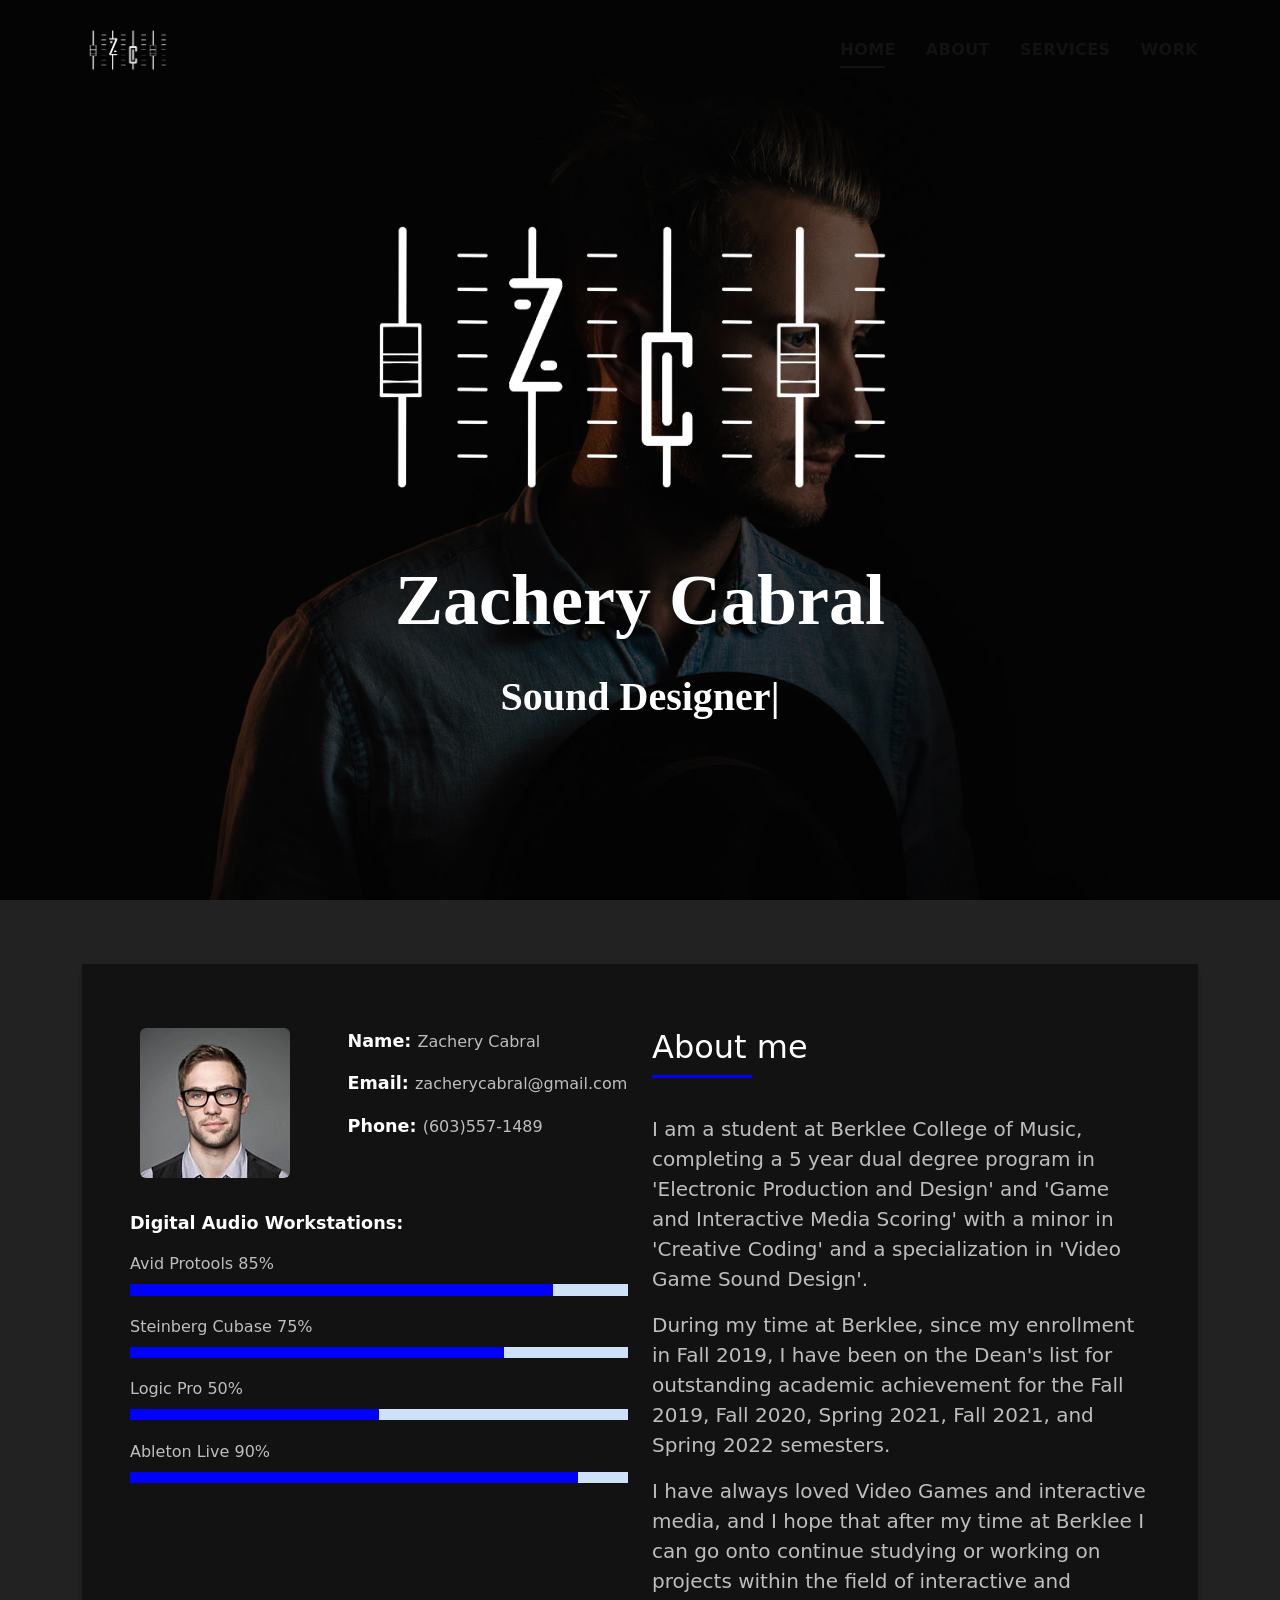
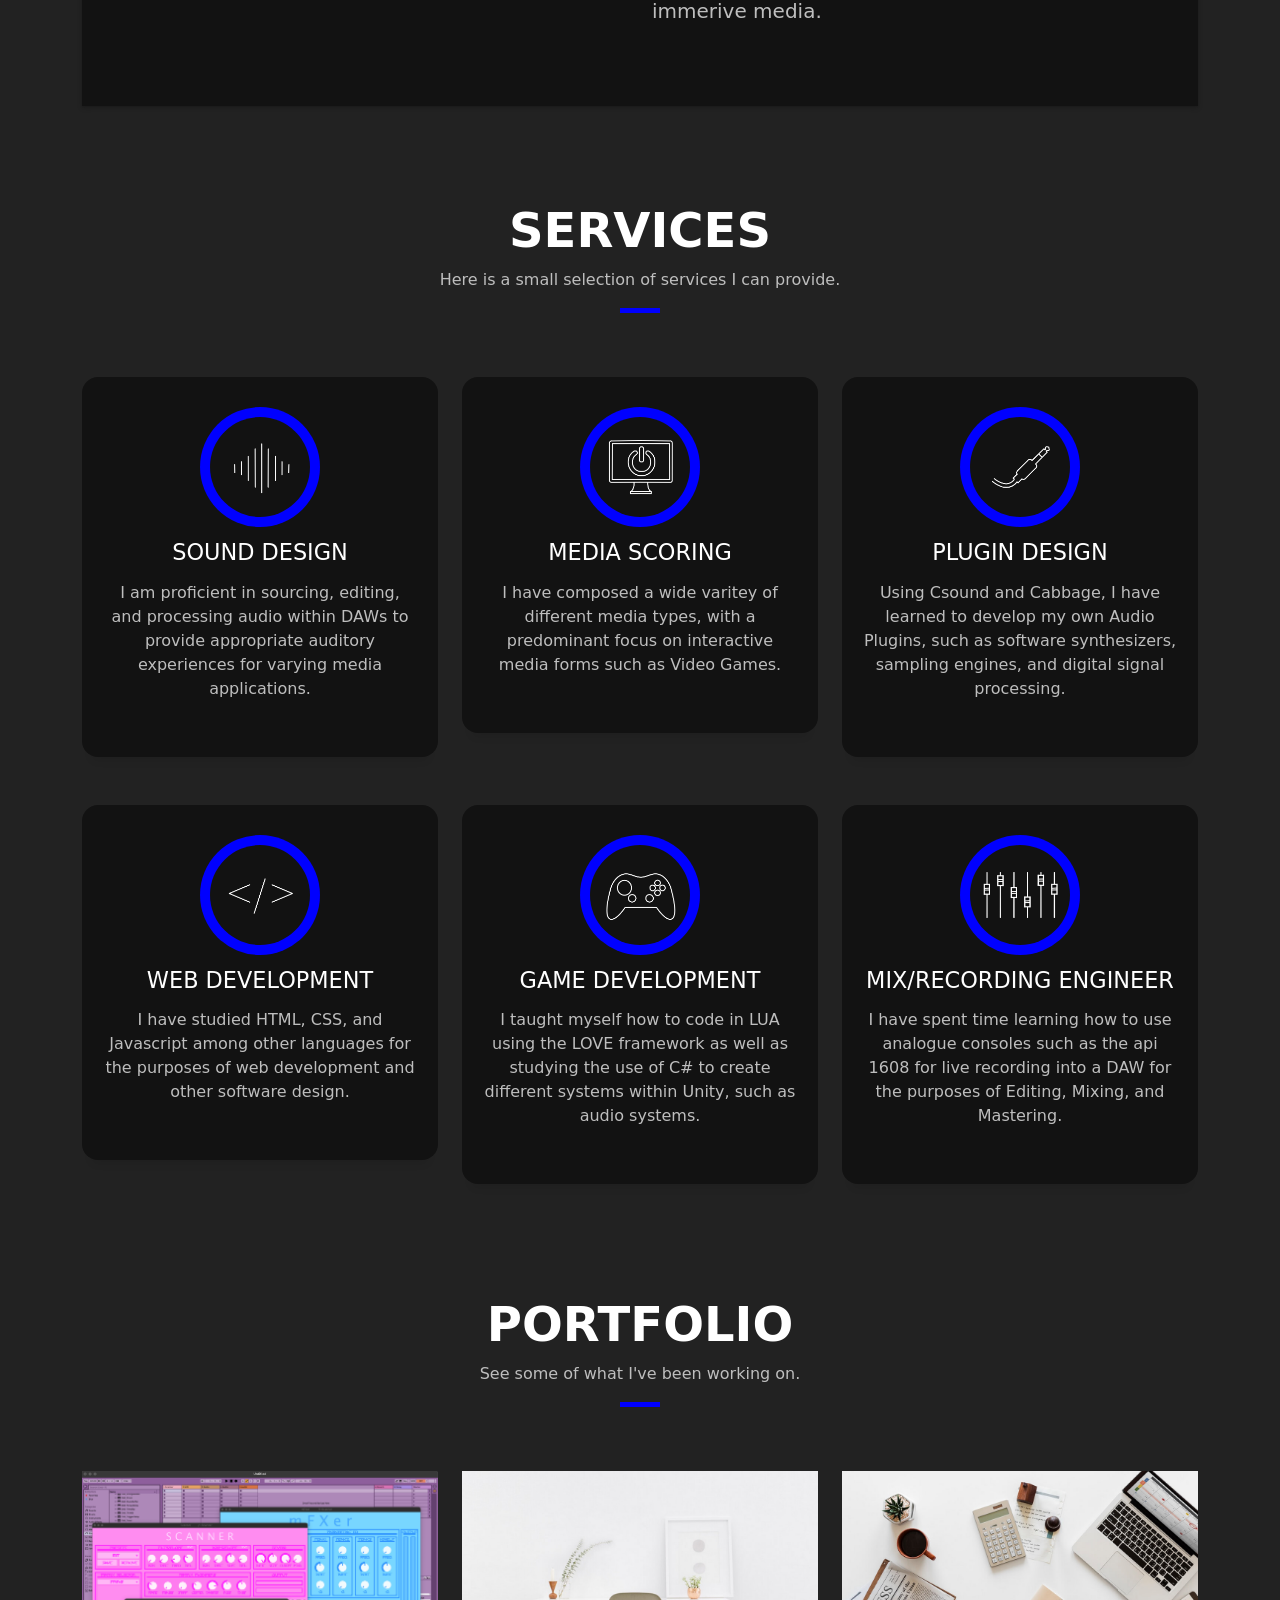
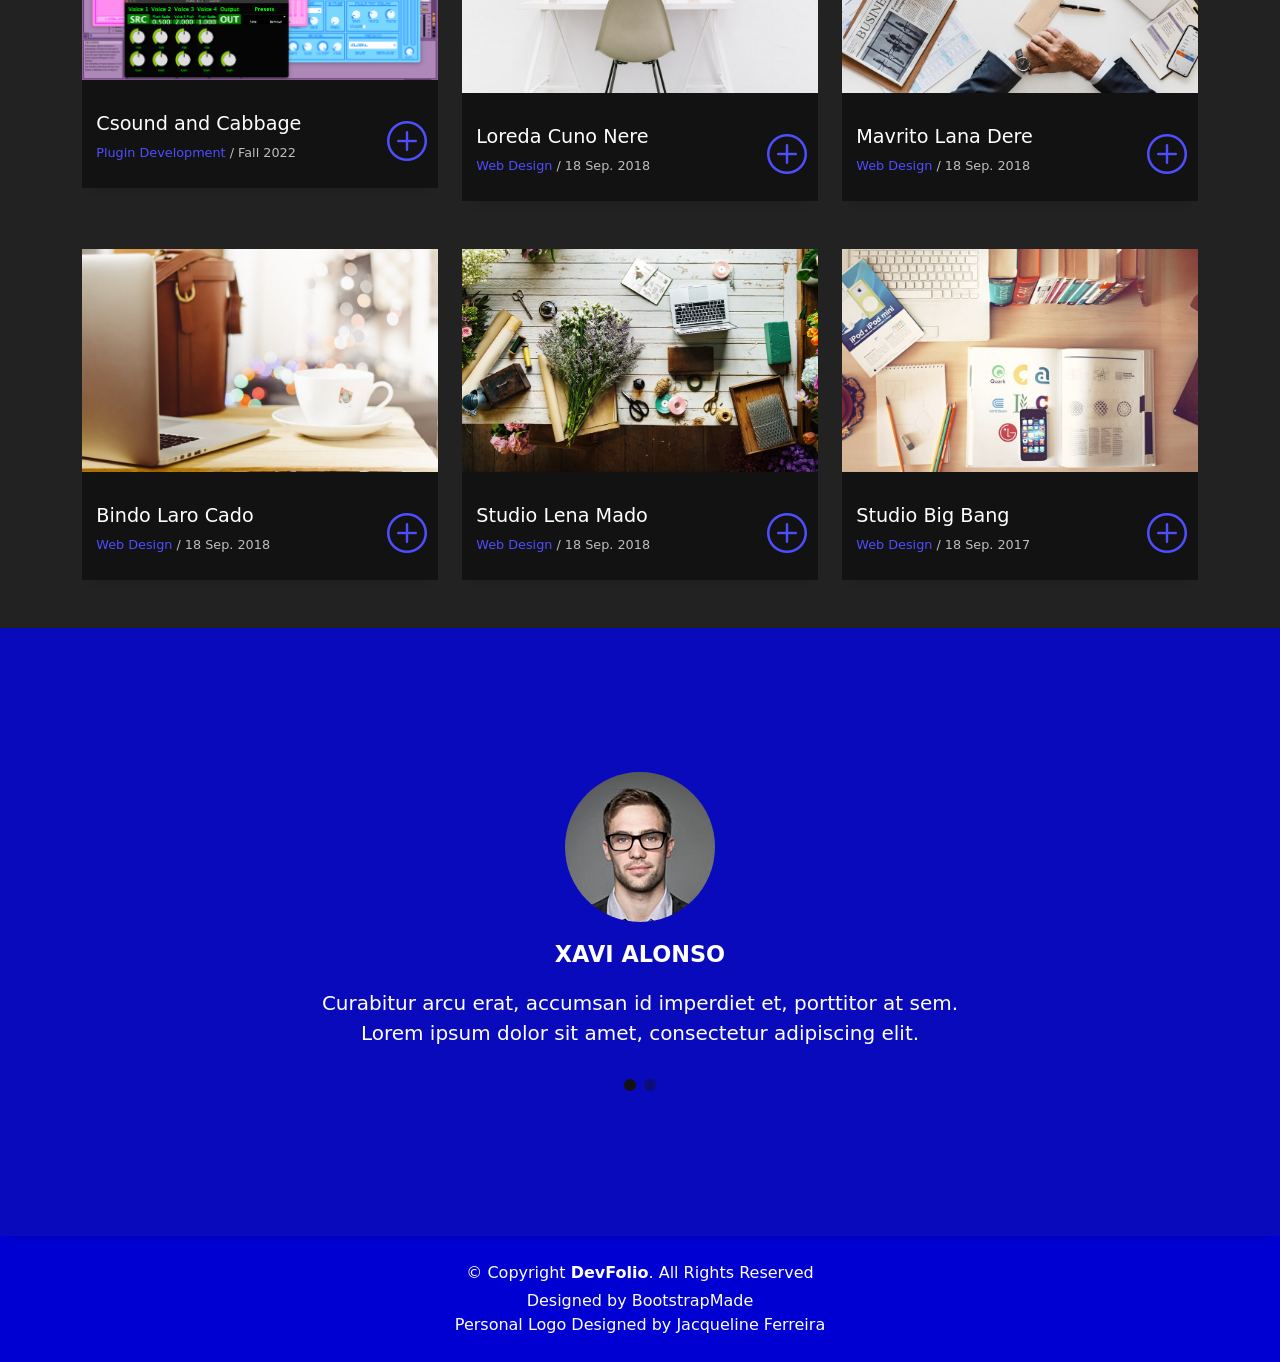
==== index.html @ 17fe2015 "Tab Icon and Csound Work" ====
<!DOCTYPE html>
<html lang="en">

<head>
  <meta charset="utf-8">
  <meta content="width=device-width, initial-scale=1.0" name="viewport">

  <title>Zachery Cabral</title>
  <meta content="" name="description">
  <meta content="" name="keywords">

  <!-- Favicons -->
  <link href="assets/Examples:Downloadables/Tiny_Logo.png" rel="icon">
  <link href="assets/Examples:Downloadables/Tiny_Logo.png" rel="apple-touch-icon">

  <!-- Vendor CSS Files -->
  <link href="assets/vendor/bootstrap/css/bootstrap.min.css" rel="stylesheet">
  <link href="assets/vendor/bootstrap-icons/bootstrap-icons.css" rel="stylesheet">
  <link href="assets/vendor/glightbox/css/glightbox.min.css" rel="stylesheet">
  <link href="assets/vendor/swiper/swiper-bundle.min.css" rel="stylesheet">

  <!-- Template Main CSS File -->
  <link href="assets/css/style.css" rel="stylesheet">

  <!-- =======================================================
  * Template Name: DevFolio - v4.10.0
  * Template URL: https://bootstrapmade.com/devfolio-bootstrap-portfolio-html-template/
  * Author: BootstrapMade.com
  * License: https://bootstrapmade.com/license/
  ======================================================== -->
</head>

<body>

  <!-- ======= Header ======= -->
  <header id="header" class="fixed-top">
    <div class="container d-flex align-items-center justify-content-between">

      <!-- <h1 class="logo"><a href="index.html">ZC</a></h1> -->
      <!-- Uncomment below if you prefer to use an image logo -->
      <a href="index.html" class="logo"><img src="assets/img/logo_white.png" alt="" class="img-fluid"></a>

      <nav id="navbar" class="navbar">
        <ul>
          <li><a class="nav-link scrollto active" href="#hero">Home</a></li>
          <li><a class="nav-link scrollto" href="#about">About</a></li>
          <li><a class="nav-link scrollto" href="#services">Services</a></li>
          <li><a class="nav-link scrollto " href="#work">Work</a></li>
          <!-- <li><a class="nav-link scrollto " href="#blog">Blog</a></li> -->
          <!-- <li class="dropdown"><a href="#"><span>Drop Down</span> <i class="bi bi-chevron-down"></i></a>
            <ul>
              <li><a href="#">Drop Down 1</a></li>
              <li class="dropdown"><a href="#"><span>Deep Drop Down</span> <i class="bi bi-chevron-right"></i></a>
                <ul>
                  <li><a href="#">Deep Drop Down 1</a></li>
                  <li><a href="#">Deep Drop Down 2</a></li>
                  <li><a href="#">Deep Drop Down 3</a></li>
                  <li><a href="#">Deep Drop Down 4</a></li>
                  <li><a href="#">Deep Drop Down 5</a></li>
                </ul>
              </li>
              <li><a href="#">Drop Down 2</a></li>
              <li><a href="#">Drop Down 3</a></li>
              <li><a href="#">Drop Down 4</a></li>
            </ul>
          </li> -->
          <!-- <li><a class="nav-link scrollto" href="#contact">Contact</a></li> -->
        </ul>
        <i class="bi bi-list mobile-nav-toggle"></i>
      </nav><!-- .navbar -->

    </div>
  </header><!-- End Header -->

  <!-- ======= Hero Section ======= -->
  <div id="hero" class="hero route bg-image" style="background-image: url(assets/img/hero-bg.jpg)">
    <div class="overlay-itro"></div>
    <div class="hero-content display-table">
      <div class="table-cell">
        <div class="container">
          <!--<p class="display-6 color-d">Hello, world!</p>-->
          <a href="index.html" class="logo"><img src="assets/img/logo_white.png" alt="" class="img-fluid"></a>
          <h1 class="hero-title mb-4">Zachery Cabral</h1>
          <p class="hero-subtitle"><span class="typed" data-typed-items="Sound Designer, Musician, Developer, Freelancer"></span></p>
          <!-- <p class="pt-3"><a class="btn btn-primary btn js-scroll px-4" href="#about" role="button">Learn More</a></p> -->
        </div>
      </div>
    </div>
  </div><!-- End Hero Section -->

  <main id="main">

    <!-- ======= About Section ======= -->
    <section id="about" class="about-mf sect-pt4 route">
      <div class="container">
        <div class="row">
          <div class="col-sm-12">
            <div class="box-shadow-full">
              <div class="row">
                <div class="col-md-6">
                  <div class="row">
                    <div class="col-sm-6 col-md-5">
                      <div class="about-img">
                        <img src="assets/img/testimonial-2.jpg" class="img-fluid rounded b-shadow-a" alt="">
                      </div>
                    </div>
                    <div class="col-sm-6 col-md-7">
                      <div class="about-info">
                        <p><span class="title-s">Name: </span> <span>Zachery Cabral</span></p>
                        <!-- <p><span class="title-s">Profile: </span> <span>full stack developer</span></p> -->
                        <p><span class="title-s">Email: </span> <span>zacherycabral@gmail.com</span></p>
                        <p><span class="title-s">Phone: </span> <span>(603)557-1489</span></p>
                      </div>
                    </div>
                  </div>
                  <div class="skill-mf">
                    <p class="title-s">Digital Audio Workstations:</p>
                    <!-- <dl>
                      <dt>Digital Audio Workstations:</dt>
                        <dd>- Avid Protools</dd>
                        <dd>- Ableton Live</dd>
                        <dd>- Steinberg Cubase</dd>
                        <dd>- Apple Logic Pro X</dd>
                      <dt>Mixing</dt>
                        <dd>- Electronic</dd>
                    
                    </dl> -->
                    <span>Avid Protools</span> <span class="pull-right">85%</span>
                    <div class="progress">
                      <div class="progress-bar" role="progressbar" style="width: 85%;" aria-valuenow="85" aria-valuemin="0" aria-valuemax="100"></div>
                    </div>
                    <span>Steinberg Cubase</span> <span class="pull-right">75%</span>
                    <div class="progress">
                      <div class="progress-bar" role="progressbar" style="width: 75%" aria-valuenow="75" aria-valuemin="0" aria-valuemax="100"></div>
                    </div>
                    <span>Logic Pro</span> <span class="pull-right">50%</span>
                    <div class="progress">
                      <div class="progress-bar" role="progressbar" style="width: 50%" aria-valuenow="50" aria-valuemin="0" aria-valuemax="100"></div>
                    </div>
                    <span>Ableton Live</span> <span class="pull-right">90%</span>
                    <div class="progress">
                      <div class="progress-bar" role="progressbar" style="width: 90%" aria-valuenow="90" aria-valuemin="0" aria-valuemax="100"></div>
                    </div>
                  </div>
                </div>
                <div class="col-md-6">
                  <div class="about-me pt-4 pt-md-0">
                    <div class="title-box-2">
                      <h5 class="title-left">
                        About me
                      </h5>
                    </div>
                    <p class="lead">
                      I am a student at Berklee College of Music, completing a 5 year dual degree program in 'Electronic Production and Design' and 'Game and Interactive Media Scoring' with a minor in 'Creative Coding' and a specialization in 'Video Game Sound Design'. 
                    </p>
                    <p class="lead">
                      During my time at Berklee, since my enrollment in Fall 2019, I have been on the Dean's list for outstanding academic achievement for the Fall 2019, Fall 2020, Spring 2021, Fall 2021, and Spring 2022 semesters.
                    </p>
                    <p class="lead">
                      I have always loved Video Games and interactive media, and I hope that after my time at Berklee I can go onto continue studying or working on projects within the field of interactive and immerive media.
                    </p>
                  </div>
                </div>
              </div>
            </div>
          </div>
        </div>
      </div>
    </section><!-- End About Section -->

    <!-- ======= Services Section ======= -->
    <section id="services" class="services-mf pt-5 route">
      <div class="container">
        <div class="row">
          <div class="col-sm-12">
            <div class="title-box text-center">
              <h3 class="title-a">
                Services
              </h3>
              <p class="subtitle-a">
                Here is a small selection of services I can provide.
              </p>
              <div class="line-mf"></div>
            </div>
          </div>
        </div>
        <div class="row">
          <div class="col-md-4">
            <div class="service-box">
              <div class="service-ico">
                <!-- <span class="ico-circle"><i class="bi bi-briefcase"></i></span> -->
                <span class="ico-circle"><img src="assets/img/icons/Sound_Design_White.png" alt="" class="img-fluid"></span>
              </div>
              <div class="service-content">
                <h2 class="s-title">Sound Design</h2>
                <p class="s-description text-center">
                  I am proficient in sourcing, editing, and processing audio within DAWs to provide appropriate auditory experiences for varying media applications.
                </p>
              </div>
            </div>
          </div>
          <div class="col-md-4">
            <div class="service-box">
              <div class="service-ico">
                <span class="ico-circle"><img src="assets/img/icons/Media_Scoring_White.png" alt="" class="img-fluid"></span>
              </div>
              <div class="service-content">
                <h2 class="s-title">Media Scoring</h2>
                <p class="s-description text-center">
                  I have composed a wide varitey of different media types, with a predominant focus on interactive media forms such as Video Games.
                </p>
              </div>
            </div>
          </div>
          <div class="col-md-4">
            <div class="service-box">
              <div class="service-ico">
                <span class="ico-circle"><img src="assets/img/icons/Plugin_Design_White.png" alt="" class="img-fluid"></span>
              </div>
              <div class="service-content">
                <h2 class="s-title">Plugin Design</h2>
                <p class="s-description text-center">
                  Using Csound and Cabbage, I have learned to develop my own Audio Plugins, such as software synthesizers, sampling engines, and digital signal processing.
                </p>
              </div>
            </div>
          </div>
          <div class="col-md-4">
            <div class="service-box">
              <div class="service-ico">
                <span class="ico-circle"><img src="assets/img/icons/Web_Development_White.png" alt="" class="img-fluid"></span>
              </div>
              <div class="service-content">
                <h2 class="s-title">Web Development</h2>
                <p class="s-description text-center">
                  I have studied HTML, CSS, and Javascript among other languages for the purposes of web development and other software design.
                </p>
              </div>
            </div>
          </div>
          <div class="col-md-4">
            <div class="service-box">
              <div class="service-ico">
                <span class="ico-circle"><img src="assets/img/icons/Game_Development_White.png" alt="" class="img-fluid"></span>
              </div>
              <div class="service-content">
                <h2 class="s-title">Game Development</h2>
                <p class="s-description text-center">
                  I taught myself how to code in LUA using the LOVE framework as well as studying the use of C# to create different systems within Unity, such as audio systems.
                </p>
              </div>
            </div>
          </div>
          <div class="col-md-4">
            <div class="service-box">
              <div class="service-ico">
                <span class="ico-circle"><img src="assets/img/icons/Mix-Recording_Engineer_White.png" alt="" class="img-fluid"></span>
              </div>
              <div class="service-content">
                <h2 class="s-title">Mix/Recording Engineer</h2>
                <p class="s-description text-center">
                  I have spent time learning how to use analogue consoles such as the api 1608 for live recording into a DAW for the purposes of Editing, Mixing, and Mastering.
                </p>
              </div>
            </div>
          </div>
        </div>
      </div>
    </section><!-- End Services Section -->

    <!-- ======= Counter Section ======= -->
    <!-- <div class="section-counter paralax-mf bg-image" style="background-image: url(assets/img/counters-bg.jpg)">
      <div class="overlay-mf"></div>
      <div class="container position-relative">
        <div class="row">
          <div class="col-sm-3 col-lg-3">
            <div class="counter-box counter-box pt-4 pt-md-0">
              <div class="counter-ico">
                <span class="ico-circle"><i class="bi bi-check"></i></span>
              </div>
              <div class="counter-num">
                <p data-purecounter-start="0" data-purecounter-end="450" data-purecounter-duration="1" class="counter purecounter"></p>
                <span class="counter-text">WORKS COMPLETED</span>
              </div>
            </div>
          </div>
          <div class="col-sm-3 col-lg-3">
            <div class="counter-box pt-4 pt-md-0">
              <div class="counter-ico">
                <span class="ico-circle"><i class="bi bi-journal-richtext"></i></span>
              </div>
              <div class="counter-num">
                <p data-purecounter-start="0" data-purecounter-end="25" data-purecounter-duration="1" class="counter purecounter"></p>
                <span class="counter-text">YEARS OF EXPERIENCE</span>
              </div>
            </div>
          </div>
          <div class="col-sm-3 col-lg-3">
            <div class="counter-box pt-4 pt-md-0">
              <div class="counter-ico">
                <span class="ico-circle"><i class="bi bi-people"></i></span>
              </div>
              <div class="counter-num">
                <p data-purecounter-start="0" data-purecounter-end="550" data-purecounter-duration="1" class="counter purecounter"></p>
                <span class="counter-text">TOTAL CLIENTS</span>
              </div>
            </div>
          </div>
          <div class="col-sm-3 col-lg-3">
            <div class="counter-box pt-4 pt-md-0">
              <div class="counter-ico">
                <span class="ico-circle"><i class="bi bi-award"></i></span>
              </div>
              <div class="counter-num">
                <p data-purecounter-start="0" data-purecounter-end="48" data-purecounter-duration="1" class="counter purecounter"></p>
                <span class="counter-text">AWARD WON</span>
              </div>
            </div>
          </div>
        </div>
      </div>
    </div> -->
    <!-- End Counter Section -->

    <!-- ======= Portfolio Section ======= -->
    <section id="work" class="portfolio-mf sect-pt4 route">
      <div class="container">
        <div class="row">
          <div class="col-sm-12">
            <div class="title-box text-center">
              <h3 class="title-a">
                Portfolio
              </h3>
              <p class="subtitle-a">
                See some of what I've been working on.
              </p>
              <div class="line-mf"></div>
            </div>
          </div>
        </div>
        <div class="row">
          <div class="col-md-4">
            <div class="work-box">
              <a href="assets/Examples:Downloadables/Csound-Cabbage.png" data-gallery="portfolioGallery" class="portfolio-lightbox">
                <div class="work-img">
                  <img src="assets/Examples:Downloadables/Csound-Cabbage.png" alt="" class="img-fluid">
                </div>
              </a>
              <div class="work-content">
                <div class="row">
                  <div class="col-sm-8">
                    <h2 class="w-title">Csound and Cabbage</h2>
                    <div class="w-more">
                      <span class="w-ctegory">Plugin Development</span> / <span class="w-date">Fall 2022</span>
                    </div>
                  </div>
                  <div class="col-sm-4">
                    <div class="w-like">
                      <a href="Csound-Cabbage.html"> <span class="bi bi-plus-circle"></span></a>
                    </div>
                  </div>
                </div>
              </div>
            </div>
          </div>
          <div class="col-md-4">
            <div class="work-box">
              <a href="assets/img/work-2.jpg" data-gallery="portfolioGallery" class="portfolio-lightbox">
                <div class="work-img">
                  <img src="assets/img/work-2.jpg" alt="" class="img-fluid">
                </div>
              </a>
              <div class="work-content">
                <div class="row">
                  <div class="col-sm-8">
                    <h2 class="w-title">Loreda Cuno Nere</h2>
                    <div class="w-more">
                      <span class="w-ctegory">Web Design</span> / <span class="w-date">18 Sep. 2018</span>
                    </div>
                  </div>
                  <div class="col-sm-4">
                    <div class="w-like">
                      <a href="portfolio-details.html"> <span class="bi bi-plus-circle"></span></a>
                    </div>
                  </div>
                </div>
              </div>
            </div>
          </div>
          <div class="col-md-4">
            <div class="work-box">
              <a href="assets/img/work-3.jpg" data-gallery="portfolioGallery" class="portfolio-lightbox">
                <div class="work-img">
                  <img src="assets/img/work-3.jpg" alt="" class="img-fluid">
                </div>
              </a>
              <div class="work-content">
                <div class="row">
                  <div class="col-sm-8">
                    <h2 class="w-title">Mavrito Lana Dere</h2>
                    <div class="w-more">
                      <span class="w-ctegory">Web Design</span> / <span class="w-date">18 Sep. 2018</span>
                    </div>
                  </div>
                  <div class="col-sm-4">
                    <div class="w-like">
                      <a href="portfolio-details.html"> <span class="bi bi-plus-circle"></span></a>
                    </div>
                  </div>
                </div>
              </div>
            </div>
          </div>
          <div class="col-md-4">
            <div class="work-box">
              <a href="assets/img/work-4.jpg" data-gallery="portfolioGallery" class="portfolio-lightbox">
                <div class="work-img">
                  <img src="assets/img/work-4.jpg" alt="" class="img-fluid">
                </div>
              </a>
              <div class="work-content">
                <div class="row">
                  <div class="col-sm-8">
                    <h2 class="w-title">Bindo Laro Cado</h2>
                    <div class="w-more">
                      <span class="w-ctegory">Web Design</span> / <span class="w-date">18 Sep. 2018</span>
                    </div>
                  </div>
                  <div class="col-sm-4">
                    <div class="w-like">
                      <a href="portfolio-details.html"> <span class="bi bi-plus-circle"></span></a>
                    </div>
                  </div>
                </div>
              </div>
            </div>
          </div>
          <div class="col-md-4">
            <div class="work-box">
              <a href="assets/img/work-5.jpg" data-gallery="portfolioGallery" class="portfolio-lightbox">
                <div class="work-img">
                  <img src="assets/img/work-5.jpg" alt="" class="img-fluid">
                </div>
              </a>
              <div class="work-content">
                <div class="row">
                  <div class="col-sm-8">
                    <h2 class="w-title">Studio Lena Mado</h2>
                    <div class="w-more">
                      <span class="w-ctegory">Web Design</span> / <span class="w-date">18 Sep. 2018</span>
                    </div>
                  </div>
                  <div class="col-sm-4">
                    <div class="w-like">
                      <a href="portfolio-details.html"> <span class="bi bi-plus-circle"></span></a>
                    </div>
                  </div>
                </div>
              </div>
            </div>
          </div>
          <div class="col-md-4">
            <div class="work-box">
              <a href="assets/img/work-6.jpg" data-gallery="portfolioGallery" class="portfolio-lightbox">
                <div class="work-img">
                  <img src="assets/img/work-6.jpg" alt="" class="img-fluid">
                </div>
              </a>
              <div class="work-content">
                <div class="row">
                  <div class="col-sm-8">
                    <h2 class="w-title">Studio Big Bang</h2>
                    <div class="w-more">
                      <span class="w-ctegory">Web Design</span> / <span class="w-date">18 Sep. 2017</span>
                    </div>
                  </div>
                  <div class="col-sm-4">
                    <div class="w-like">
                      <a href="portfolio-details.html"> <span class="bi bi-plus-circle"></span></a>
                    </div>
                  </div>
                </div>
              </div>
            </div>
          </div>

        </div>
      </div>
    </section><!-- End Portfolio Section -->

    <!-- ======= Testimonials Section ======= -->
    <div class="testimonials paralax-mf bg-image" style="background-image: url(assets/img/overlay-bg.jpg)">
      <div class="overlay-mf"></div>
      <div class="container">
        <div class="row">
          <div class="col-md-12">

            <div class="testimonials-slider swiper" data-aos="fade-up" data-aos-delay="100">
              <div class="swiper-wrapper">

                <div class="swiper-slide">
                  <div class="testimonial-box">
                    <div class="author-test">
                      <img src="assets/img/testimonial-2.jpg" alt="" class="rounded-circle b-shadow-a">
                      <span class="author">Xavi Alonso</span>
                    </div>
                    <div class="content-test">
                      <p class="description lead">
                        Curabitur arcu erat, accumsan id imperdiet et, porttitor at sem. Lorem ipsum dolor sit amet,
                        consectetur adipiscing elit.
                      </p>
                    </div>
                  </div>
                </div><!-- End testimonial item -->

                <div class="swiper-slide">
                  <div class="testimonial-box">
                    <div class="author-test">
                      <img src="assets/img/testimonial-4.jpg" alt="" class="rounded-circle b-shadow-a">
                      <span class="author">Marta Socrate</span>
                    </div>
                    <div class="content-test">
                      <p class="description lead">
                        Curabitur arcu erat, accumsan id imperdiet et, porttitor at sem. Lorem ipsum dolor sit amet,
                        consectetur adipiscing elit.
                      </p>
                    </div>
                  </div>
                </div><!-- End testimonial item -->
              </div>
              <div class="swiper-pagination"></div>
            </div>

            <!-- <div id="testimonial-mf" class="owl-carousel owl-theme">
          
        </div> -->
          </div>
        </div>
      </div>
    </div><!-- End Testimonials Section -->

    <!-- ======= Blog Section ======= -->
    <!-- <section id="blog" class="blog-mf sect-pt4 route">
      <div class="container">
        <div class="row">
          <div class="col-sm-12">
            <div class="title-box text-center">
              <h3 class="title-a">
                Blog
              </h3>
              <p class="subtitle-a">
                Lorem ipsum, dolor sit amet consectetur adipisicing elit.
              </p>
              <div class="line-mf"></div>
            </div>
          </div>
        </div>
        <div class="row">
          <div class="col-md-4">
            <div class="card card-blog">
              <div class="card-img">
                <a href="blog-single.html"><img src="assets/img/post-1.jpg" alt="" class="img-fluid"></a>
              </div>
              <div class="card-body">
                <div class="card-category-box">
                  <div class="card-category">
                    <h6 class="category">Travel</h6>
                  </div>
                </div>
                <h3 class="card-title"><a href="blog-single.html">See more ideas about Travel</a></h3>
                <p class="card-description">
                  Proin eget tortor risus. Pellentesque in ipsum id orci porta dapibus. Praesent sapien massa, convallis
                  a pellentesque nec,
                  egestas non nisi.
                </p>
              </div>
              <div class="card-footer">
                <div class="post-author">
                  <a href="#">
                    <img src="assets/img/testimonial-2.jpg" alt="" class="avatar rounded-circle">
                    <span class="author">Morgan Freeman</span>
                  </a>
                </div>
                <div class="post-date">
                  <span class="bi bi-clock"></span> 10 min
                </div>
              </div>
            </div>
          </div>
          <div class="col-md-4">
            <div class="card card-blog">
              <div class="card-img">
                <a href="blog-single.html"><img src="assets/img/post-2.jpg" alt="" class="img-fluid"></a>
              </div>
              <div class="card-body">
                <div class="card-category-box">
                  <div class="card-category">
                    <h6 class="category">Web Design</h6>
                  </div>
                </div>
                <h3 class="card-title"><a href="blog-single.html">See more ideas about Travel</a></h3>
                <p class="card-description">
                  Proin eget tortor risus. Pellentesque in ipsum id orci porta dapibus. Praesent sapien massa, convallis
                  a pellentesque nec,
                  egestas non nisi.
                </p>
              </div>
              <div class="card-footer">
                <div class="post-author">
                  <a href="#">
                    <img src="assets/img/testimonial-2.jpg" alt="" class="avatar rounded-circle">
                    <span class="author">Morgan Freeman</span>
                  </a>
                </div>
                <div class="post-date">
                  <span class="bi bi-clock"></span> 10 min
                </div>
              </div>
            </div>
          </div>
          <div class="col-md-4">
            <div class="card card-blog">
              <div class="card-img">
                <a href="blog-single.html"><img src="assets/img/post-3.jpg" alt="" class="img-fluid"></a>
              </div>
              <div class="card-body">
                <div class="card-category-box">
                  <div class="card-category">
                    <h6 class="category">Web Design</h6>
                  </div>
                </div>
                <h3 class="card-title"><a href="blog-single.html">See more ideas about Travel</a></h3>
                <p class="card-description">
                  Proin eget tortor risus. Pellentesque in ipsum id orci porta dapibus. Praesent sapien massa, convallis
                  a pellentesque nec,
                  egestas non nisi.
                </p>
              </div>
              <div class="card-footer">
                <div class="post-author">
                  <a href="#">
                    <img src="assets/img/testimonial-2.jpg" alt="" class="avatar rounded-circle">
                    <span class="author">Morgan Freeman</span>
                  </a>
                </div>
                <div class="post-date">
                  <span class="bi bi-clock"></span> 10 min
                </div>
              </div>
            </div>
          </div>
        </div>
      </div>
    </section>End Blog Section -->

    <!-- ======= Contact Section ======= -->
    <!-- <section id="contact" class="paralax-mf footer-paralax bg-image sect-mt4 route" style="background-image: url(assets/img/overlay-bg.jpg)">
      <div class="overlay-mf"></div>
      <div class="container">
        <div class="row">
          <div class="col-sm-12">
            <div class="contact-mf">
              <div id="contact" class="box-shadow-full">
                <div class="row">
                  <div class="col-md-6">
                    <div class="title-box-2">
                      <h5 class="title-left">
                        Send Message Us
                      </h5>
                    </div>
                    <div>
                      <form action="forms/contact.php" method="post" role="form" class="php-email-form">
                        <div class="row">
                          <div class="col-md-12 mb-3">
                            <div class="form-group">
                              <input type="text" name="name" class="form-control" id="name" placeholder="Your Name" required>
                            </div>
                          </div>
                          <div class="col-md-12 mb-3">
                            <div class="form-group">
                              <input type="email" class="form-control" name="email" id="email" placeholder="Your Email" required>
                            </div>
                          </div>
                          <div class="col-md-12 mb-3">
                            <div class="form-group">
                              <input type="text" class="form-control" name="subject" id="subject" placeholder="Subject" required>
                            </div>
                          </div>
                          <div class="col-md-12">
                            <div class="form-group">
                              <textarea class="form-control" name="message" rows="5" placeholder="Message" required></textarea>
                            </div>
                          </div>
                          <div class="col-md-12 text-center my-3">
                            <div class="loading">Loading</div>
                            <div class="error-message"></div>
                            <div class="sent-message">Your message has been sent. Thank you!</div>
                          </div>
                          <div class="col-md-12 text-center">
                            <button type="submit" class="button button-a button-big button-rouded">Send Message</button>
                          </div>
                        </div>
                      </form>
                    </div>
                  </div>
                  <div class="col-md-6">
                    <div class="title-box-2 pt-4 pt-md-0">
                      <h5 class="title-left">
                        Get in Touch
                      </h5>
                    </div>
                    <div class="more-info">
                      <p class="lead">
                        Lorem ipsum dolor sit amet consectetur adipisicing elit. Facilis dolorum dolorem soluta quidem
                        expedita aperiam aliquid at.
                        Totam magni ipsum suscipit amet? Autem nemo esse laboriosam ratione nobis
                        mollitia inventore?
                      </p>
                      <ul class="list-ico">
                        <li><span class="bi bi-geo-alt"></span> 329 WASHINGTON ST BOSTON, MA 02108</li>
                        <li><span class="bi bi-phone"></span> (617) 557-0089</li>
                        <li><span class="bi bi-envelope"></span> contact@example.com</li>
                      </ul>
                    </div>
                    <div class="socials">
                      <ul>
                        <li><a href=""><span class="ico-circle"><i class="bi bi-facebook"></i></span></a></li>
                        <li><a href=""><span class="ico-circle"><i class="bi bi-instagram"></i></span></a></li>
                        <li><a href=""><span class="ico-circle"><i class="bi bi-twitter"></i></span></a></li>
                        <li><a href=""><span class="ico-circle"><i class="bi bi-linkedin"></i></span></a></li>
                      </ul>
                    </div>
                  </div>
                </div>
              </div>
            </div>
          </div>
        </div>
      </div>
    </section>End Contact Section -->

  </main><!-- End #main -->

  <!-- ======= Footer ======= -->
  <footer>
    <div class="container">
      <div class="row">
        <div class="col-sm-12">
          <div class="copyright-box">
            <p class="copyright">&copy; Copyright <strong>DevFolio</strong>. All Rights Reserved</p>
            <div class="credits">
              <!--
              All the links in the footer should remain intact.
              You can delete the links only if you purchased the pro version.
              Licensing information: https://bootstrapmade.com/license/
              Purchase the pro version with working PHP/AJAX contact form: https://bootstrapmade.com/buy/?theme=DevFolio
            -->
              Designed by <a href="https://bootstrapmade.com/">BootstrapMade</a>
            </div>
            <div class="credits">
              Personal Logo Designed by Jacqueline Ferreira 
            </div>
          </div>
        </div>
      </div>
    </div>
  </footer><!-- End  Footer -->

  <div id="preloader"></div>
  <a href="#" class="back-to-top d-flex align-items-center justify-content-center"><i class="bi bi-arrow-up-short"></i></a>

  <!-- Vendor JS Files -->
  <script src="assets/vendor/purecounter/purecounter_vanilla.js"></script>
  <script src="assets/vendor/bootstrap/js/bootstrap.bundle.min.js"></script>
  <script src="assets/vendor/glightbox/js/glightbox.min.js"></script>
  <script src="assets/vendor/swiper/swiper-bundle.min.js"></script>
  <script src="assets/vendor/typed.js/typed.min.js"></script>
  <script src="assets/vendor/php-email-form/validate.js"></script>

  <!-- Template Main JS File -->
  <script src="assets/js/main.js"></script>

</body>

</html>
---- assets/css/style.css ----
/**
* Template Name: DevFolio - v4.10.0
* Template URL: https://bootstrapmade.com/devfolio-bootstrap-portfolio-html-template/
* Author: BootstrapMade.com
* License: https://bootstrapmade.com/license/
*/

/*--------------------------------------------------------------
# General
--------------------------------------------------------------*/
body {
  background-color: rgb(34, 34, 34);
  color: rgb(190, 190, 190);
}

h1,
h2,
h3,
h4,
h5,
h6 {
  color: #ffffff;
}

a {
  color: #ffffff;
  text-decoration: none;
  transition: all 0.5s ease-in-out;
}

a:hover {
  color: #0000ff;
  text-decoration: none;
  transition: all 0.5s ease-in-out;
}

.p-r {
  position: relative;
}

.color-a {
  text-decoration: none;
  color: #0000ff;
}

.color-d {
  color: #f5f5f5;
}

.color-text-a {
  text-decoration: none;
  color: #ffffff;
}

.box-shadow,
.card-blog,
.work-box,
.service-box,
.paralax-mf {
  box-shadow: 0 13px 8px -10px rgba(0, 0, 0, 0.1);
}

.box-shadow-a,
.button:hover {
  text-decoration: none;
  box-shadow: 0 0 0 4px #cde1f8;
}

.display-5 {
  font-size: 2.5rem;
  font-weight: 300;
  line-height: 1.1;
}

.display-6 {
  font-size: 2rem;
  font-weight: 300;
  line-height: 1.1;
}

.avatar {
  width: 32px;
  height: 32px;
  margin-right: 4px;
  overflow: hidden;
}

.bg-image {
  background-repeat: no-repeat;
  background-attachment: fixed;
  background-size: cover;
  background-position: center center;
}

@media (max-width: 1024px) {
  .bg-image {
    background-attachment: scroll;
  }
}

.overlay-mf {
  background-color: #0000ff;
}

.overlay-mf {
  position: absolute;
  top: 0;
  left: 0px;
  padding: 0;
  height: 100%;
  width: 100%;
  opacity: 0.7;
}

.paralax-mf {
  position: relative;
  padding: 8rem 0;
}

.display-table {
  width: 100%;
  height: 100%;
  display: table;
}

.table-cell {
  display: table-cell;
  vertical-align: middle;
}

/*--/ Sections /--*/
.sect-4 {
  padding: 4rem 0;
}

.sect-pt4 {
  padding-top: 4rem;
}

.sect-mt4 {
  margin-top: 4rem;
}

/*--/ Title s /--*/
.title-s {
  font-weight: 600;
  color: #ffffff;
  font-size: 1.1rem;
}

/*--/ Title A /--*/
.title-box {
  margin-bottom: 4rem;
}

.title-a {
  text-decoration: none;
  font-size: 3rem;
  font-weight: bold;
  text-transform: uppercase;
}

.subtitle-a {
  text-decoration: none;
  color: rgb(190, 190, 190);
}

.line-mf {
  width: 40px;
  height: 5px;
  background-color: #0000ff;
  margin: 0 auto;
}

/*--/ Title Left /--*/
.title-box-2 {
  margin-bottom: 3rem;
}

.title-left {
  font-size: 2rem;
  position: relative;
}

.title-left:before {
  content: "";
  position: absolute;
  height: 3px;
  background-color: #0000ff;
  width: 100px;
  bottom: -12px;
}

/*------/ Box /------*/
.box-pl2 {
  padding-left: 2rem;
}

.box-shadow-full {
  padding: 3rem 1.25rem;
  position: relative;
  background-color: rgb(18, 18, 18);
  margin-bottom: 3rem;
  z-index: 2;
  box-shadow: 0 1px 1px 0 rgba(0, 0, 0, 0.06), 0 2px 5px 0 rgba(0, 0, 0, 0.2);
}

@media (min-width: 768px) {
  .box-shadow-full {
    padding: 3rem;
  }
}

/*------/ Socials /------*/
.socials {
  padding: 1.5rem 0;
}

.socials ul li {
  display: inline-block;
}

.socials .ico-circle {
  height: 40px;
  width: 40px;
  font-size: 1.2rem;
  border-radius: 50%;
  line-height: 1.6;
  margin: 0 15px 0 0;
  box-shadow: 0 0 0 3px #0000ff;
  transition: all 500ms ease;
}

.socials .ico-circle:hover {
  background-color: #0000ff;
  color: rgb(18, 18, 18);
  box-shadow: 0 0 0 3px #cde1f8;
  transition: all 500ms ease;
}

/*------/ Ul resect /------*/
.ul-resect,
.widget-tags ul,
.widget-sidebar .list-sidebar,
.box-comments .list-comments,
.blog-wrapper .post-meta ul,
.list-ico,
.socials ul {
  list-style: none;
  padding-left: 0;
  margin-bottom: 0;
}

.list-ico {
  line-height: 2;
}

.list-ico span {
  color: #0000ff;
  margin-right: 10px;
}

/*------/ Ico Circle /------*/
.ico-circle {
  height: 100px;
  width: 100px;
  font-size: 2rem;
  border-radius: 50%;
  line-height: 1.55;
  margin: 0 auto;
  text-align: center;
  box-shadow: 0 0 0 10px #0000ff;
  display: block;
}

/*------/ Owl Carousel /------*/
.owl-theme .owl-dots {
  text-align: center;
  margin-top: 18px;
}

.owl-theme .owl-dots .owl-dot {
  display: inline-block;
}

.owl-theme .owl-dots .owl-dot span {
  width: 18px;
  height: 7px;
  margin: 5px 5px;
  background: #1B1B1B;
  border: 0px solid #1B1B1B;
  display: block;
  transition: all 0.6s ease-in-out;
  cursor: pointer;
}

.owl-theme .owl-dots .owl-dot:hover span {
  background-color: #1B1B1B;
}

.owl-theme .owl-dots .owl-dot.active span {
  background-color: #cde1f8;
  width: 25px;
}

/*--/ Scrolltop s /--*/
.scrolltop-mf {
  position: relative;
  display: none;
}

.scrolltop-mf span {
  z-index: 999;
  position: fixed;
  width: 42px;
  height: 42px;
  background-color: #0000ff;
  opacity: 0.7;
  font-size: 1.6rem;
  line-height: 1.5;
  text-align: center;
  color: rgb(18, 18, 18);
  top: auto;
  left: auto;
  right: 30px;
  bottom: 50px;
  cursor: pointer;
  border-radius: 50%;
}

/*--------------------------------------------------------------
# Back to top button
--------------------------------------------------------------*/
.back-to-top {
  position: fixed;
  visibility: hidden;
  opacity: 0;
  right: 15px;
  bottom: 15px;
  z-index: 996;
  background: #0000ff;
  width: 40px;
  height: 40px;
  border-radius: 50px;
  transition: all 0.4s;
}

.back-to-top i {
  font-size: 28px;
  color: rgb(18, 18, 18);
  line-height: 0;
}

.back-to-top:hover {
  background: #0000ff;
  color: rgb(18, 18, 18);
}

.back-to-top.active {
  visibility: visible;
  opacity: 1;
}

/*------/ Prelaoder /------*/
#preloader {
  position: fixed;
  top: 0;
  left: 0;
  right: 0;
  bottom: 0;
  z-index: 9999;
  overflow: hidden;
  background: rgb(18, 18, 18);
}

#preloader:before {
  content: "";
  position: fixed;
  top: calc(50% - 30px);
  left: calc(50% - 30px);
  border: 6px solid #f2f2f2;
  border-top: 6px solid #0000ff;
  border-radius: 50%;
  width: 60px;
  height: 60px;
  -webkit-animation: animate-preloader 1s linear infinite;
  animation: animate-preloader 1s linear infinite;
}

@-webkit-keyframes animate-preloader {
  0% {
    transform: rotate(0deg);
  }

  100% {
    transform: rotate(360deg);
  }
}

@keyframes animate-preloader {
  0% {
    transform: rotate(0deg);
  }

  100% {
    transform: rotate(360deg);
  }
}

/*------/ Button /------*/
.button {
  display: inline-block;
  padding: 0.3rem 0.6rem;
  text-align: center;
  vertical-align: middle;
  -webkit-user-select: none;
  -moz-user-select: none;
  user-select: none;
  font-size: 1rem;
  border-radius: 0.3rem;
  border: 1px solid transparent;
  transition: all 500ms ease;
  cursor: pointer;
}

.button:focus {
  outline: 0;
}

.button:hover {
  background-color: #0000d3;
  color: rgb(18, 18, 18);
  transition: all 500ms ease;
}

.button-a {
  text-decoration: none;
  background-color: #0000ff;
  color: rgb(18, 18, 18);
  border-color: #cde1f8;
}

.button-big {
  padding: 0.9rem 2.3rem;
  font-size: 1.2rem;
}

.button-rouded {
  border-radius: 5rem;
}

.btn-lg {
  padding: 0.5rem 1rem;
  font-size: 1.25rem;
  line-height: 1.5;
  border-radius: 0.3rem;
}

/*--------------------------------------------------------------
# Header
--------------------------------------------------------------*/
#header {
  transition: all 0.5s;
  z-index: 997;
  padding: 20px 0;
}

#header .logo {
  font-size: 28px;
  margin: 0;
  padding: 0;
  font-weight: 600;
  letter-spacing: 1px;
}

#header .logo a {
  color: rgb(18, 18, 18);
}

#header .logo img {
  max-height: 60px;
}

.logo img {
  max-height: 400px;
}

#header.header-scrolled {
  background: rgba(0, 0, 0, 0.9);
  padding: 12px 0;
}

/*--------------------------------------------------------------
# Navigation Menu
--------------------------------------------------------------*/
/**
* Desktop Navigation 
*/
.navbar {
  padding: 0;
}

.navbar ul {
  margin: 0;
  padding: 0;
  display: flex;
  list-style: none;
  align-items: center;
}

.navbar li {
  position: relative;
}

.navbar>ul>li {
  white-space: nowrap;
  padding: 10px 0 10px 30px;
}

.navbar a,
.navbar a:focus {
  display: flex;
  align-items: center;
  justify-content: space-between;
  color: rgb(18, 18, 18);
  font-size: 16px;
  font-weight: 600;
  padding: 0;
  white-space: nowrap;
  transition: 0.3s;
  letter-spacing: 0.4px;
  position: relative;
  text-transform: uppercase;
}

.navbar a i,
.navbar a:focus i {
  font-size: 12px;
  line-height: 0;
  margin-left: 5px;
}

.navbar>ul>li>a:before {
  content: "";
  position: absolute;
  width: 100%;
  height: 2px;
  bottom: -6px;
  left: 0;
  width: 0;
  background-color: rgb(18, 18, 18);
  visibility: hidden;
  transition: all 0.3s ease-in-out 0s;
}

.navbar a:hover:before,
.navbar li:hover>a:before,
.navbar .active:before {
  visibility: visible;
  width: 80%;
}

.navbar a:hover,
.navbar .active,
.navbar .active:focus,
.navbar li:hover>a {
  color: rgb(18, 18, 18);
}

.navbar .dropdown ul {
  display: block;
  position: absolute;
  left: 30px;
  top: calc(100% + 30px);
  margin: 0;
  padding: 10px 0;
  z-index: 99;
  opacity: 0;
  visibility: hidden;
  background: rgb(18, 18, 18);
  box-shadow: 0px 0px 30px rgba(127, 137, 161, 0.25);
  transition: 0.3s;
}

.navbar .dropdown ul li {
  min-width: 200px;
}

.navbar .dropdown ul a {
  padding: 10px 20px;
  font-size: 14px;
  text-transform: none;
  color: rgb(190, 190, 190);
}

.navbar .dropdown ul a i {
  font-size: 12px;
}

.navbar .dropdown ul a:hover,
.navbar .dropdown ul .active:hover,
.navbar .dropdown ul li:hover>a {
  color: #0000ff;
}

.navbar .dropdown:hover>ul {
  opacity: 1;
  top: 100%;
  visibility: visible;
}

.navbar .dropdown .dropdown ul {
  top: 0;
  left: calc(100% - 30px);
  visibility: hidden;
}

.navbar .dropdown .dropdown:hover>ul {
  opacity: 1;
  top: 0;
  left: 100%;
  visibility: visible;
}

@media (max-width: 1366px) {
  .navbar .dropdown .dropdown ul {
    left: -90%;
  }

  .navbar .dropdown .dropdown:hover>ul {
    left: -100%;
  }
}

/**
* Mobile Navigation 
*/
.mobile-nav-toggle {
  color: rgb(18, 18, 18);
  font-size: 28px;
  cursor: pointer;
  display: none;
  line-height: 0;
  transition: 0.5s;
}

@media (max-width: 991px) {
  .mobile-nav-toggle {
    display: block;
  }

  .navbar ul {
    display: none;
  }
}

.navbar-mobile {
  position: fixed;
  overflow: hidden;
  top: 0;
  right: 0;
  left: 0;
  bottom: 0;
  background: rgba(78, 78, 78, 0.9);
  transition: 0.3s;
  z-index: 999;
}

.navbar-mobile .mobile-nav-toggle {
  position: absolute;
  top: 15px;
  right: 15px;
}

.navbar-mobile ul {
  display: block;
  position: absolute;
  top: 55px;
  right: 15px;
  bottom: 15px;
  left: 15px;
  padding: 10px 0;
  background-color: rgb(18, 18, 18);
  overflow-y: auto;
  transition: 0.3s;
}

.navbar-mobile>ul>li {
  padding: 0;
}

.navbar-mobile a:hover:before,
.navbar-mobile li:hover>a:before,
.navbar-mobile .active:before {
  visibility: hidden;
}

.navbar-mobile a,
.navbar-mobile a:focus {
  padding: 10px 20px;
  font-size: 15px;
  color: rgb(190, 190, 190);
}

.navbar-mobile a:hover,
.navbar-mobile .active,
.navbar-mobile li:hover>a {
  color: #0000ff;
}

.navbar-mobile .getstarted,
.navbar-mobile .getstarted:focus {
  margin: 15px;
}

.navbar-mobile .dropdown ul {
  position: static;
  display: none;
  margin: 10px 20px;
  padding: 10px 0;
  z-index: 99;
  opacity: 1;
  visibility: visible;
  background: rgb(18, 18, 18);
  box-shadow: 0px 0px 30px rgba(127, 137, 161, 0.25);
}

.navbar-mobile .dropdown ul li {
  min-width: 200px;
}

.navbar-mobile .dropdown ul a {
  padding: 10px 20px;
}

.navbar-mobile .dropdown ul a i {
  font-size: 12px;
}

.navbar-mobile .dropdown ul a:hover,
.navbar-mobile .dropdown ul .active:hover,
.navbar-mobile .dropdown ul li:hover>a {
  color: #0000ff;
}

.navbar-mobile .dropdown>.dropdown-active {
  display: block;
}

/*--------------------------------------------------------------
# Hero Section
--------------------------------------------------------------*/
@font-face {
  font-family: "Striped";
  src: url(/Users/zcabral/Desktop/Misc_Repos/Website/z-cabral.github.io/assets/img/neuropol/NEUROPOL.ttf);
}

.hero {
  font-family: "Striped";
  height: 100vh;
  position: relative;
  color: rgb(255, 255, 255);
}

.hero .hero-content {
  text-align: center;
  position: absolute;
}

.hero .overlay-itro {
  background-color: rgba(0, 0, 0, 0.6);
  position: absolute;
  top: 0;
  left: 0px;
  padding: 0;
  height: 100%;
  width: 100%;
  opacity: 0.9;
}

.hero .hero-title {
  color: rgb(255, 255, 255);
  font-weight: 600;
  font-size: 3rem;
}

@media (min-width: 768px) {
  .hero .hero-title {
    font-size: 4.5rem;
  }
}

.hero .hero-subtitle {
  font-size: 1.5rem;
  font-weight: 600;
}

@media (min-width: 768px) {
  .hero .hero-subtitle {
    font-size: 2.5rem;
  }
}

.hero .text-slider-items {
  display: none;
}

.hero-single {
  height: 350px;
}

.hero-single .hero-content {
  margin-top: 30px;
}

.hero-single .hero-title {
  text-transform: uppercase;
  font-size: 3rem;
}

@media (min-width: 768px) {
  .hero-single .hero-title {
    font-size: 3.5rem;
  }
}

.hero-single .breadcrumb {
  background-color: transparent;
  color: #0000ff;
}

.hero-single .breadcrumb .breadcrumb-item:before {
  color: #cde1f8;
}

.hero-single .breadcrumb .breadcrumb-item.active {
  color: #cde1f8;
}

.hero-single .breadcrumb a {
  color: rgb(255, 255, 255);
}

/*--------------------------------------------------------------
# About
--------------------------------------------------------------*/
.about-mf .box-shadow-full {
  padding-top: 4rem;
  padding-bottom: 4rem;
}

.about-mf .about-img {
  margin-bottom: 2rem;
}

.about-mf .about-img img {
  margin-left: 10px;
}

@media (min-width: 767px) {
  .about-mf .box-pl2 {
    margin-top: 3rem;
    padding-left: 0rem;
  }
}

.skill-mf span {
  color: rgb(190, 190, 190);
}

.skill-mf .progress {
  background-color: #cde1f8;
  margin: 0.5rem 0 1.2rem 0;
  border-radius: 0;
  height: 0.7rem;
}

.skill-mf .progress .progress-bar {
  height: 0.7rem;
  background-color: #0000ff;
}

/*--------------------------------------------------------------
# Services
--------------------------------------------------------------*/
.service-box {
  background-color: rgb(18, 18, 18);
  padding: 2.5rem 1.3rem;
  border-radius: 1rem;
  margin-bottom: 3rem;
  text-align: center;
}

.service-box:hover .ico-circle {
  transition: all 500ms ease;
  color: rgb(18, 18, 18);
  background-color: #0000ff;
  box-shadow: 0 0 0 10px #cde1f8;
}

.service-box .service-ico {
  margin-bottom: 1rem;
  color: #1e1e1e;
}

.service-box .ico-circle {
  transition: all 500ms ease;
  display: inline-flex;
  align-items: center;
  justify-content: center;
}

.service-box .ico-circle i {
  line-height: 0;
  font-size: 40px;
}

.service-box .s-title {
  font-size: 1.4rem;
  text-transform: uppercase;
  text-align: center;
  padding: 0.4rem 0;
}

.service-box .s-description {
  color: rgb(190, 190, 190);
}

/*--------------------------------------------------------------
# Counter
--------------------------------------------------------------*/
.counter-box {
  color: rgb(18, 18, 18);
  text-align: center;
}

@media (min-width: 577px) {
  .counter-box {
    margin-bottom: 1.8rem;
  }
}

.counter-ico {
  margin-bottom: 1rem;
}

.counter-ico .ico-circle {
  height: 60px;
  width: 60px;
  line-height: 1.5;
  box-shadow: 0 0 0 10px rgb(18, 18, 18);
}

.counter-num .counter {
  font-size: 2rem;
  margin-bottom: 0;
}

/*--------------------------------------------------------------
# Portfolio
--------------------------------------------------------------*/
.work-box {
  margin-bottom: 3rem;
  -webkit-backface-visibility: hidden;
  backface-visibility: hidden;
  background-color: rgb(18, 18, 18);
}

.work-box:hover img {
  transform: scale(1.3);
}

.work-img {
  display: block;
  overflow: hidden;
}

.work-img img {
  transition: all 1s;
}

.work-content {
  padding: 2rem 3% 1rem 4%;
}

.work-content .w-more {
  color: rgb(190, 190, 190);
  font-size: 0.8rem;
}

.work-content .w-more .w-ctegory {
  color: #4e4eff;
}

.work-content .w-like {
  font-size: 2.5rem;
  color: #4e4eff;
  float: right;
}

.work-content .w-like a {
  color: #4e4eff;
}

.work-content .w-like .num-like {
  font-size: 0.7rem;
}

.w-title {
  font-size: 1.2rem;
}

/*--------------------------------------------------------------
# Portfolio Details
--------------------------------------------------------------*/
.portfolio-details {
  padding-top: 40px;
}

.portfolio-details .portfolio-details-slider img {
  width: 100%;
}

.portfolio-details .portfolio-details-slider .swiper-pagination {
  margin-top: 20px;
  position: relative;
}

.portfolio-details .portfolio-details-slider .swiper-pagination .swiper-pagination-bullet {
  width: 12px;
  height: 12px;
  background-color: rgb(18, 18, 18);
  opacity: 1;
  border: 1px solid #0000ff;
}

.portfolio-details .portfolio-details-slider .swiper-pagination .swiper-pagination-bullet-active {
  background-color: #0000ff;
}

.portfolio-details .portfolio-info {
  padding: 30px;
  box-shadow: 0px 0 30px rgba(78, 78, 78, 0.08);
}

.portfolio-details .portfolio-info h3 {
  font-size: 22px;
  font-weight: 700;
  margin-bottom: 20px;
  padding-bottom: 20px;
  border-bottom: 1px solid #eee;
}

.portfolio-details .portfolio-info ul {
  list-style: none;
  padding: 0;
  font-size: 15px;
}

.portfolio-details .portfolio-info ul li+li {
  margin-top: 10px;
}

.portfolio-details .portfolio-description {
  padding-top: 30px;
}

.portfolio-details .portfolio-description h2 {
  font-size: 26px;
  font-weight: 700;
  margin-bottom: 20px;
}

.portfolio-details .portfolio-description p {
  padding: 0;
}

/*--------------------------------------------------------------
# Testimonials
--------------------------------------------------------------*/
.testimonial-box {
  color: rgb(255, 255, 255);
  text-align: center;
}

.testimonial-box .author-test {
  margin-top: 1rem;
}

.testimonial-box .author-test img {
  margin: 0 auto;
}

.testimonial-box .author {
  color: rgb(255, 255, 255);
  text-transform: uppercase;
  font-weight: 600;
  margin: 1rem 0;
  display: block;
  font-size: 1.4rem;
}

.testimonial-box .comit {
  font-size: 2rem;
  color: #0000ff;
  background-color: rgb(18, 18, 18);
  width: 52px;
  height: 52px;
  display: block;
  margin: 0 auto;
  border-radius: 50%;
  line-height: 1.6;
}

@media (min-width: 768px) {
  .testimonial-box .description {
    padding: 0 5rem;
  }
}

@media (min-width: 992px) {
  .testimonial-box .description {
    padding: 0 8rem;
  }
}

@media (min-width: 1200px) {
  .testimonial-box .description {
    padding: 0 13rem;
  }
}

.swiper-pagination {
  margin-top: 20px;
  position: relative;
}

.swiper-pagination .swiper-pagination-bullet {
  width: 12px;
  height: 12px;
  background-color: rgba(18, 18, 18, 0.4);
  opacity: 1;
}

.swiper-pagination .swiper-pagination-bullet-active {
  background-color: rgb(18, 18, 18);
}

/*--------------------------------------------------------------
# Contact
--------------------------------------------------------------*/
.footer-paralax {
  padding: 4rem 0 0 0;
}

.contact-mf {
  margin-top: 4rem;
}

@media (min-width: 767px) {
  .contact-mf .box-pl2 {
    margin-top: 3rem;
    padding-left: 0rem;
  }
}

.php-email-form .error-message {
  display: none;
  color: rgb(18, 18, 18);
  background: #ed3c0d;
  text-align: center;
  padding: 15px;
  font-weight: 600;
}

.php-email-form .sent-message {
  display: none;
  color: rgb(18, 18, 18);
  background: #18d26e;
  text-align: center;
  padding: 15px;
  font-weight: 600;
}

.php-email-form .loading {
  display: none;
  background: rgb(18, 18, 18);
  text-align: center;
  padding: 15px;
}

.php-email-form .loading:before {
  content: "";
  display: inline-block;
  border-radius: 50%;
  width: 24px;
  height: 24px;
  margin: 0 10px -6px 0;
  border: 3px solid #18d26e;
  border-top-color: #eee;
  -webkit-animation: animate-loading 1s linear infinite;
  animation: animate-loading 1s linear infinite;
}

.php-email-form input,
.php-email-form textarea {
  border-radius: 0;
  box-shadow: none;
  font-size: 14px;
}

.php-email-form input:focus,
.php-email-form textarea:focus {
  border-color: #0000ff;
}

.php-email-form input {
  padding: 10px 15px;
}

.php-email-form textarea {
  padding: 12px 15px;
  margin-bottom: 0;
}

.php-email-form button[type=submit] {
  background: #0000ff;
  border: 0;
  padding: 10px 24px;
  color: rgb(18, 18, 18);
  transition: 0.4s;
}

.php-email-form button[type=submit]:hover {
  background: #3393ff;
}

@-webkit-keyframes animate-loading {
  0% {
    transform: rotate(0deg);
  }

  100% {
    transform: rotate(360deg);
  }
}

@keyframes animate-loading {
  0% {
    transform: rotate(0deg);
  }

  100% {
    transform: rotate(360deg);
  }
}

/*--------------------------------------------------------------
# Blog
--------------------------------------------------------------*/
@media (min-width: 767px) {
  .card-blog {
    margin-bottom: 3rem;
  }
}

.card-blog .card-body {
  position: relative;
}

.card-blog .card-category-box {
  position: absolute;
  text-align: center;
  top: -16px;
  left: 15px;
  right: 15px;
  line-height: 25px;
  overflow: hidden;
}

.card-blog .card-category {
  display: inline-block;
  color: rgb(18, 18, 18);
  padding: 0 15px 5px;
  overflow: hidden;
  background-color: #0000ff;
  border-radius: 4px;
}

.card-blog .card-category .category {
  color: rgb(18, 18, 18);
  display: inline-block;
  text-transform: uppercase;
  font-size: 0.7rem;
  letter-spacing: 0.1px;
  margin-bottom: 0;
}

.card-blog .card-title {
  font-size: 1.3rem;
  margin-top: 0.6rem;
}

.card-blog .card-description {
  color: rgb(190, 190, 190);
}

.card-blog .post-author {
  display: inline-block;
}

.card-blog .post-date {
  color: rgb(190, 190, 190);
  display: inline-block;
  float: right;
}

/*--------------------------------------------------------------
# Blog Single
--------------------------------------------------------------*/
.post-box,
.form-comments,
.box-comments,
.widget-sidebar {
  padding: 2rem;
  background-color: rgb(18, 18, 18);
  margin-bottom: 3rem;
}

@media (min-width: 768px) {

  .post-box,
  .form-comments,
  .box-comments,
  .widget-sidebar {
    padding: 3rem;
  }
}

.blog-wrapper .article-title {
  font-size: 1.5rem;
}

@media (min-width: 768px) {
  .blog-wrapper .article-title {
    font-size: 1.9rem;
  }
}

.blog-wrapper .post-meta {
  margin: 1rem 0;
}

.blog-wrapper .post-meta ul {
  border-left: 4px solid #0000ff;
  margin-top: 1rem;
}

.blog-wrapper .post-meta ul li {
  display: inline-block;
  margin-left: 15px;
}

.blog-wrapper .post-meta ul a {
  color: #0000ff;
}

.blog-wrapper .post-meta ul span {
  color: #1e1e1e;
}

.blog-wrapper .blockquote {
  border-left: 4px solid #0000ff;
  padding: 18px;
  font-style: italic;
}

/*------/ Comments /------*/
.box-comments .list-comments li {
  padding-bottom: 40px;
}

.box-comments .list-comments .comment-avatar {
  display: table-cell;
  vertical-align: top;
}

.box-comments .list-comments .comment-avatar img {
  width: 80px;
  height: 80px;
}

.box-comments .list-comments .comment-author {
  font-size: 1.3rem;
}

@media (min-width: 768px) {
  .box-comments .list-comments .comment-author {
    font-size: 1.5rem;
  }
}

.box-comments .list-comments .comment-details {
  display: table-cell;
  vertical-align: top;
  padding-left: 25px;
}

.box-comments .list-comments a {
  color: #0000ff;
}

.box-comments .list-comments span {
  color: #1e1e1e;
  font-style: italic;
}

.box-comments .comment-children {
  margin-left: 40px;
}

/*------/ Sidebar /------*/
.widget-sidebar .sidebar-title {
  font-size: 1.6rem;
  font-weight: 600;
  border-left: 5px solid #0000ff;
  padding-left: 15px;
  text-transform: uppercase;
  margin-bottom: 1.5rem;
}

.widget-sidebar .list-sidebar li {
  position: relative;
  padding: 6px 0 6px 24px;
}

.widget-sidebar .list-sidebar li:before {
  position: absolute;
  content: "";
  width: 10px;
  height: 1px;
  left: 0;
  background-color: #0000ff;
  top: 20px;
}

.sidebar-search input {
  background-color: rgb(18, 18, 18);
  border-radius: 0;
  transition: all 0.5s ease-in-out;
}

.sidebar-search .btn-search {
  background-color: #0000ff;
  border-color: #0000ff;
  border-radius: 0;
  padding-left: 20px;
  padding-right: 20px;
}

.widget-tags ul li {
  display: inline-block;
  background-color: #0000ff;
  padding: 0.2rem 0.6rem;
  margin-bottom: 0.5rem;
  border-radius: 15px;
}

.widget-tags ul li a {
  color: rgb(18, 18, 18);
}

/*--------------------------------------------------------------
# Footer
--------------------------------------------------------------*/
footer {
  text-align: center;
  color: rgb(255, 255, 255);
  padding: 25px 0;
  background: #0000d3;
}

footer .copyright {
  margin-bottom: 0.3rem;
}

footer .credits {
  margin-bottom: 0;
}

footer .credits a {
  color: rgb(255, 255, 255);
}
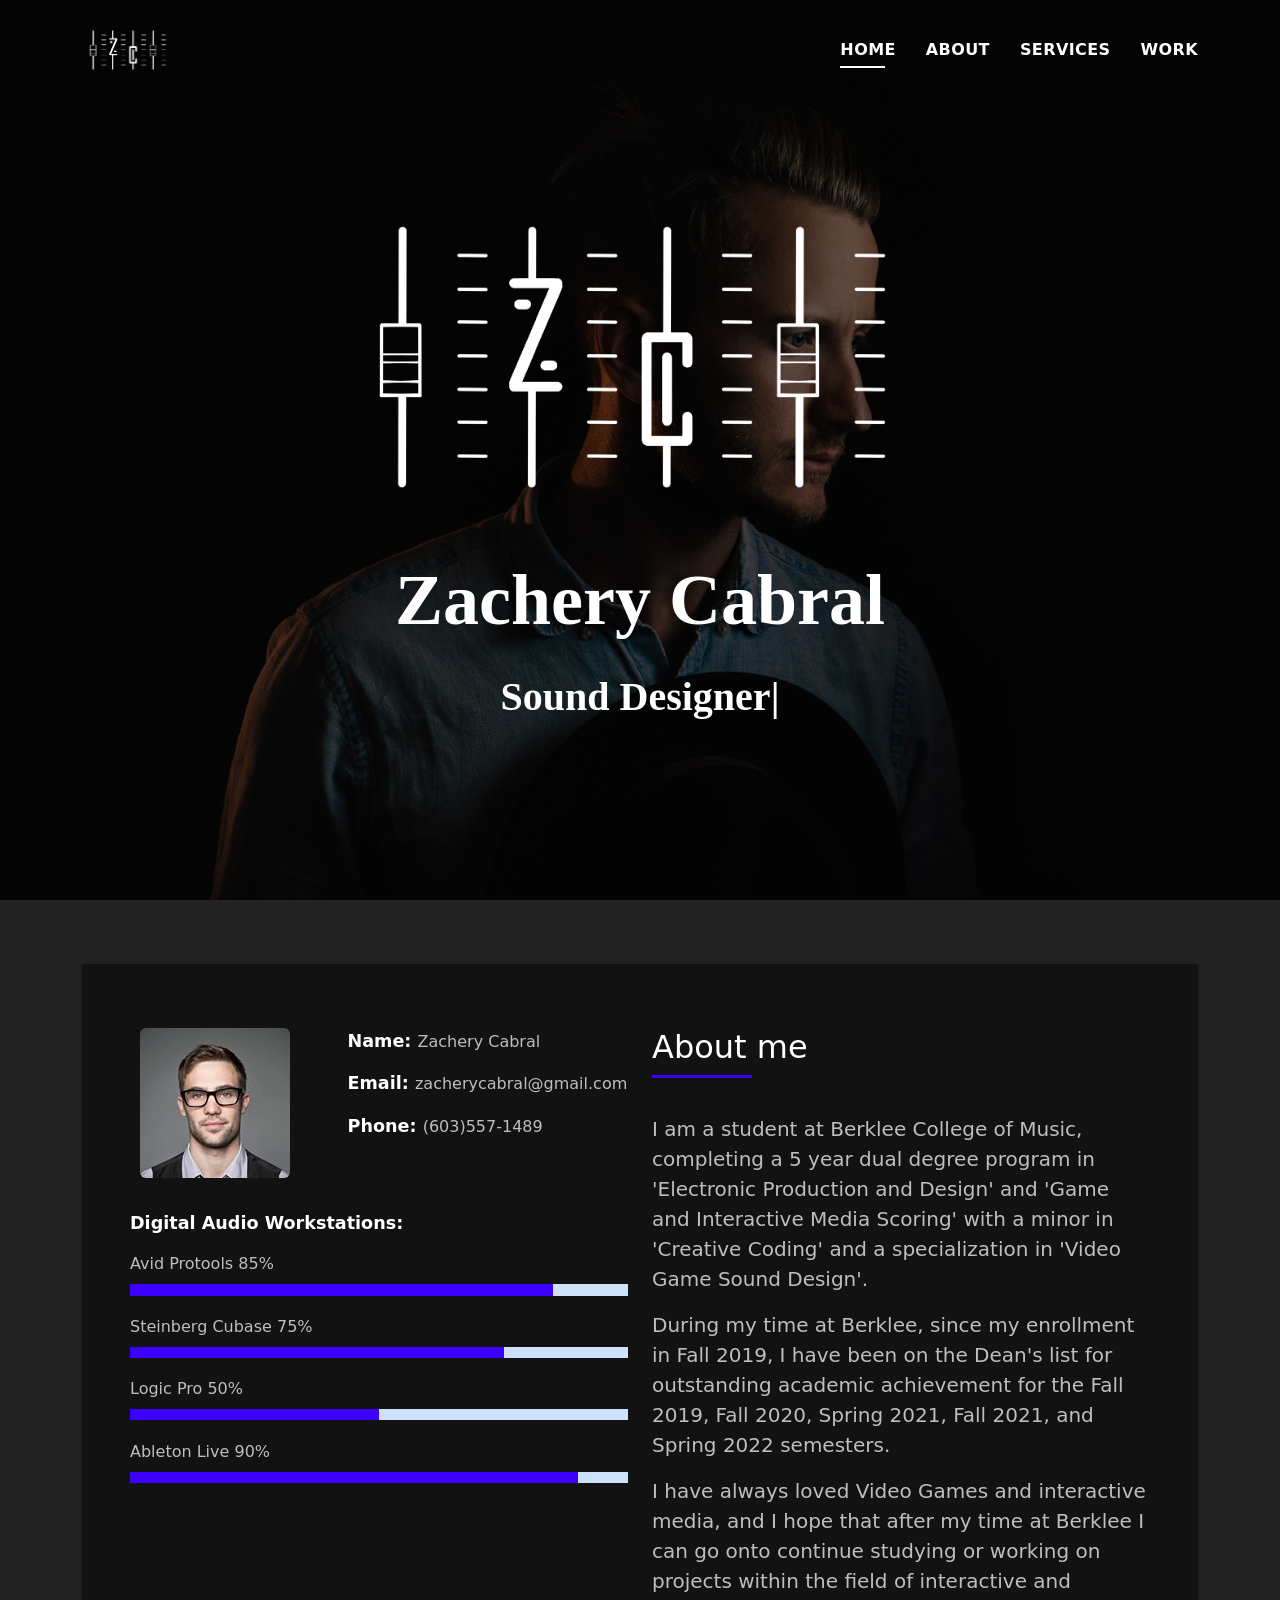
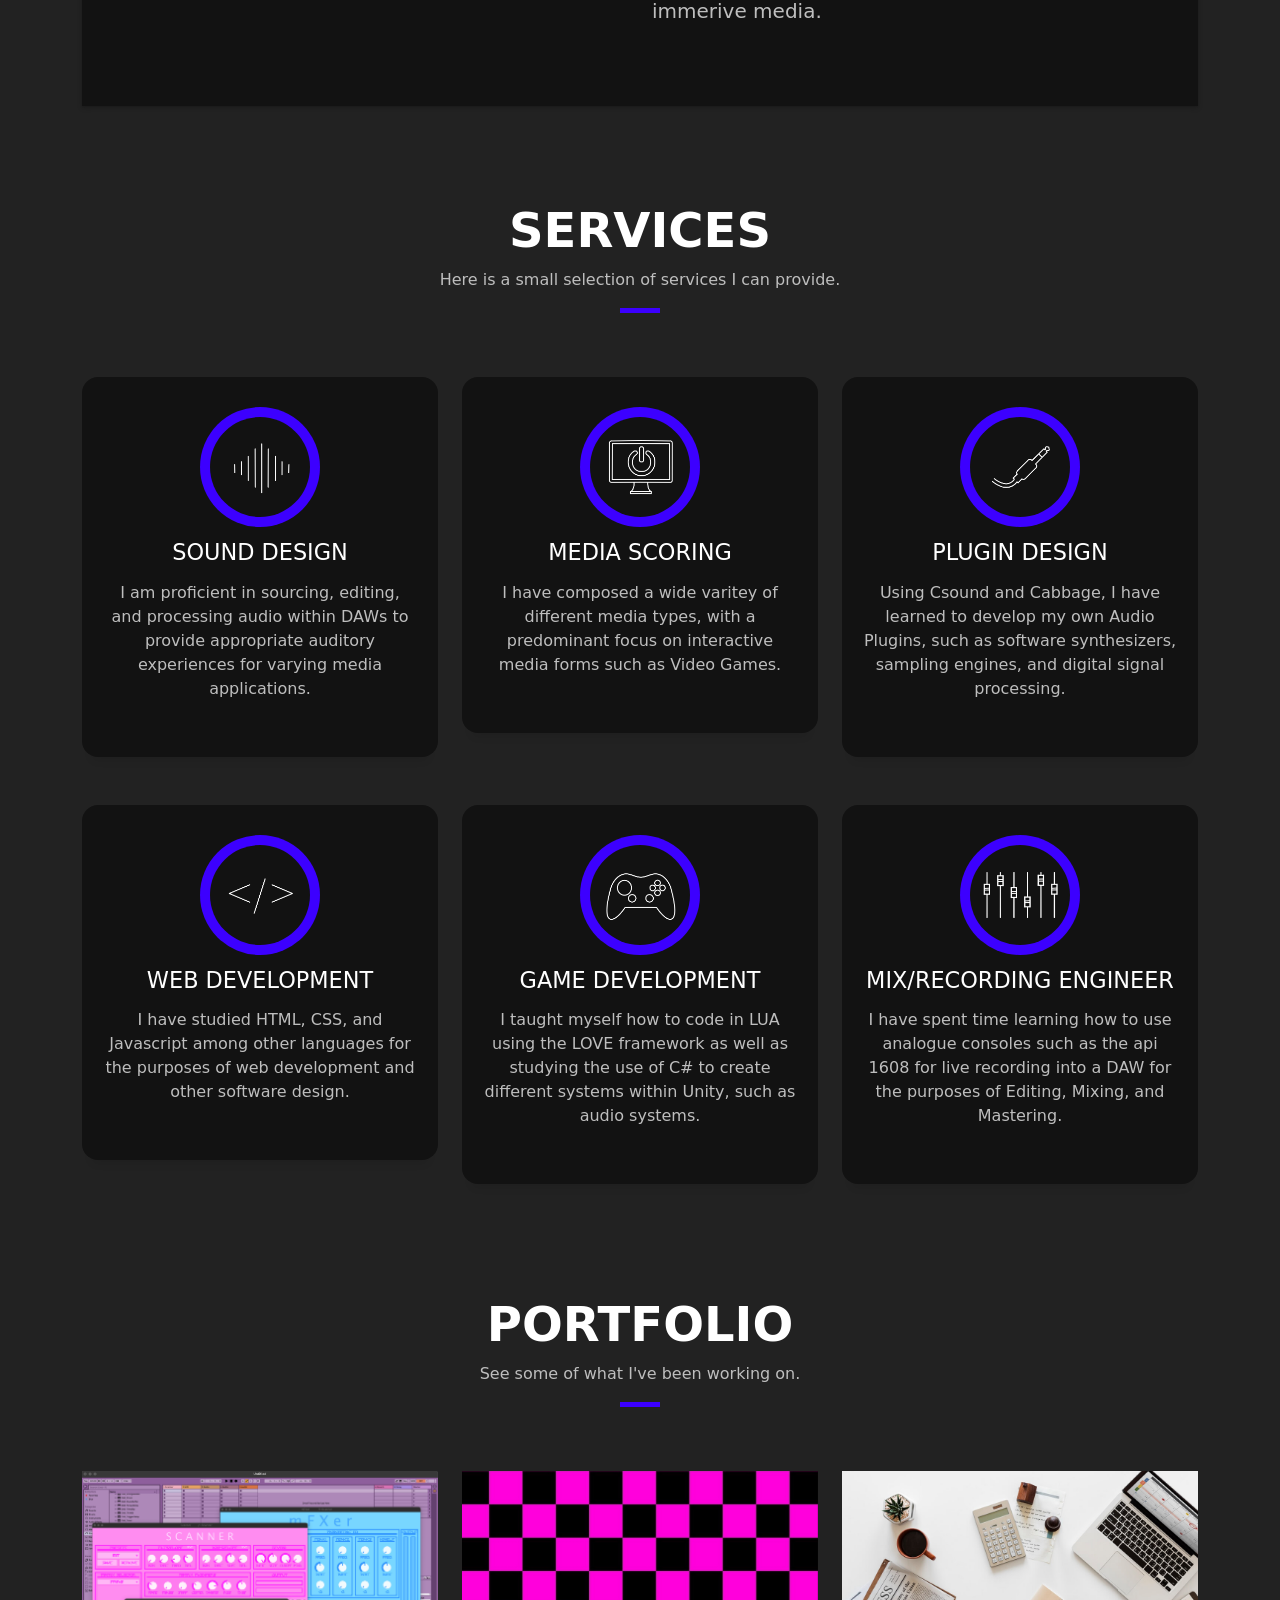
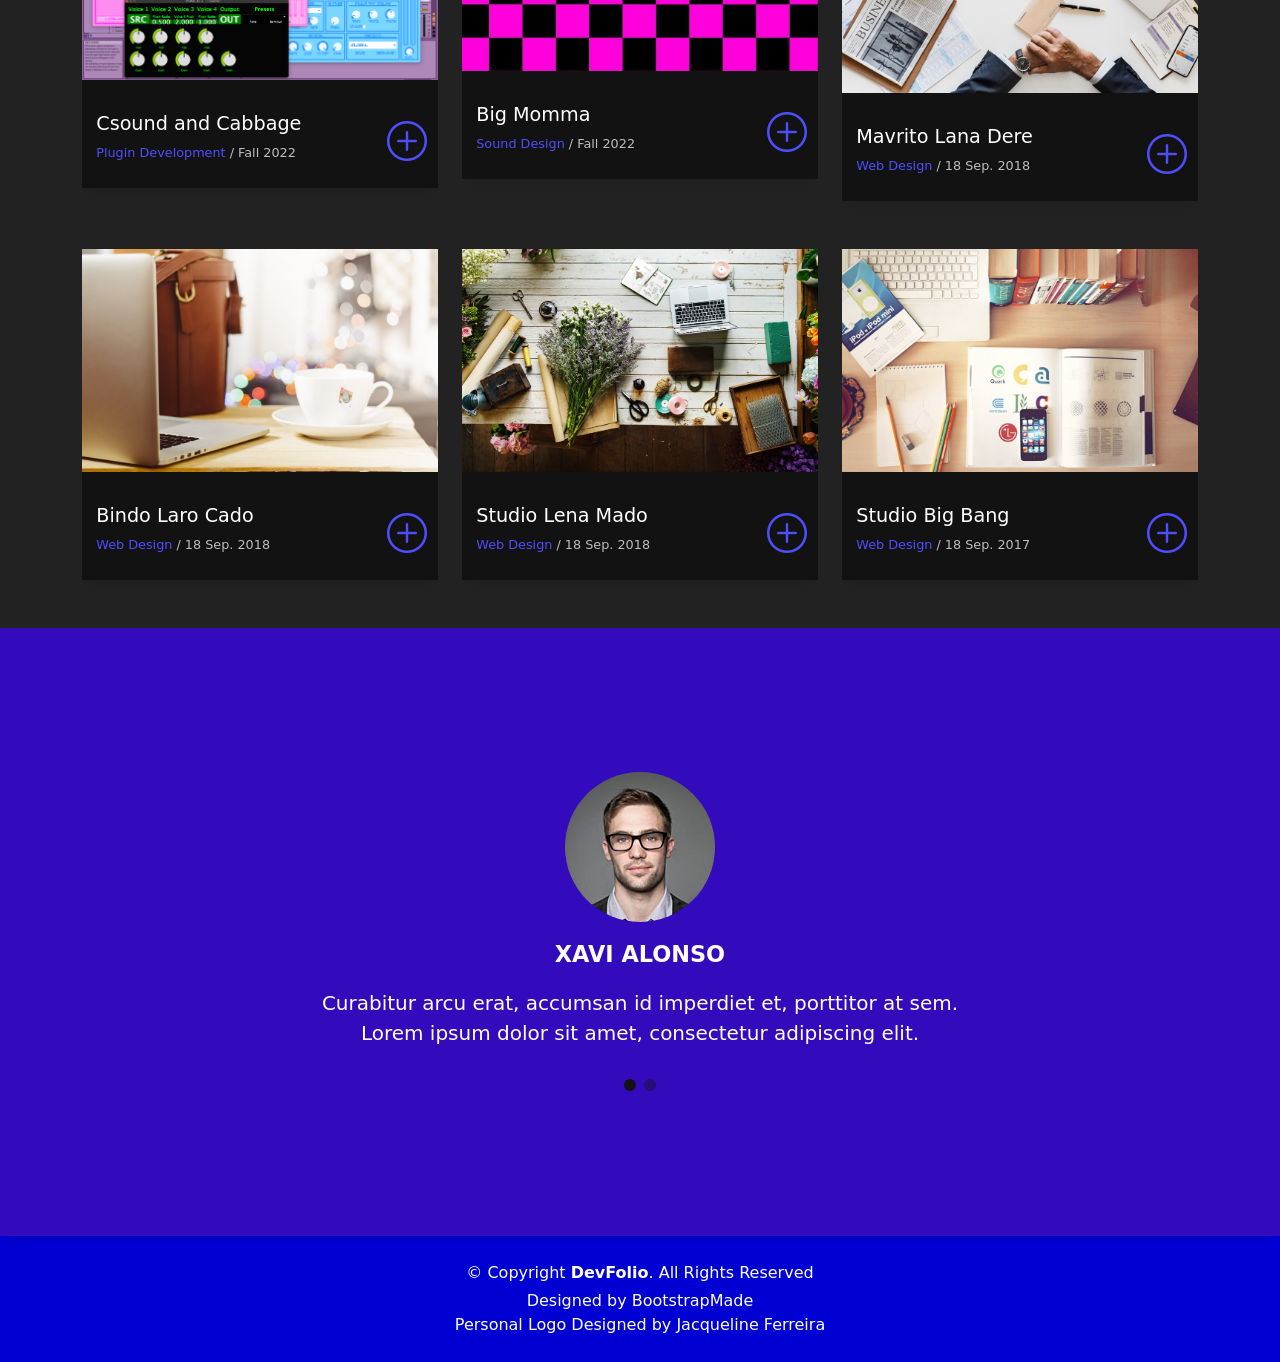
==== commit 30c1d4ff: "Big Momma and Navbar fix" ====
--- a/index.html
+++ b/index.html
@@ -365,22 +365,22 @@
           </div>
           <div class="col-md-4">
             <div class="work-box">
-              <a href="assets/img/work-2.jpg" data-gallery="portfolioGallery" class="portfolio-lightbox">
+              <a href="assets/Examples:Downloadables/Missing_Texture.jpg" data-gallery="portfolioGallery" class="portfolio-lightbox">
                 <div class="work-img">
-                  <img src="assets/img/work-2.jpg" alt="" class="img-fluid">
+                  <img src="assets/Examples:Downloadables/Missing_Texture.jpg" alt="" class="img-fluid">
                 </div>
               </a>
               <div class="work-content">
                 <div class="row">
                   <div class="col-sm-8">
-                    <h2 class="w-title">Loreda Cuno Nere</h2>
+                    <h2 class="w-title">Big Momma</h2>
                     <div class="w-more">
-                      <span class="w-ctegory">Web Design</span> / <span class="w-date">18 Sep. 2018</span>
+                      <span class="w-ctegory">Sound Design</span> / <span class="w-date">Fall 2022</span>
                     </div>
                   </div>
                   <div class="col-sm-4">
                     <div class="w-like">
-                      <a href="portfolio-details.html"> <span class="bi bi-plus-circle"></span></a>
+                      <a href="Big-Momma.html"> <span class="bi bi-plus-circle"></span></a>
                     </div>
                   </div>
                 </div>
--- a/assets/css/style.css
+++ b/assets/css/style.css
@@ -29,7 +29,7 @@
 }
 
 a:hover {
-  color: #0000ff;
+  color: #3c00ff;
   text-decoration: none;
   transition: all 0.5s ease-in-out;
 }
@@ -40,7 +40,7 @@
 
 .color-a {
   text-decoration: none;
-  color: #0000ff;
+  color: #3c00ff;
 }
 
 .color-d {
@@ -99,7 +99,7 @@
 }
 
 .overlay-mf {
-  background-color: #0000ff;
+  background-color: #3c00ff;
 }
 
 .overlay-mf {
@@ -168,7 +168,7 @@
 .line-mf {
   width: 40px;
   height: 5px;
-  background-color: #0000ff;
+  background-color: #3c00ff;
   margin: 0 auto;
 }
 
@@ -186,7 +186,7 @@
   content: "";
   position: absolute;
   height: 3px;
-  background-color: #0000ff;
+  background-color: #3c00ff;
   width: 100px;
   bottom: -12px;
 }
@@ -227,12 +227,12 @@
   border-radius: 50%;
   line-height: 1.6;
   margin: 0 15px 0 0;
-  box-shadow: 0 0 0 3px #0000ff;
+  box-shadow: 0 0 0 3px #3c00ff;
   transition: all 500ms ease;
 }
 
 .socials .ico-circle:hover {
-  background-color: #0000ff;
+  background-color: #3c00ff;
   color: rgb(18, 18, 18);
   box-shadow: 0 0 0 3px #cde1f8;
   transition: all 500ms ease;
@@ -256,7 +256,7 @@
 }
 
 .list-ico span {
-  color: #0000ff;
+  color: #3c00ff;
   margin-right: 10px;
 }
 
@@ -269,7 +269,7 @@
   line-height: 1.55;
   margin: 0 auto;
   text-align: center;
-  box-shadow: 0 0 0 10px #0000ff;
+  box-shadow: 0 0 0 10px #3c00ff;
   display: block;
 }
 
@@ -314,7 +314,7 @@
   position: fixed;
   width: 42px;
   height: 42px;
-  background-color: #0000ff;
+  background-color: #3c00ff;
   opacity: 0.7;
   font-size: 1.6rem;
   line-height: 1.5;
@@ -338,7 +338,7 @@
   right: 15px;
   bottom: 15px;
   z-index: 996;
-  background: #0000ff;
+  background: #3c00ff;
   width: 40px;
   height: 40px;
   border-radius: 50px;
@@ -352,7 +352,7 @@
 }
 
 .back-to-top:hover {
-  background: #0000ff;
+  background: #3c00ff;
   color: rgb(18, 18, 18);
 }
 
@@ -379,7 +379,7 @@
   top: calc(50% - 30px);
   left: calc(50% - 30px);
   border: 6px solid #f2f2f2;
-  border-top: 6px solid #0000ff;
+  border-top: 6px solid #3c00ff;
   border-radius: 50%;
   width: 60px;
   height: 60px;
@@ -429,14 +429,14 @@
 
 .button:hover {
   background-color: #0000d3;
-  color: rgb(18, 18, 18);
+  color: rgb(255, 255, 255);
   transition: all 500ms ease;
 }
 
 .button-a {
   text-decoration: none;
-  background-color: #0000ff;
-  color: rgb(18, 18, 18);
+  background-color: #3c00ff;
+  color: rgb(255, 255, 255);
   border-color: #cde1f8;
 }
 
@@ -522,7 +522,7 @@
   display: flex;
   align-items: center;
   justify-content: space-between;
-  color: rgb(18, 18, 18);
+  color: rgb(255, 255, 255);
   font-size: 16px;
   font-weight: 600;
   padding: 0;
@@ -548,7 +548,7 @@
   bottom: -6px;
   left: 0;
   width: 0;
-  background-color: rgb(18, 18, 18);
+  background-color: rgb(255, 255, 255);
   visibility: hidden;
   transition: all 0.3s ease-in-out 0s;
 }
@@ -564,7 +564,7 @@
 .navbar .active,
 .navbar .active:focus,
 .navbar li:hover>a {
-  color: rgb(18, 18, 18);
+  color: rgb(255, 255, 255);
 }
 
 .navbar .dropdown ul {
@@ -600,7 +600,7 @@
 .navbar .dropdown ul a:hover,
 .navbar .dropdown ul .active:hover,
 .navbar .dropdown ul li:hover>a {
-  color: #0000ff;
+  color: #3c00ff;
 }
 
 .navbar .dropdown:hover>ul {
@@ -705,7 +705,7 @@
 .navbar-mobile a:hover,
 .navbar-mobile .active,
 .navbar-mobile li:hover>a {
-  color: #0000ff;
+  color: #3c00ff;
 }
 
 .navbar-mobile .getstarted,
@@ -740,7 +740,7 @@
 .navbar-mobile .dropdown ul a:hover,
 .navbar-mobile .dropdown ul .active:hover,
 .navbar-mobile .dropdown ul li:hover>a {
-  color: #0000ff;
+  color: #3c00ff;
 }
 
 .navbar-mobile .dropdown>.dropdown-active {
@@ -826,7 +826,7 @@
 
 .hero-single .breadcrumb {
   background-color: transparent;
-  color: #0000ff;
+  color: #3c00ff;
 }
 
 .hero-single .breadcrumb .breadcrumb-item:before {
@@ -877,7 +877,7 @@
 
 .skill-mf .progress .progress-bar {
   height: 0.7rem;
-  background-color: #0000ff;
+  background-color: #3c00ff;
 }
 
 /*--------------------------------------------------------------
@@ -894,7 +894,7 @@
 .service-box:hover .ico-circle {
   transition: all 500ms ease;
   color: rgb(18, 18, 18);
-  background-color: #0000ff;
+  background-color: #3c00ff;
   box-shadow: 0 0 0 10px #cde1f8;
 }
 
@@ -1031,11 +1031,11 @@
   height: 12px;
   background-color: rgb(18, 18, 18);
   opacity: 1;
-  border: 1px solid #0000ff;
+  border: 1px solid #3c00ff;
 }
 
 .portfolio-details .portfolio-details-slider .swiper-pagination .swiper-pagination-bullet-active {
-  background-color: #0000ff;
+  background-color: #3c00ff;
 }
 
 .portfolio-details .portfolio-info {
@@ -1102,7 +1102,7 @@
 
 .testimonial-box .comit {
   font-size: 2rem;
-  color: #0000ff;
+  color: #3c00ff;
   background-color: rgb(18, 18, 18);
   width: 52px;
   height: 52px;
@@ -1211,7 +1211,7 @@
 
 .php-email-form input:focus,
 .php-email-form textarea:focus {
-  border-color: #0000ff;
+  border-color: #3c00ff;
 }
 
 .php-email-form input {
@@ -1224,7 +1224,7 @@
 }
 
 .php-email-form button[type=submit] {
-  background: #0000ff;
+  background: #3c00ff;
   border: 0;
   padding: 10px 24px;
   color: rgb(18, 18, 18);
@@ -1283,7 +1283,7 @@
   color: rgb(18, 18, 18);
   padding: 0 15px 5px;
   overflow: hidden;
-  background-color: #0000ff;
+  background-color: #3c00ff;
   border-radius: 4px;
 }
 
@@ -1352,7 +1352,7 @@
 }
 
 .blog-wrapper .post-meta ul {
-  border-left: 4px solid #0000ff;
+  border-left: 4px solid #3c00ff;
   margin-top: 1rem;
 }
 
@@ -1362,7 +1362,7 @@
 }
 
 .blog-wrapper .post-meta ul a {
-  color: #0000ff;
+  color: #3c00ff;
 }
 
 .blog-wrapper .post-meta ul span {
@@ -1370,7 +1370,7 @@
 }
 
 .blog-wrapper .blockquote {
-  border-left: 4px solid #0000ff;
+  border-left: 4px solid #3c00ff;
   padding: 18px;
   font-style: italic;
 }
@@ -1407,7 +1407,7 @@
 }
 
 .box-comments .list-comments a {
-  color: #0000ff;
+  color: #3c00ff;
 }
 
 .box-comments .list-comments span {
@@ -1423,7 +1423,7 @@
 .widget-sidebar .sidebar-title {
   font-size: 1.6rem;
   font-weight: 600;
-  border-left: 5px solid #0000ff;
+  border-left: 5px solid #3c00ff;
   padding-left: 15px;
   text-transform: uppercase;
   margin-bottom: 1.5rem;
@@ -1440,7 +1440,7 @@
   width: 10px;
   height: 1px;
   left: 0;
-  background-color: #0000ff;
+  background-color: #3c00ff;
   top: 20px;
 }
 
@@ -1451,8 +1451,8 @@
 }
 
 .sidebar-search .btn-search {
-  background-color: #0000ff;
-  border-color: #0000ff;
+  background-color: #3c00ff;
+  border-color: #3c00ff;
   border-radius: 0;
   padding-left: 20px;
   padding-right: 20px;
@@ -1467,7 +1467,7 @@
 }
 
 .widget-tags ul li a {
-  color: rgb(18, 18, 18);
+  color: rgb(255, 255, 255);
 }
 
 /*--------------------------------------------------------------
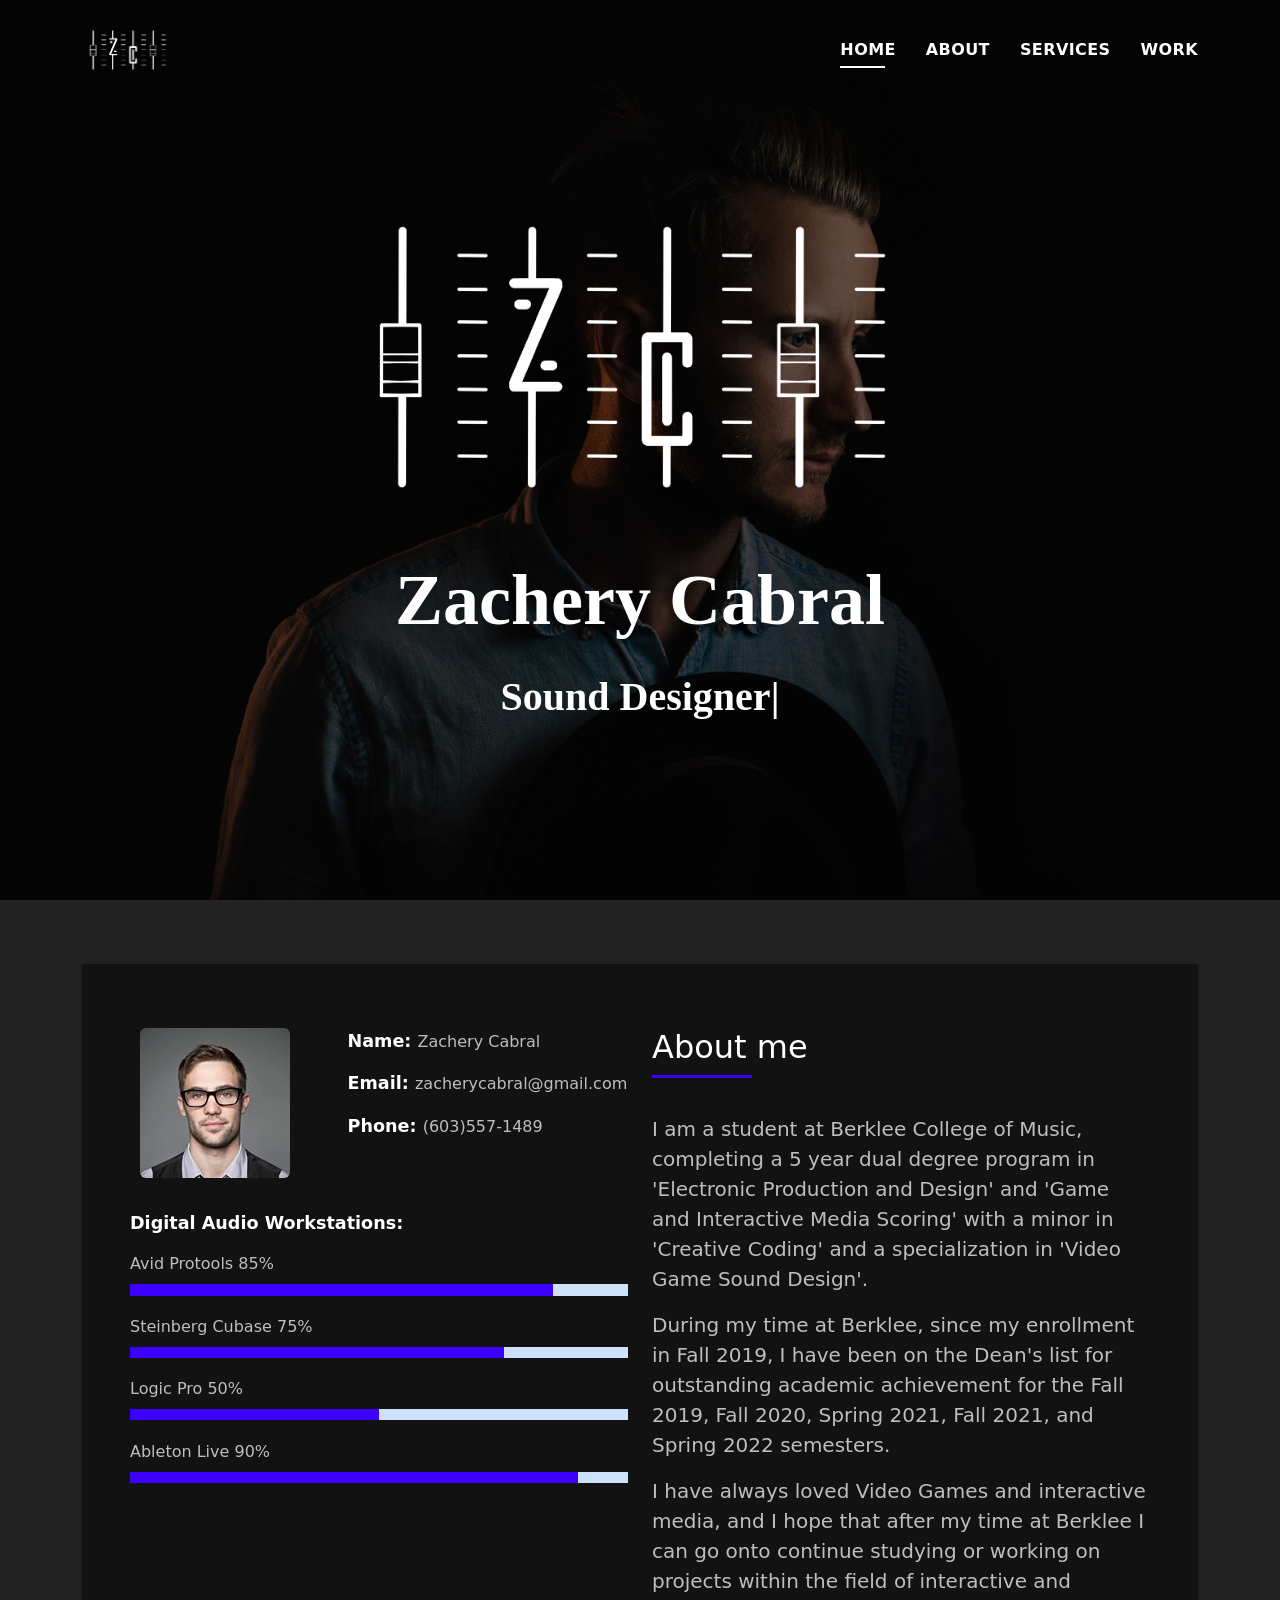
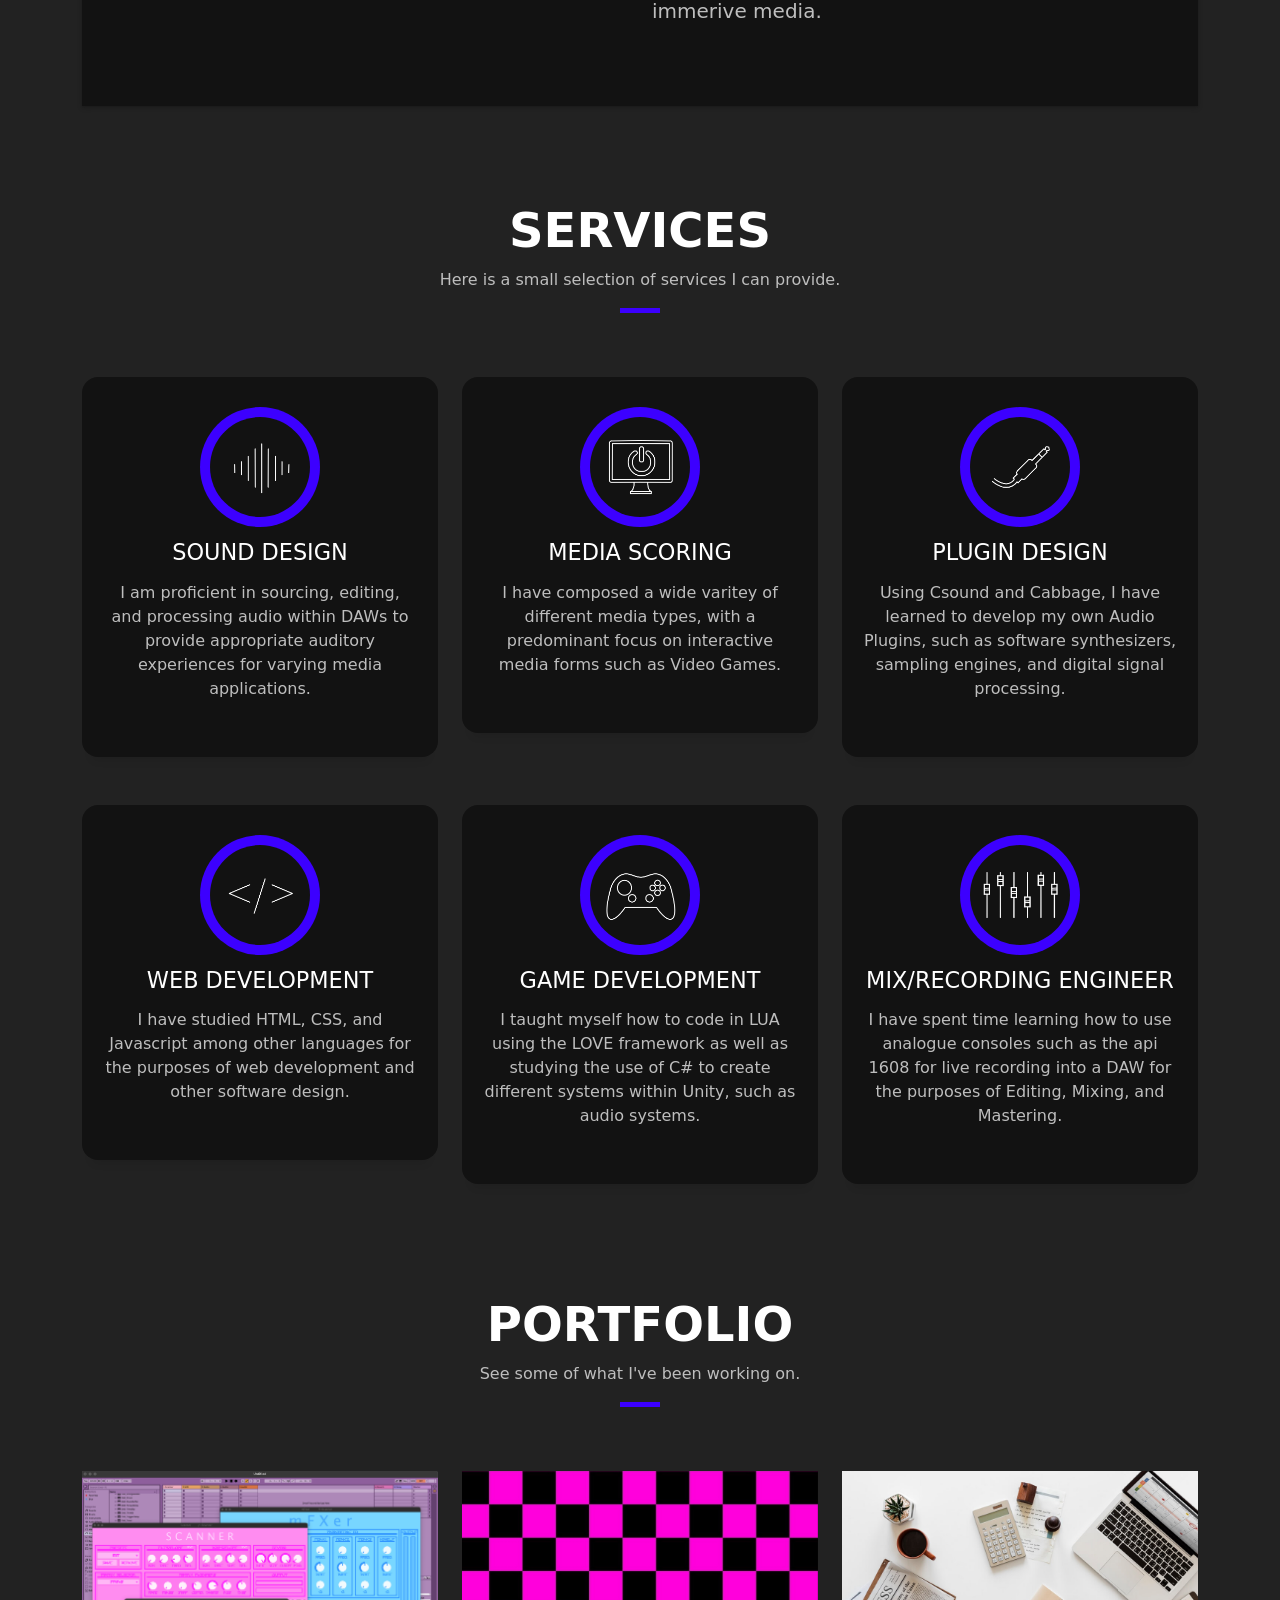
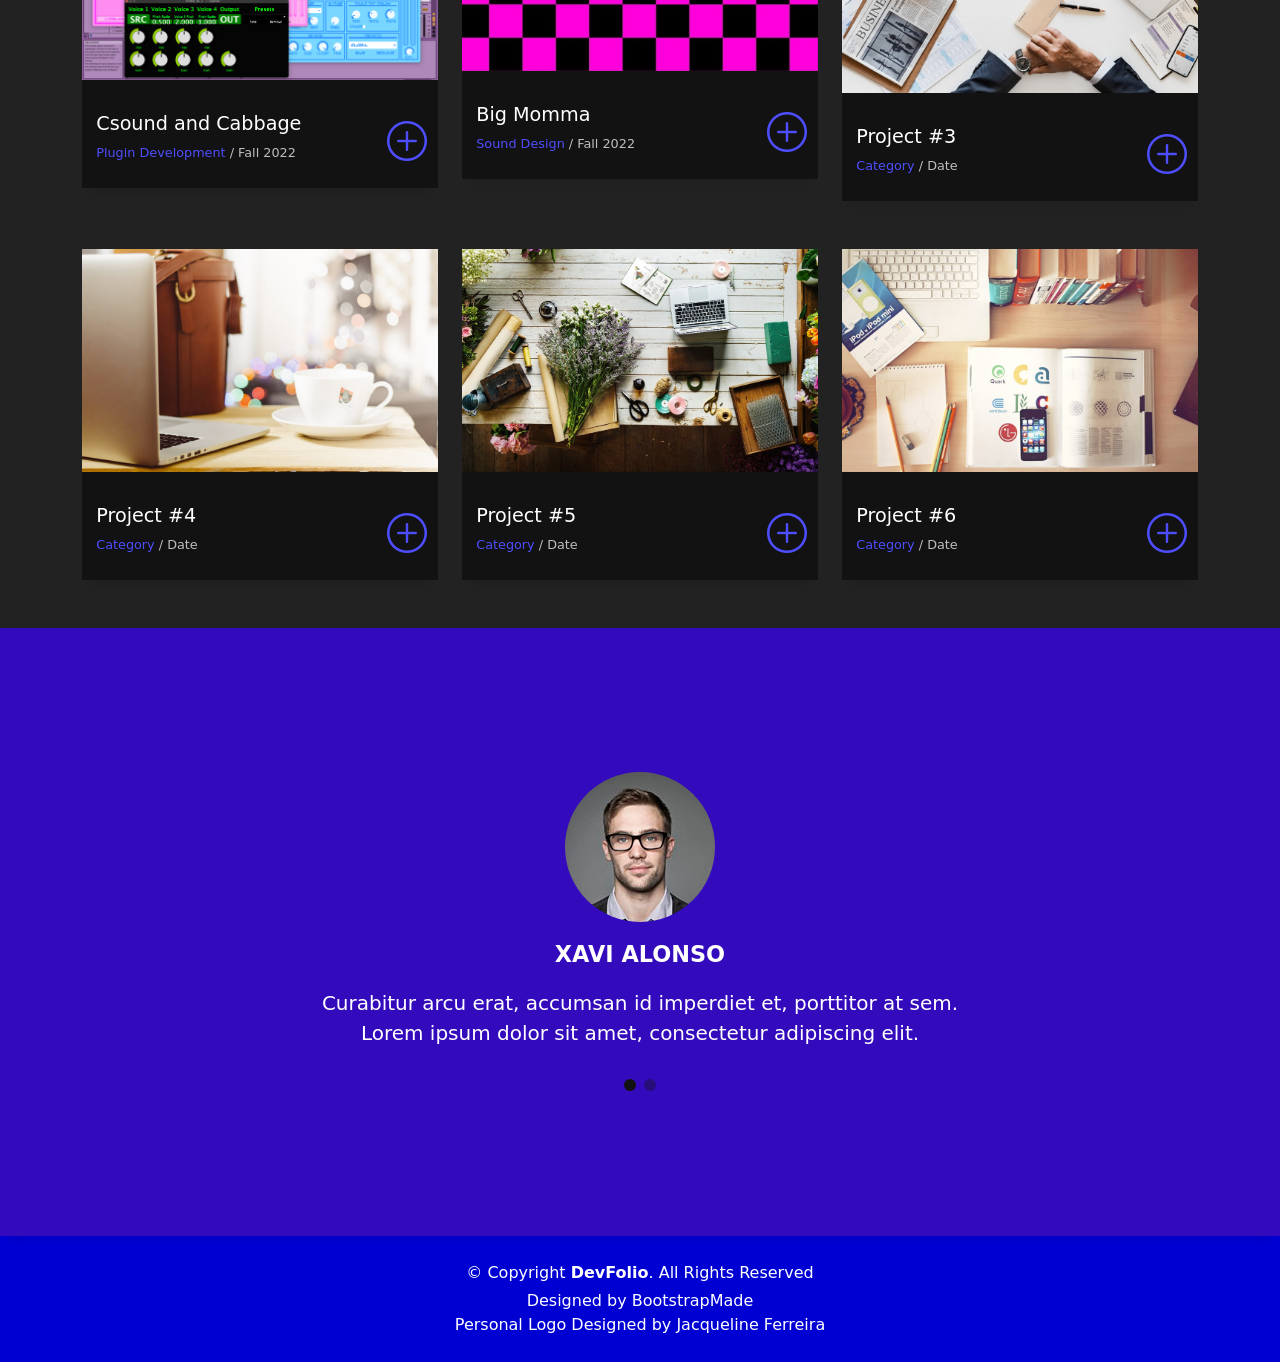
==== commit e32ca373: "Editing Placeholder Text until I know what to put there" ====
--- a/index.html
+++ b/index.html
@@ -397,9 +397,9 @@
               <div class="work-content">
                 <div class="row">
                   <div class="col-sm-8">
-                    <h2 class="w-title">Mavrito Lana Dere</h2>
+                    <h2 class="w-title">Project #3</h2>
                     <div class="w-more">
-                      <span class="w-ctegory">Web Design</span> / <span class="w-date">18 Sep. 2018</span>
+                      <span class="w-ctegory">Category</span> / <span class="w-date">Date</span>
                     </div>
                   </div>
                   <div class="col-sm-4">
@@ -421,9 +421,9 @@
               <div class="work-content">
                 <div class="row">
                   <div class="col-sm-8">
-                    <h2 class="w-title">Bindo Laro Cado</h2>
+                    <h2 class="w-title">Project #4</h2>
                     <div class="w-more">
-                      <span class="w-ctegory">Web Design</span> / <span class="w-date">18 Sep. 2018</span>
+                      <span class="w-ctegory">Category</span> / <span class="w-date">Date</span>
                     </div>
                   </div>
                   <div class="col-sm-4">
@@ -445,9 +445,9 @@
               <div class="work-content">
                 <div class="row">
                   <div class="col-sm-8">
-                    <h2 class="w-title">Studio Lena Mado</h2>
+                    <h2 class="w-title">Project #5</h2>
                     <div class="w-more">
-                      <span class="w-ctegory">Web Design</span> / <span class="w-date">18 Sep. 2018</span>
+                      <span class="w-ctegory">Category</span> / <span class="w-date">Date</span>
                     </div>
                   </div>
                   <div class="col-sm-4">
@@ -469,9 +469,9 @@
               <div class="work-content">
                 <div class="row">
                   <div class="col-sm-8">
-                    <h2 class="w-title">Studio Big Bang</h2>
+                    <h2 class="w-title">Project #6</h2>
                     <div class="w-more">
-                      <span class="w-ctegory">Web Design</span> / <span class="w-date">18 Sep. 2017</span>
+                      <span class="w-ctegory">Category</span> / <span class="w-date">Date</span>
                     </div>
                   </div>
                   <div class="col-sm-4">
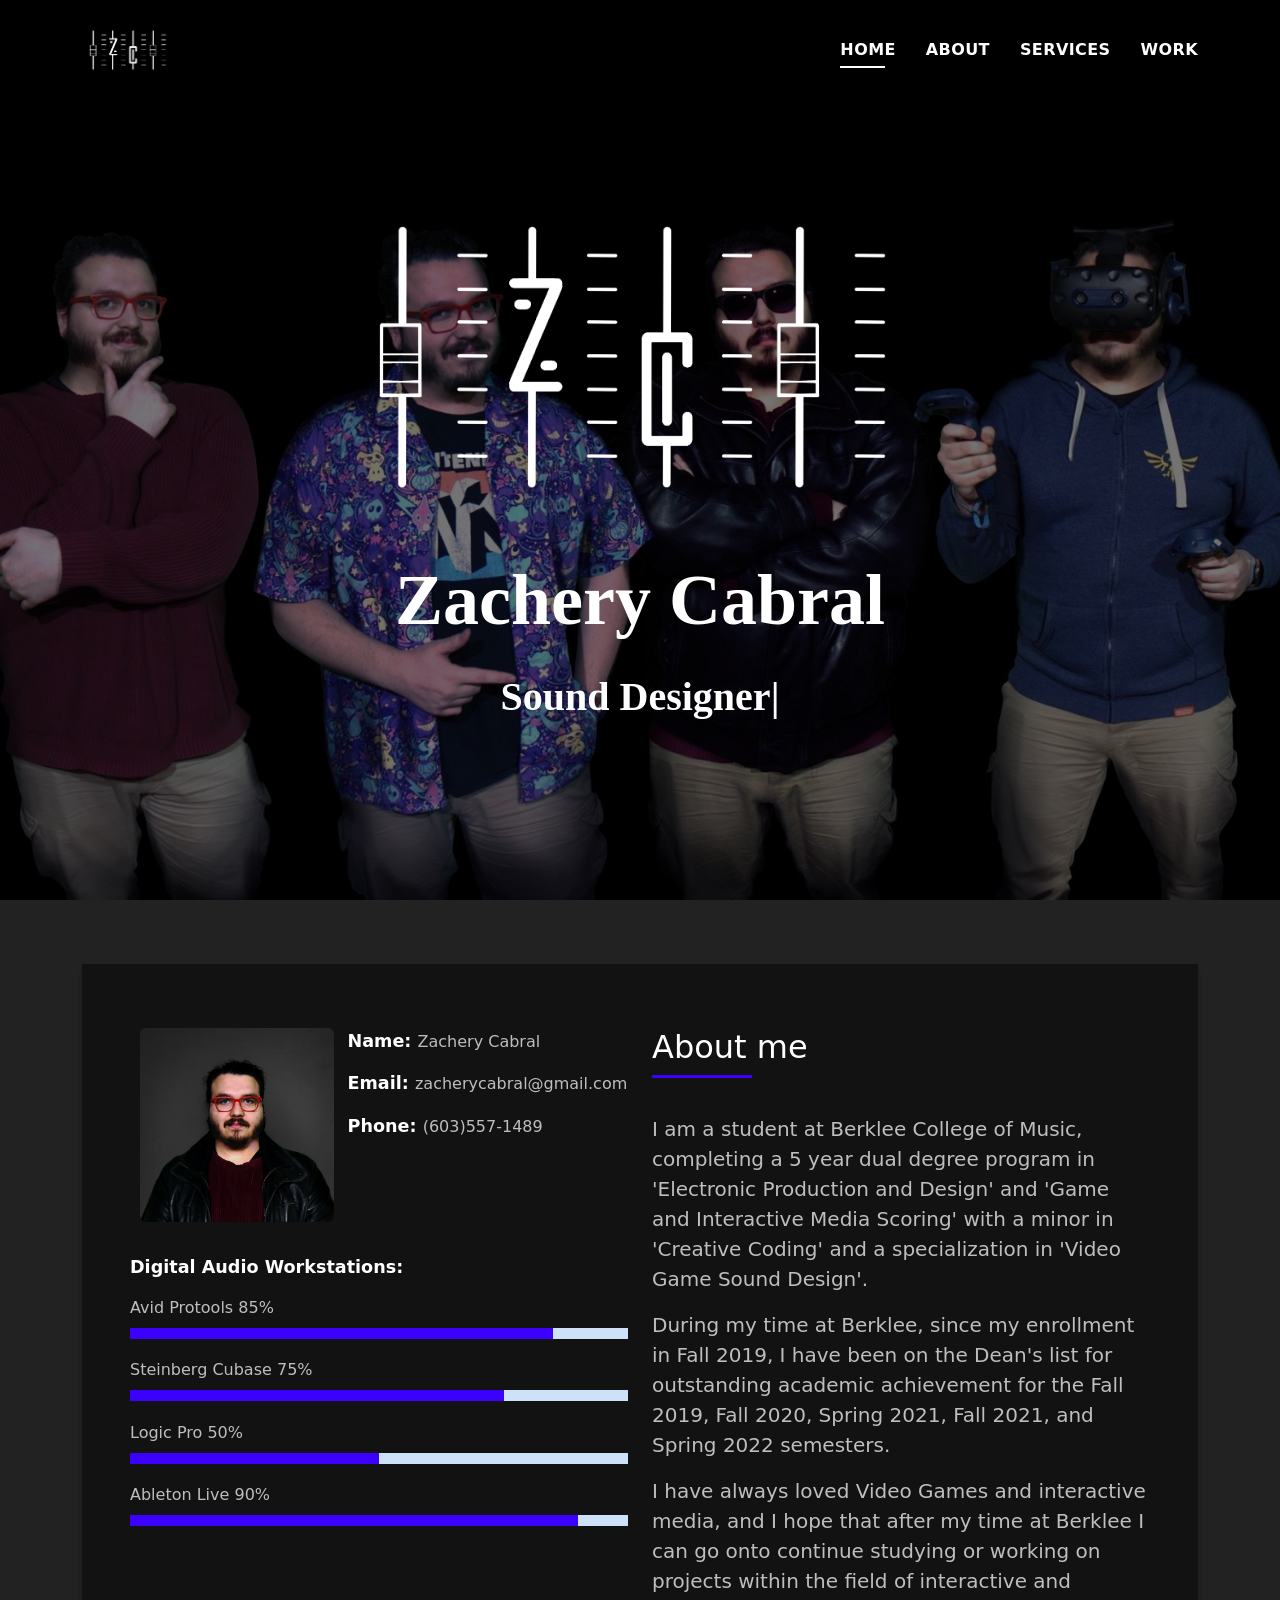
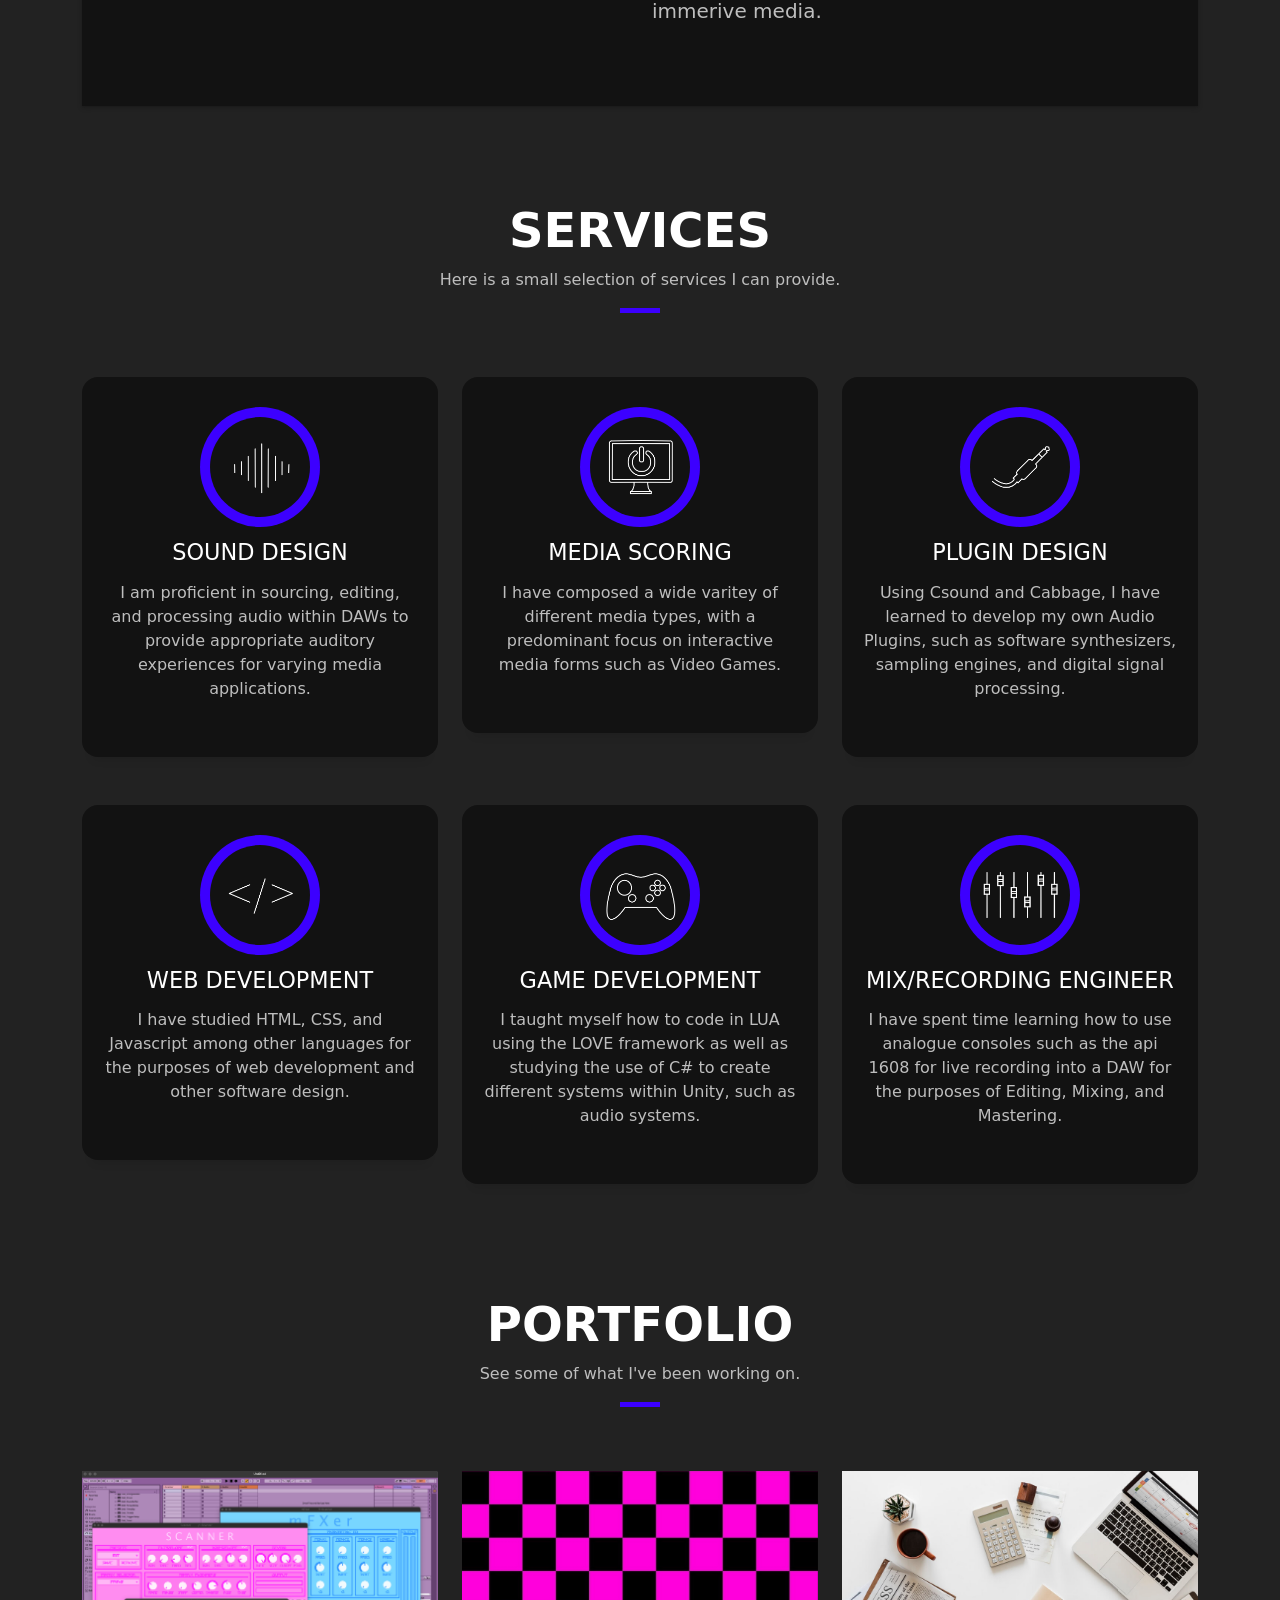
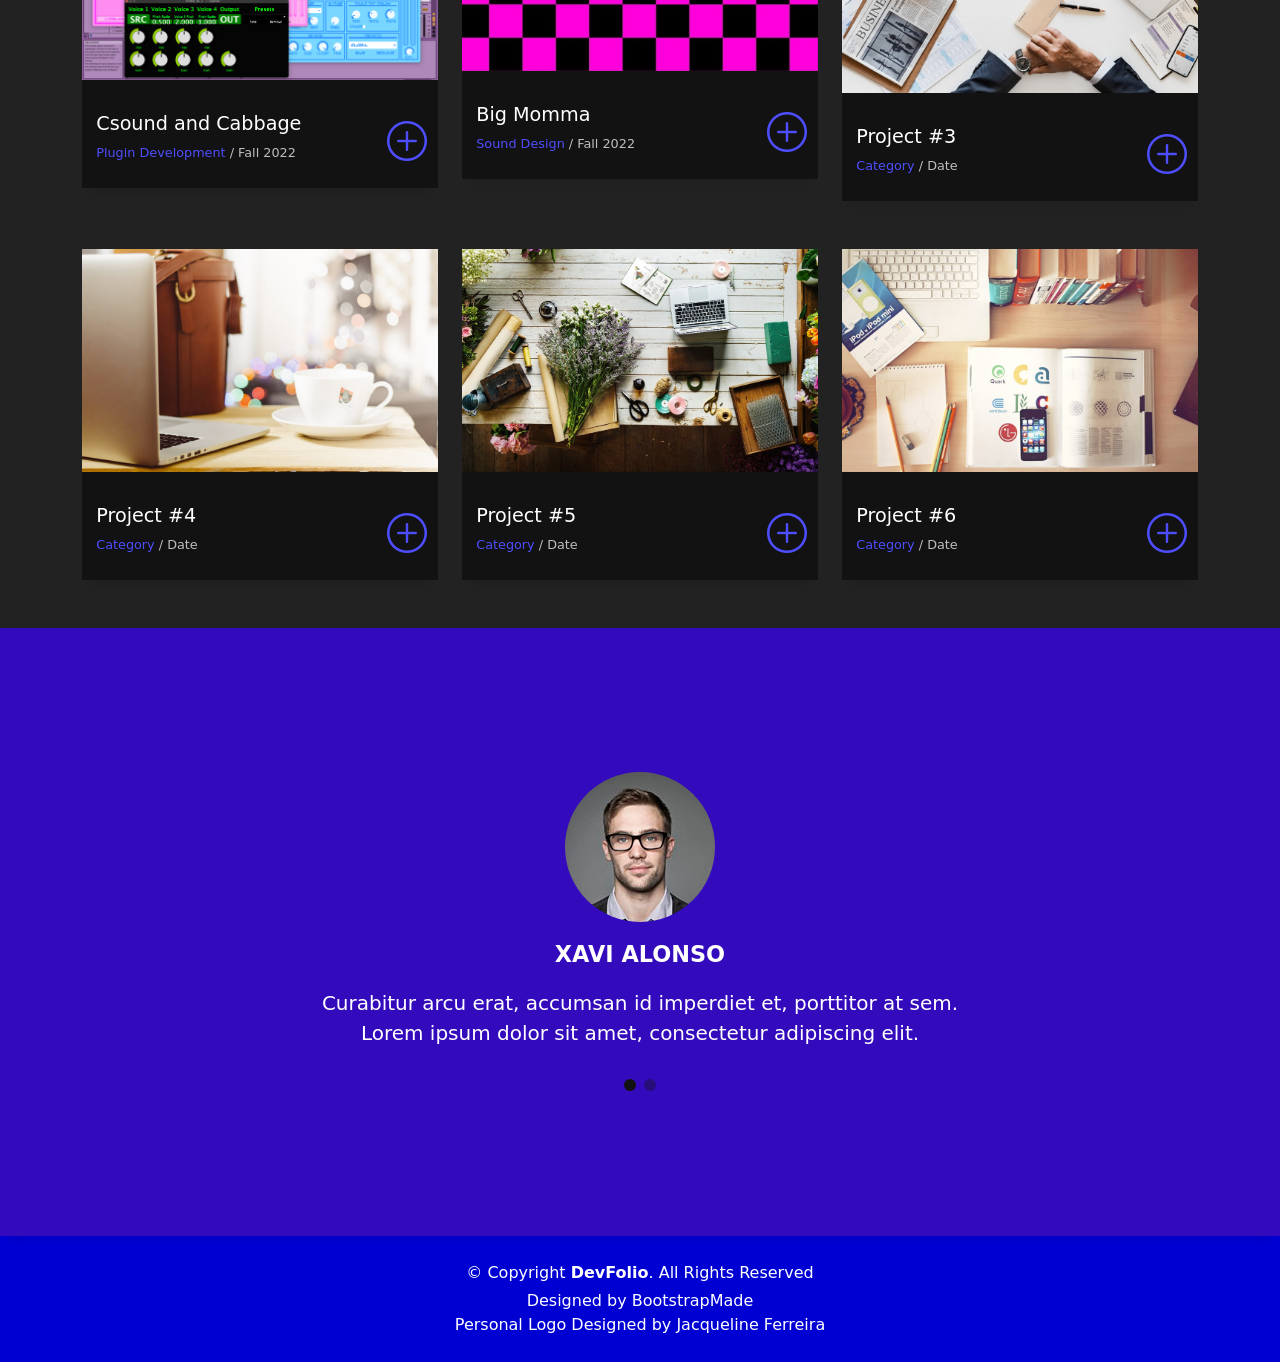
==== commit af933988: "Updating some photos" ====
--- a/index.html
+++ b/index.html
@@ -73,7 +73,7 @@
   </header><!-- End Header -->
 
   <!-- ======= Hero Section ======= -->
-  <div id="hero" class="hero route bg-image" style="background-image: url(assets/img/hero-bg.jpg)">
+  <div id="hero" class="hero route bg-image" style="background-image: url(assets/Examples:Downloadables/index_hero.jpg)">
     <div class="overlay-itro"></div>
     <div class="hero-content display-table">
       <div class="table-cell">
@@ -101,7 +101,7 @@
                   <div class="row">
                     <div class="col-sm-6 col-md-5">
                       <div class="about-img">
-                        <img src="assets/img/testimonial-2.jpg" class="img-fluid rounded b-shadow-a" alt="">
+                        <img src="assets/Examples:Downloadables/Zach_Icon.png" class="img-fluid rounded b-shadow-a" alt="">
                       </div>
                     </div>
                     <div class="col-sm-6 col-md-7">
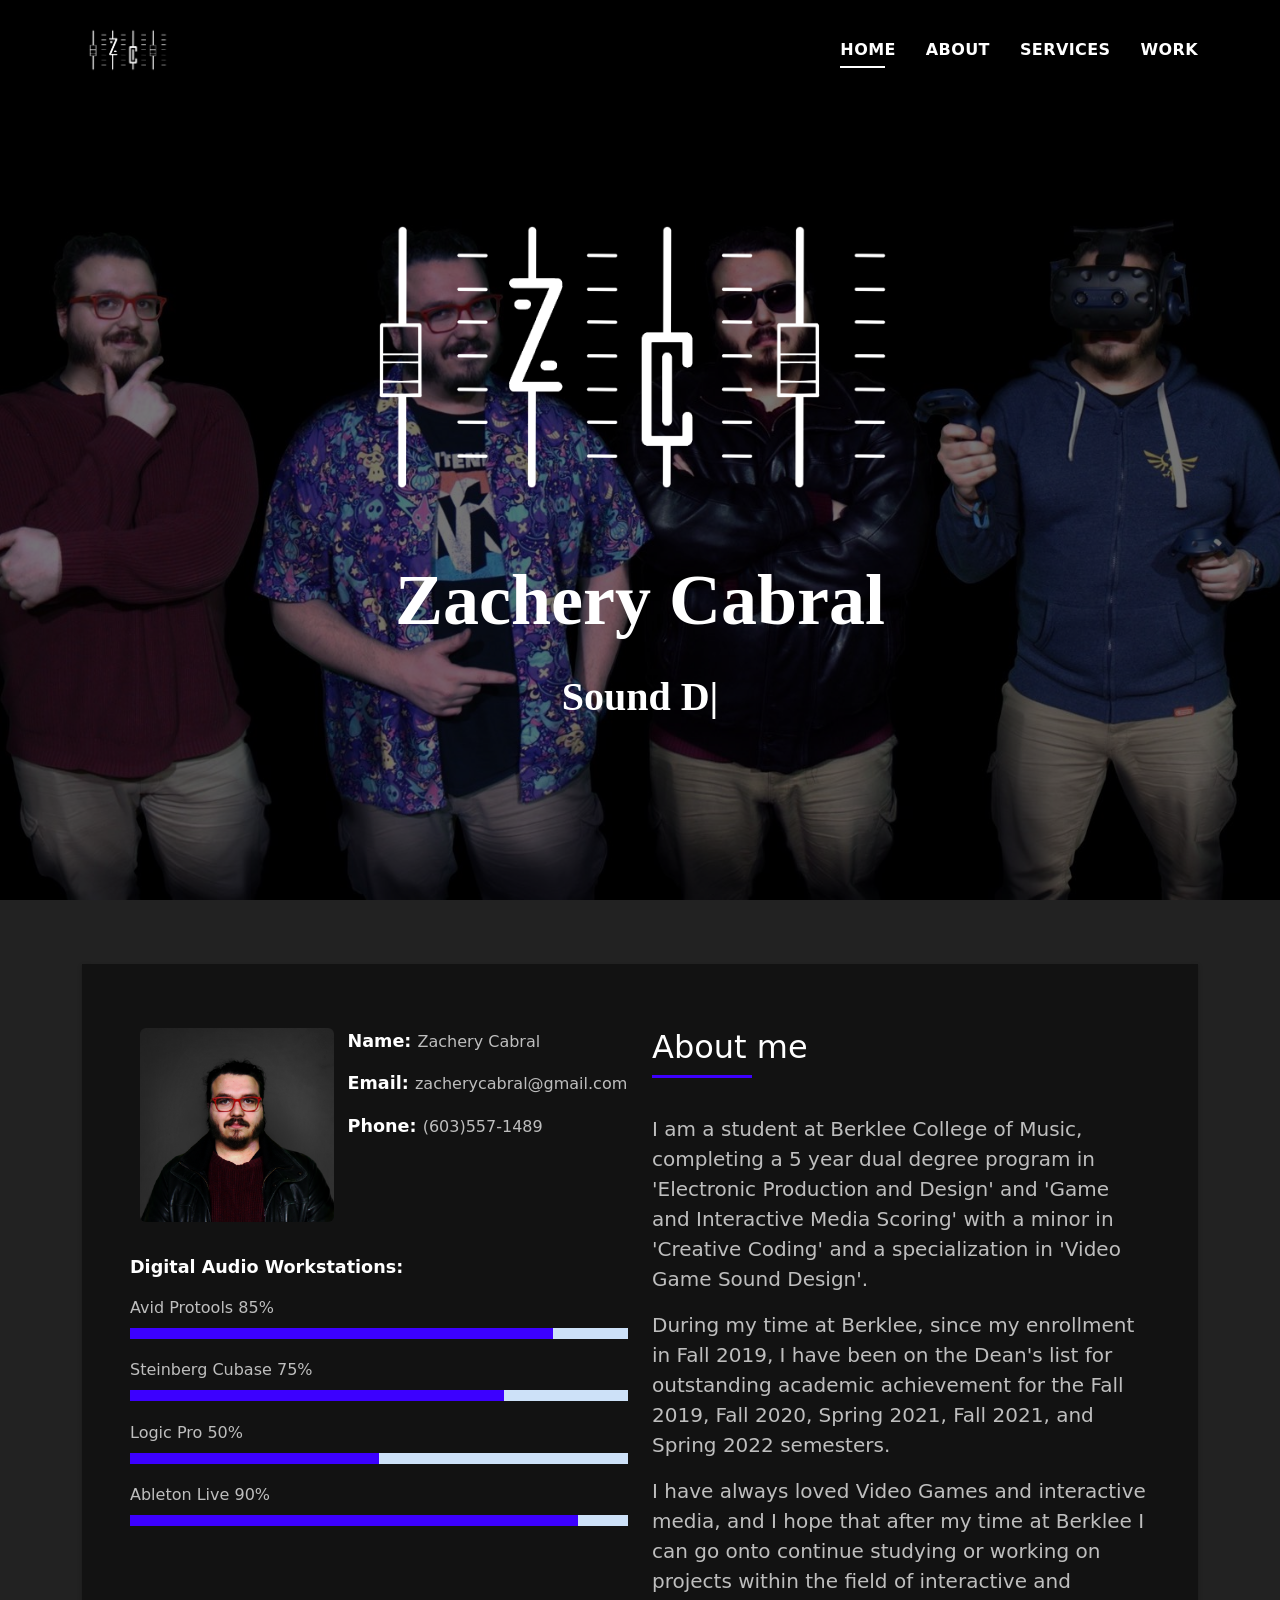
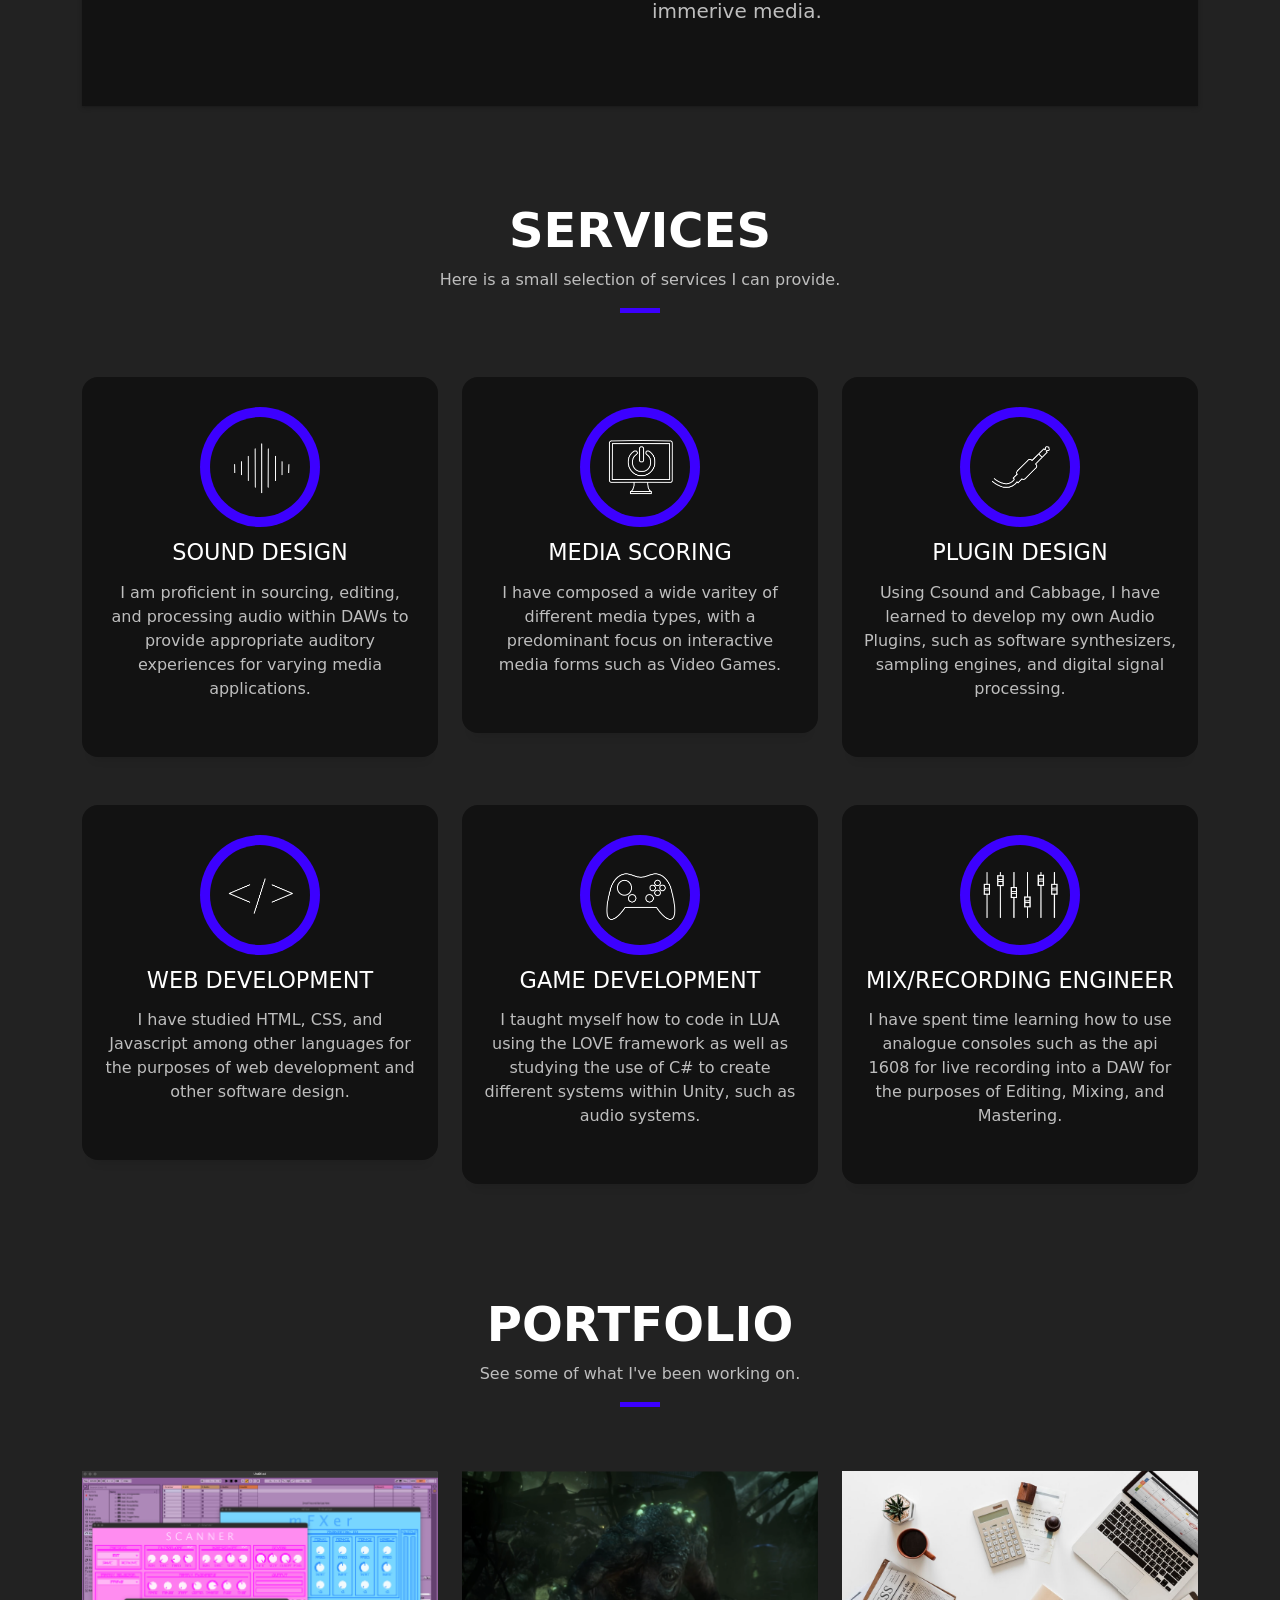
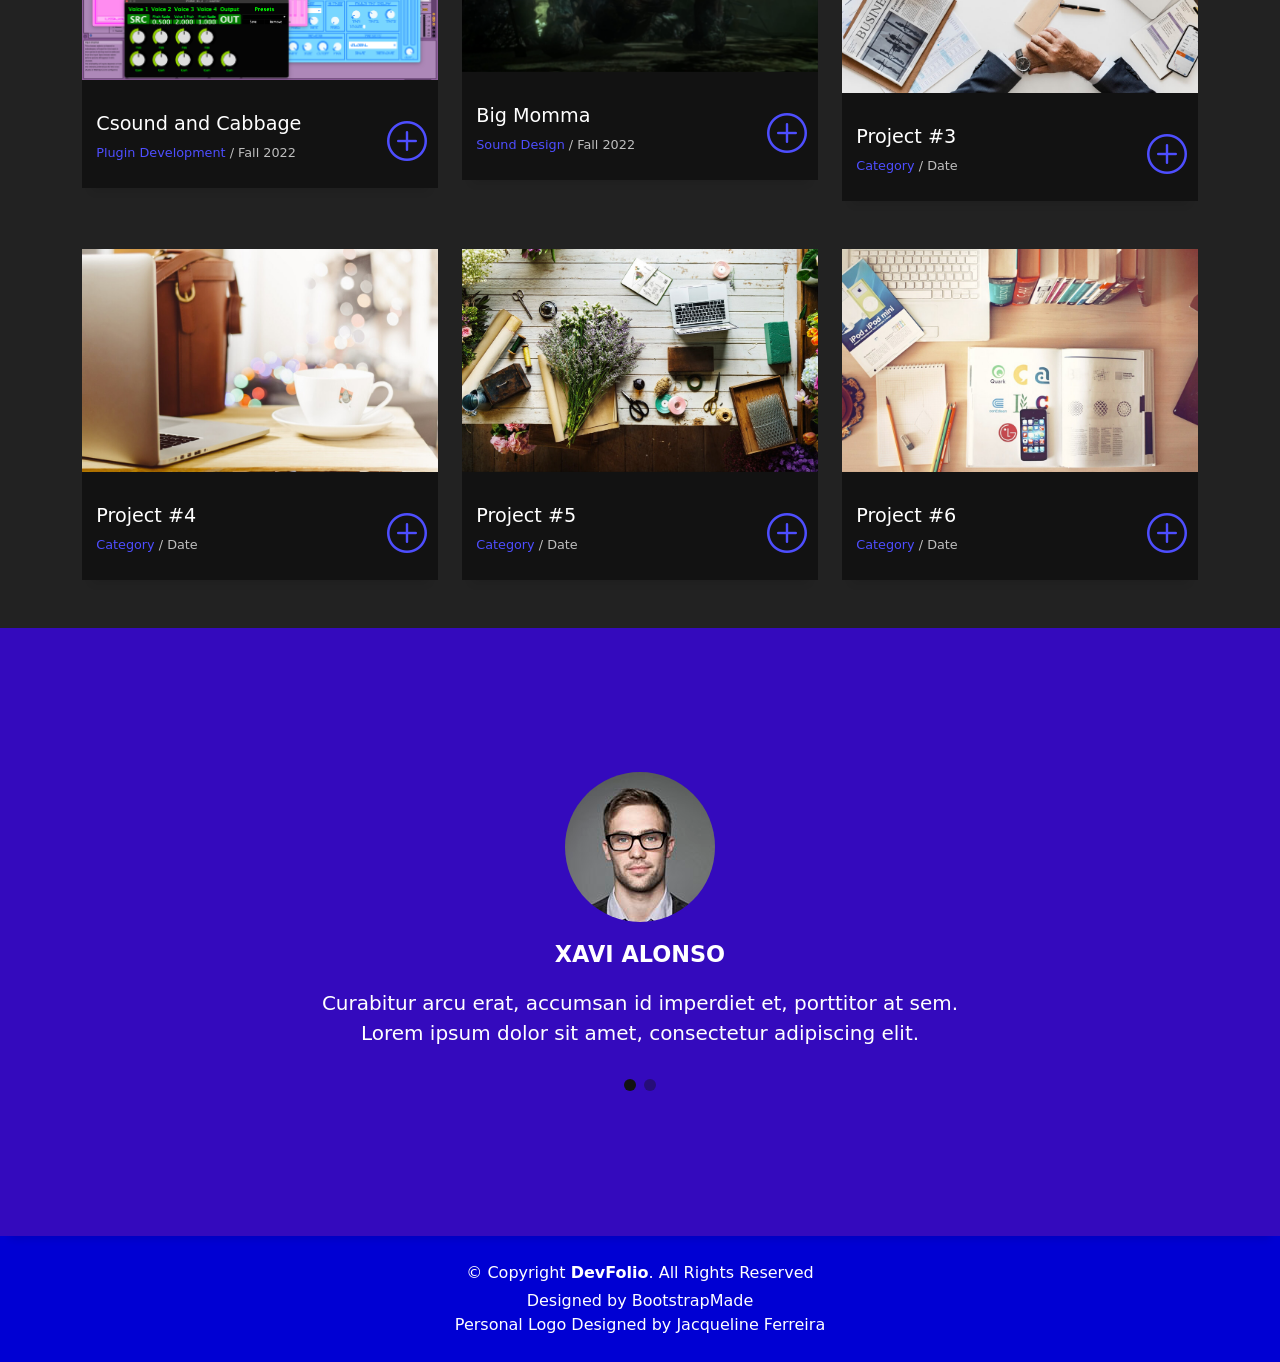
==== commit 7b7372e5: "Uploading the Big Momma video" ====
--- a/index.html
+++ b/index.html
@@ -365,9 +365,9 @@
           </div>
           <div class="col-md-4">
             <div class="work-box">
-              <a href="assets/Examples:Downloadables/Missing_Texture.jpg" data-gallery="portfolioGallery" class="portfolio-lightbox">
+              <a href="assets/Examples:Downloadables/Big-Momma.png" data-gallery="portfolioGallery" class="portfolio-lightbox">
                 <div class="work-img">
-                  <img src="assets/Examples:Downloadables/Missing_Texture.jpg" alt="" class="img-fluid">
+                  <img src="assets/Examples:Downloadables/Big-Momma.png" alt="" class="img-fluid">
                 </div>
               </a>
               <div class="work-content">
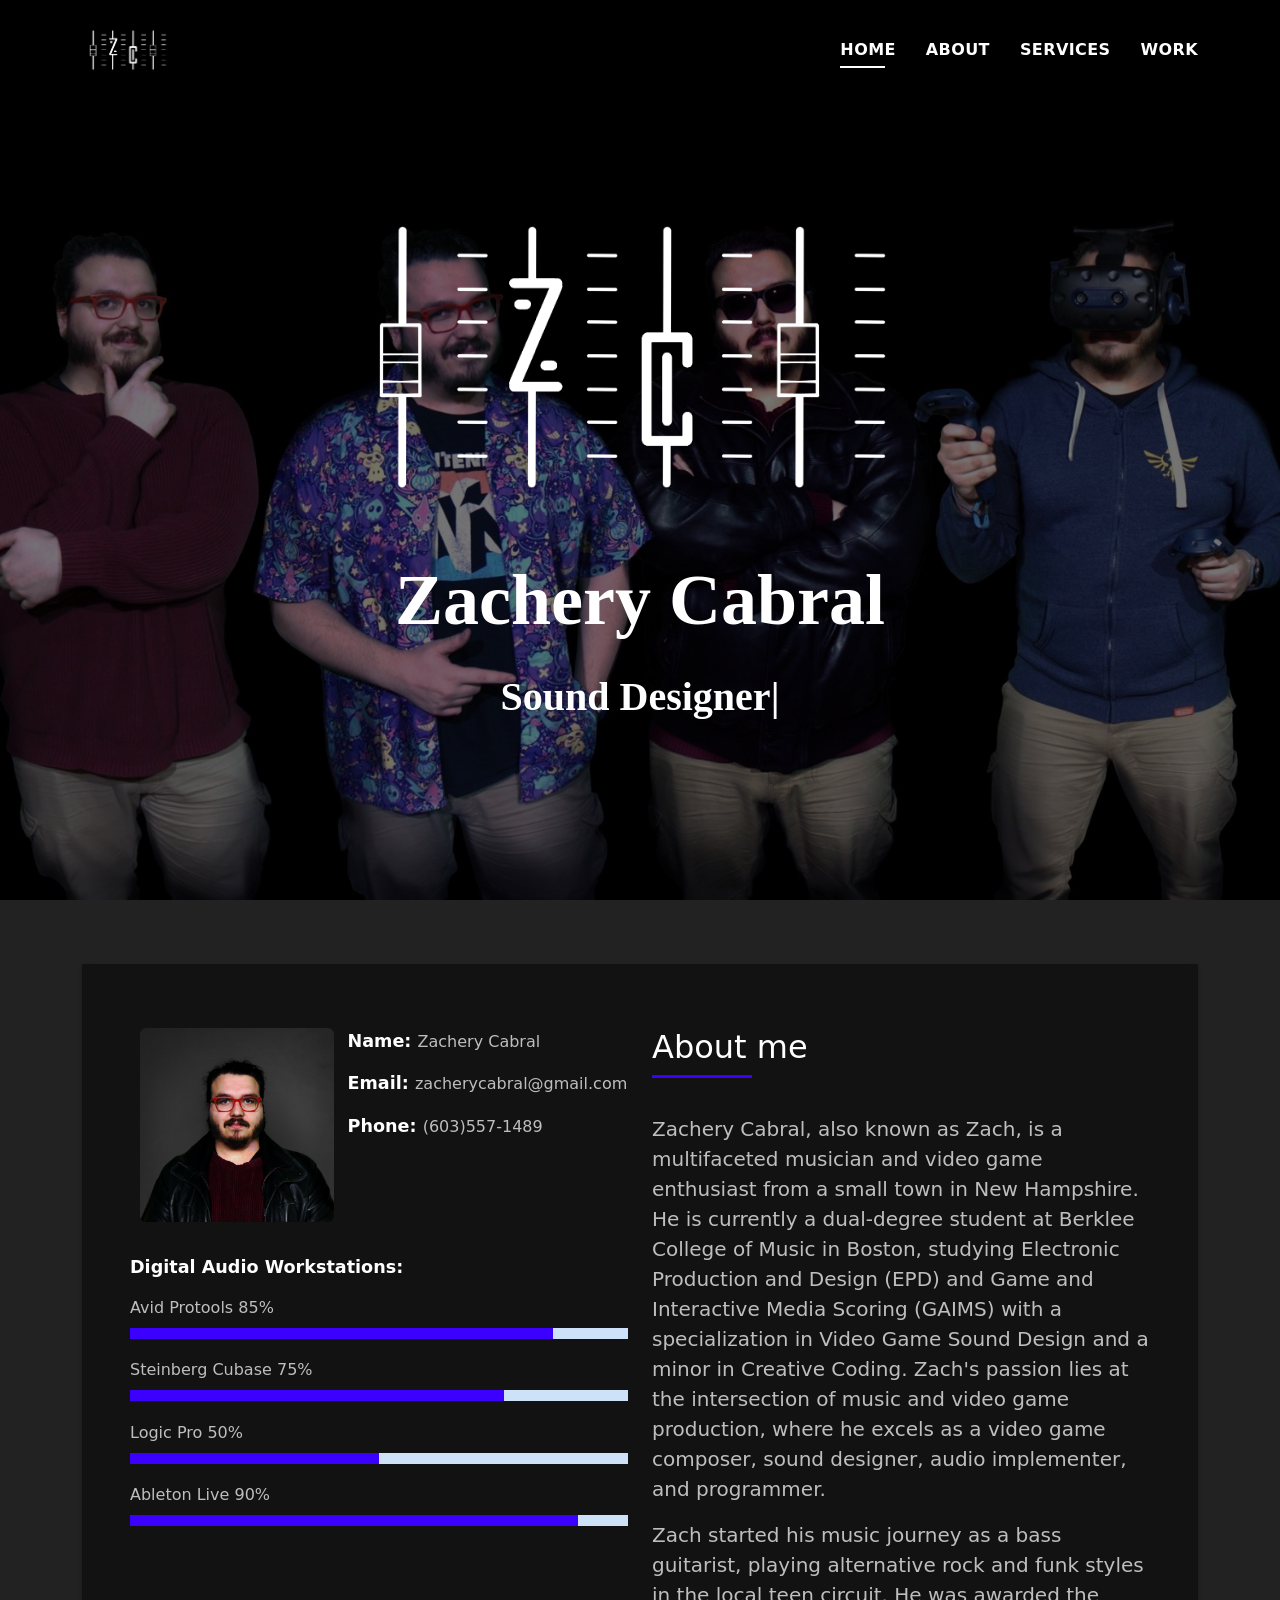
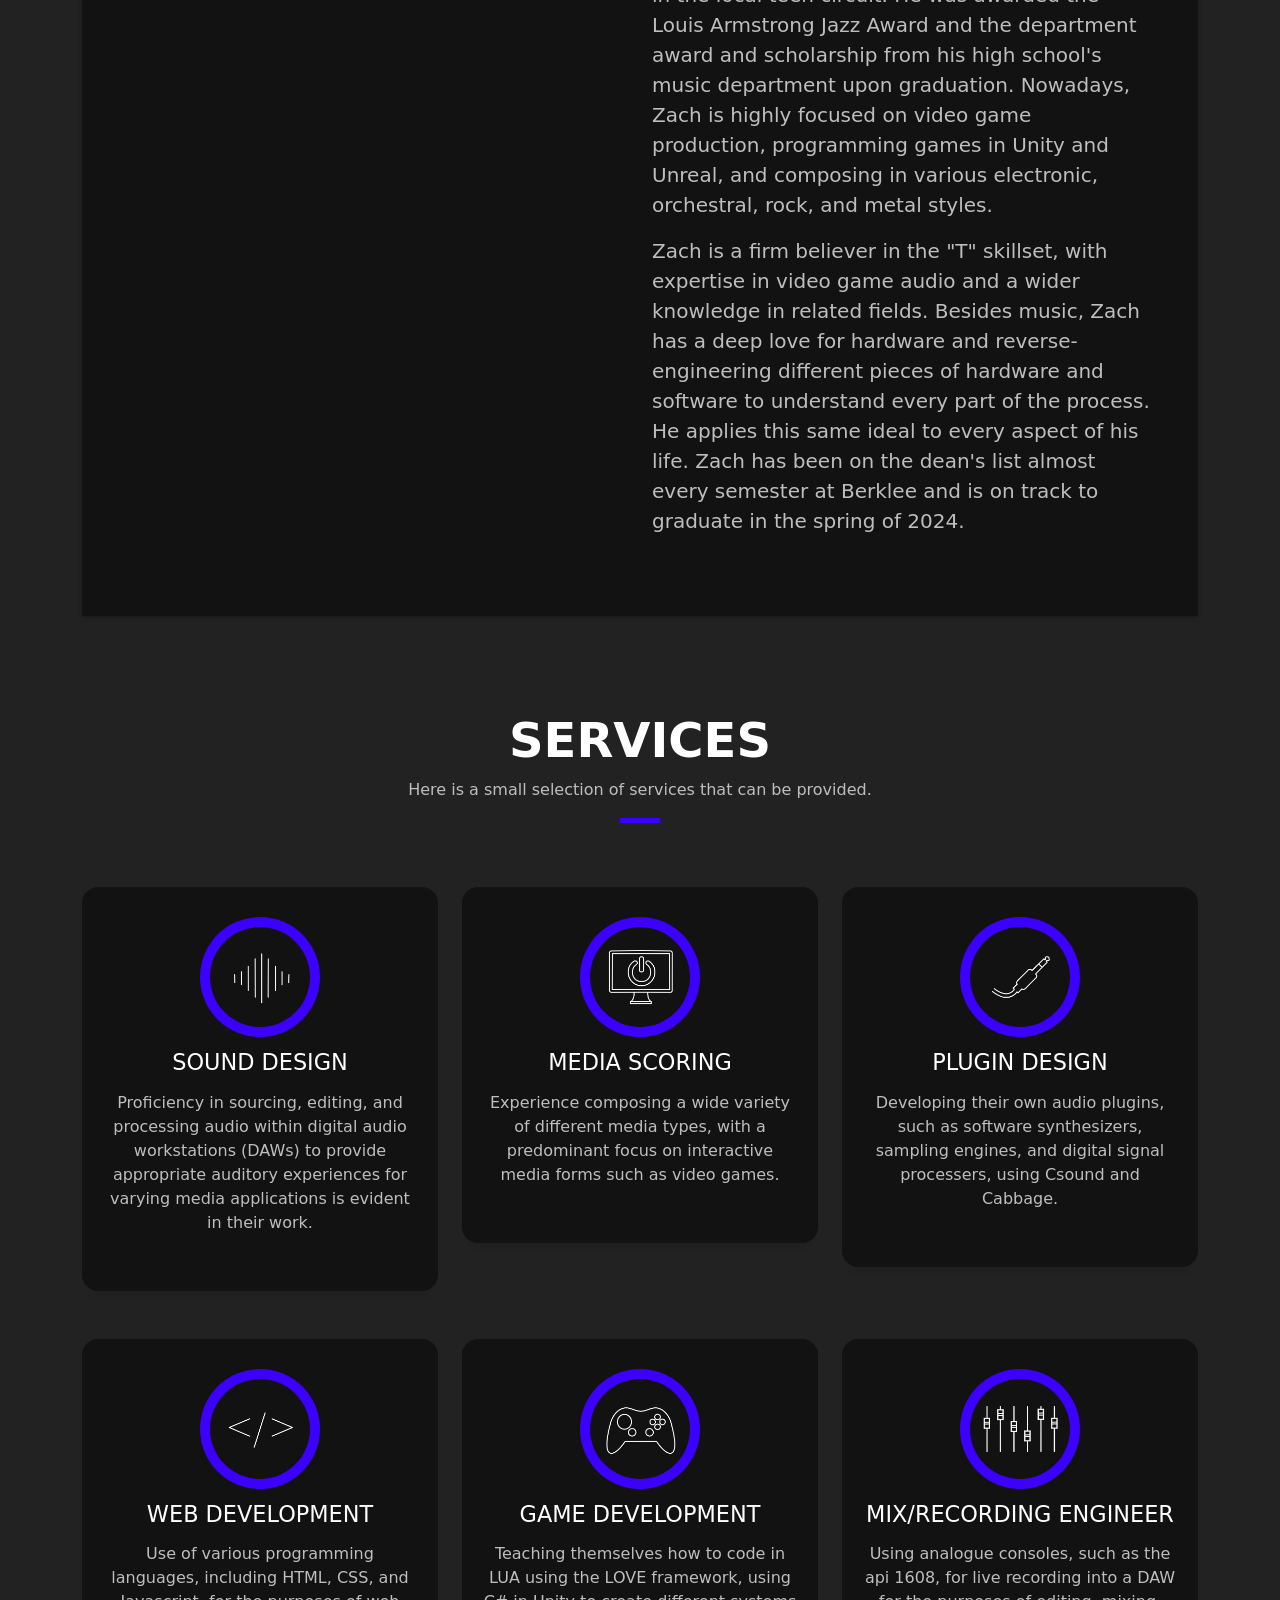
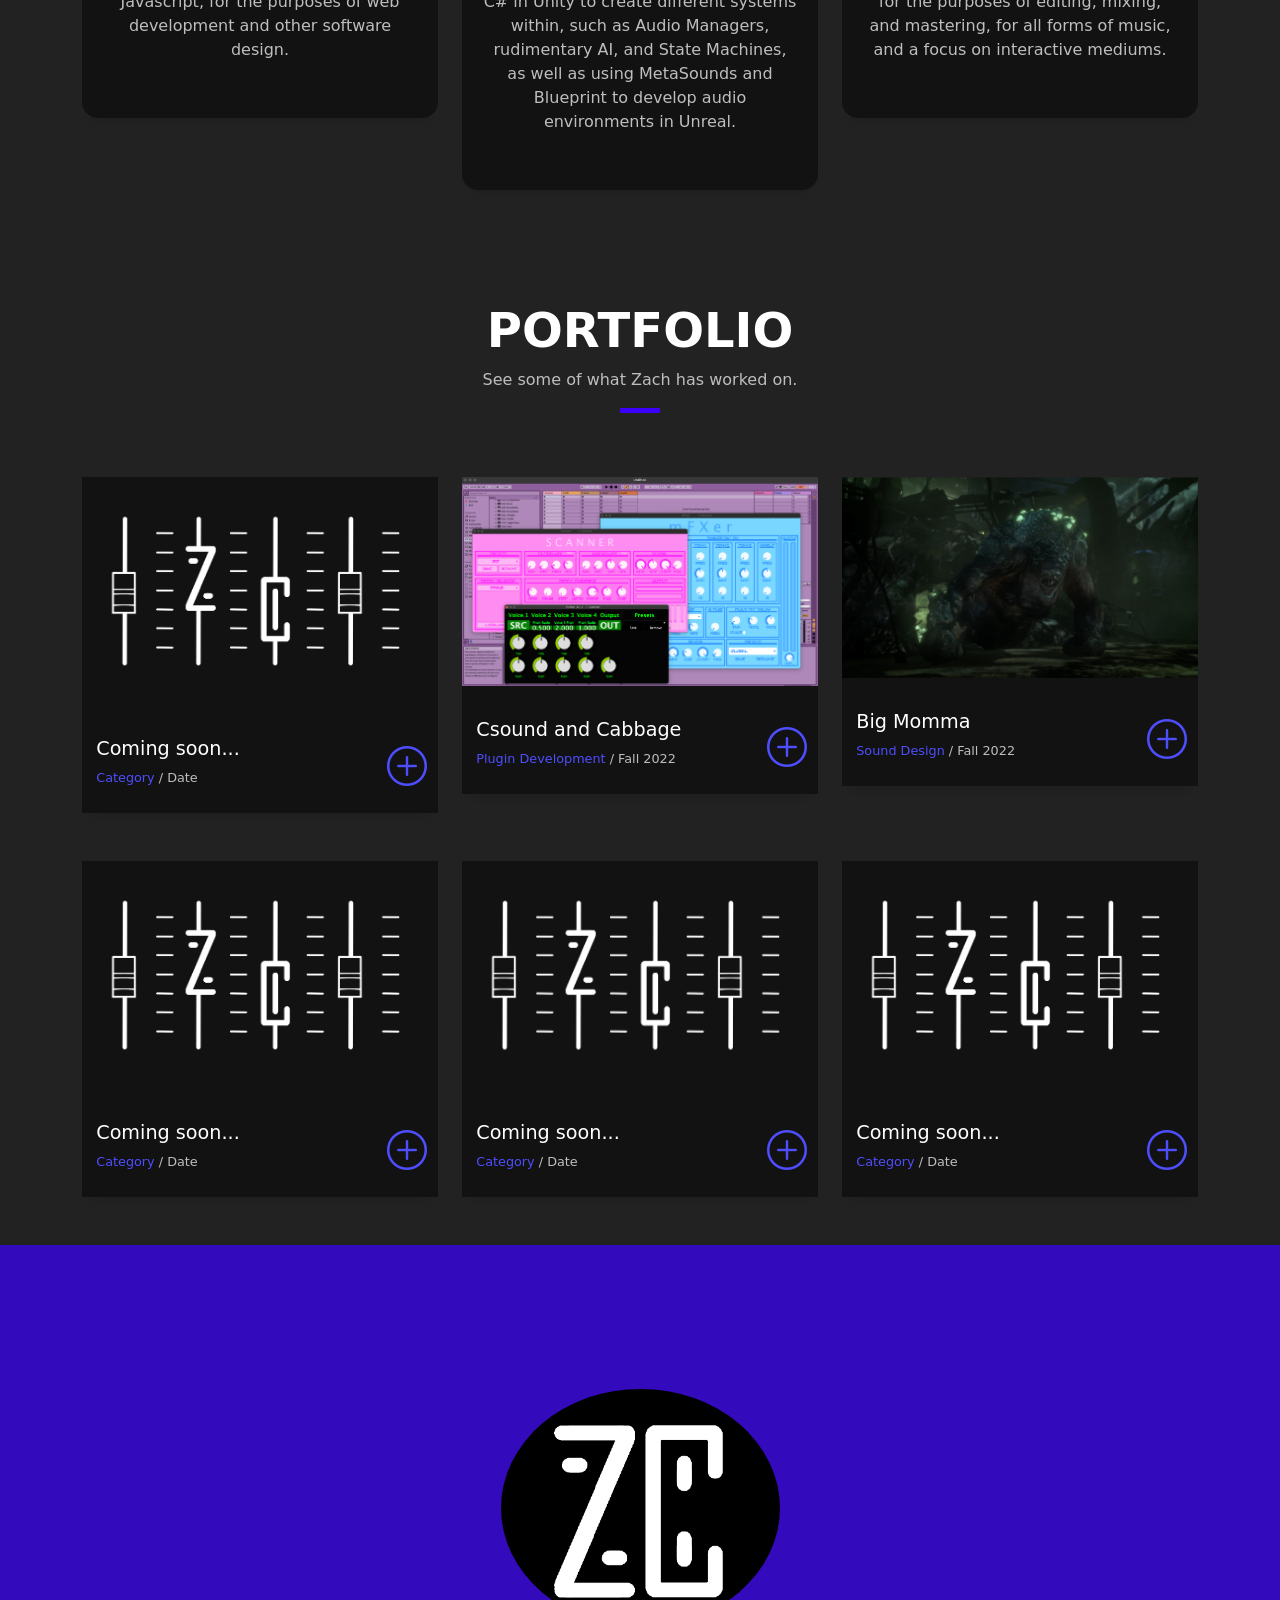
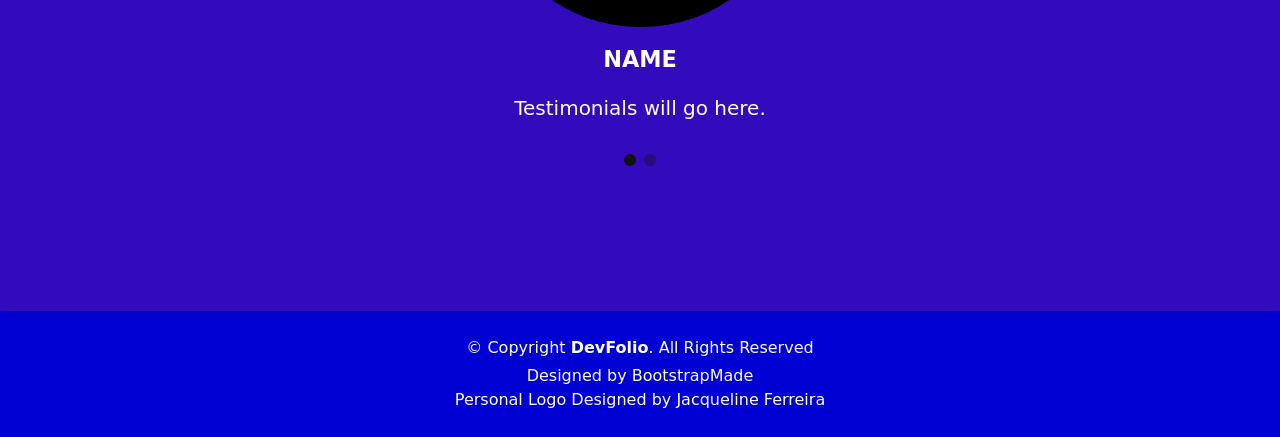
==== commit 3e70003d: "Fixing up the website" ====
--- a/index.html
+++ b/index.html
@@ -10,8 +10,8 @@
   <meta content="" name="keywords">
 
   <!-- Favicons -->
-  <link href="assets/Examples:Downloadables/Tiny_Logo.png" rel="icon">
-  <link href="assets/Examples:Downloadables/Tiny_Logo.png" rel="apple-touch-icon">
+  <link href="assets/ExamplesAndDownloadables/Tiny_Logo.png" rel="icon">
+  <link href="assets/ExamplesAndDownloadables/Tiny_Logo.png" rel="apple-touch-icon">
 
   <!-- Vendor CSS Files -->
   <link href="assets/vendor/bootstrap/css/bootstrap.min.css" rel="stylesheet">
@@ -73,7 +73,7 @@
   </header><!-- End Header -->
 
   <!-- ======= Hero Section ======= -->
-  <div id="hero" class="hero route bg-image" style="background-image: url(assets/Examples:Downloadables/index_hero.jpg)">
+  <div id="hero" class="hero route bg-image" style="background-image: url(assets/ExamplesAndDownloadables/index_hero.jpg)">
     <div class="overlay-itro"></div>
     <div class="hero-content display-table">
       <div class="table-cell">
@@ -101,7 +101,7 @@
                   <div class="row">
                     <div class="col-sm-6 col-md-5">
                       <div class="about-img">
-                        <img src="assets/Examples:Downloadables/Zach_Icon.png" class="img-fluid rounded b-shadow-a" alt="">
+                        <img src="assets/ExamplesAndDownloadables/Zach_Icon.png" class="img-fluid rounded b-shadow-a" alt="">
                       </div>
                     </div>
                     <div class="col-sm-6 col-md-7">
@@ -151,13 +151,13 @@
                       </h5>
                     </div>
                     <p class="lead">
-                      I am a student at Berklee College of Music, completing a 5 year dual degree program in 'Electronic Production and Design' and 'Game and Interactive Media Scoring' with a minor in 'Creative Coding' and a specialization in 'Video Game Sound Design'. 
+                      Zachery Cabral, also known as Zach, is a multifaceted musician and video game enthusiast from a small town in New Hampshire. He is currently a dual-degree student at Berklee College of Music in Boston, studying Electronic Production and Design (EPD) and Game and Interactive Media Scoring (GAIMS) with a specialization in Video Game Sound Design and a minor in Creative Coding. Zach's passion lies at the intersection of music and video game production, where he excels as a video game composer, sound designer, audio implementer, and programmer.
                     </p>
                     <p class="lead">
-                      During my time at Berklee, since my enrollment in Fall 2019, I have been on the Dean's list for outstanding academic achievement for the Fall 2019, Fall 2020, Spring 2021, Fall 2021, and Spring 2022 semesters.
+                      Zach started his music journey as a bass guitarist, playing alternative rock and funk styles in the local teen circuit. He was awarded the Louis Armstrong Jazz Award and the department award and scholarship from his high school's music department upon graduation. Nowadays, Zach is highly focused on video game production, programming games in Unity and Unreal, and composing in various electronic, orchestral, rock, and metal styles.
                     </p>
                     <p class="lead">
-                      I have always loved Video Games and interactive media, and I hope that after my time at Berklee I can go onto continue studying or working on projects within the field of interactive and immerive media.
+                      Zach is a firm believer in the "T" skillset, with expertise in video game audio and a wider knowledge in related fields. Besides music, Zach has a deep love for hardware and reverse-engineering different pieces of hardware and software to understand every part of the process. He applies this same ideal to every aspect of his life. Zach has been on the dean's list almost every semester at Berklee and is on track to graduate in the spring of 2024.
                     </p>
                   </div>
                 </div>
@@ -178,7 +178,7 @@
                 Services
               </h3>
               <p class="subtitle-a">
-                Here is a small selection of services I can provide.
+                Here is a small selection of services that can be provided.
               </p>
               <div class="line-mf"></div>
             </div>
@@ -194,7 +194,7 @@
               <div class="service-content">
                 <h2 class="s-title">Sound Design</h2>
                 <p class="s-description text-center">
-                  I am proficient in sourcing, editing, and processing audio within DAWs to provide appropriate auditory experiences for varying media applications.
+                  Proficiency in sourcing, editing, and processing audio within digital audio workstations (DAWs) to provide appropriate auditory experiences for varying media applications is evident in their work.
                 </p>
               </div>
             </div>
@@ -207,7 +207,7 @@
               <div class="service-content">
                 <h2 class="s-title">Media Scoring</h2>
                 <p class="s-description text-center">
-                  I have composed a wide varitey of different media types, with a predominant focus on interactive media forms such as Video Games.
+                  Experience composing a wide variety of different media types, with a predominant focus on interactive media forms such as video games.
                 </p>
               </div>
             </div>
@@ -220,7 +220,7 @@
               <div class="service-content">
                 <h2 class="s-title">Plugin Design</h2>
                 <p class="s-description text-center">
-                  Using Csound and Cabbage, I have learned to develop my own Audio Plugins, such as software synthesizers, sampling engines, and digital signal processing.
+                  Developing their own audio plugins, such as software synthesizers, sampling engines, and digital signal processers, using Csound and Cabbage.
                 </p>
               </div>
             </div>
@@ -233,7 +233,7 @@
               <div class="service-content">
                 <h2 class="s-title">Web Development</h2>
                 <p class="s-description text-center">
-                  I have studied HTML, CSS, and Javascript among other languages for the purposes of web development and other software design.
+                  Use of various programming languages, including HTML, CSS, and Javascript, for the purposes of web development and other software design.
                 </p>
               </div>
             </div>
@@ -246,7 +246,7 @@
               <div class="service-content">
                 <h2 class="s-title">Game Development</h2>
                 <p class="s-description text-center">
-                  I taught myself how to code in LUA using the LOVE framework as well as studying the use of C# to create different systems within Unity, such as audio systems.
+                  Teaching themselves how to code in LUA using the LOVE framework, using C# in Unity to create different systems within, such as Audio Managers, rudimentary AI, and State Machines, as well as using MetaSounds and Blueprint to develop audio environments in Unreal.
                 </p>
               </div>
             </div>
@@ -259,7 +259,7 @@
               <div class="service-content">
                 <h2 class="s-title">Mix/Recording Engineer</h2>
                 <p class="s-description text-center">
-                  I have spent time learning how to use analogue consoles such as the api 1608 for live recording into a DAW for the purposes of Editing, Mixing, and Mastering.
+                  Using analogue consoles, such as the api 1608, for live recording into a DAW for the purposes of editing, mixing, and mastering, for all forms of music, and a focus on interactive mediums.
                 </p>
               </div>
             </div>
@@ -332,7 +332,7 @@
                 Portfolio
               </h3>
               <p class="subtitle-a">
-                See some of what I've been working on.
+                See some of what Zach has worked on.
               </p>
               <div class="line-mf"></div>
             </div>
@@ -341,9 +341,33 @@
         <div class="row">
           <div class="col-md-4">
             <div class="work-box">
-              <a href="assets/Examples:Downloadables/Csound-Cabbage.png" data-gallery="portfolioGallery" class="portfolio-lightbox">
+              <a href="assets\img\logo_white.png" data-gallery="portfolioGallery" class="portfolio-lightbox">
                 <div class="work-img">
-                  <img src="assets/Examples:Downloadables/Csound-Cabbage.png" alt="" class="img-fluid">
+                  <img src="assets\img\logo_white.png" alt="" class="img-fluid">
+                </div>
+              </a>
+              <div class="work-content">
+                <div class="row">
+                  <div class="col-sm-8">
+                    <h2 class="w-title">Coming soon...</h2>
+                    <div class="w-more">
+                      <span class="w-ctegory">Category</span> / <span class="w-date">Date</span>
+                    </div>
+                  </div>
+                  <div class="col-sm-4">
+                    <div class="w-like">
+                      <a href=""> <span class="bi bi-plus-circle"></span></a>
+                    </div>
+                  </div>
+                </div>
+              </div>
+            </div>
+          </div>
+          <div class="col-md-4">
+            <div class="work-box">
+              <a href="assets/ExamplesAndDownloadables/Csound-Cabbage.png" data-gallery="portfolioGallery" class="portfolio-lightbox">
+                <div class="work-img">
+                  <img src="assets/ExamplesAndDownloadables/Csound-Cabbage.png" alt="" class="img-fluid">
                 </div>
               </a>
               <div class="work-content">
@@ -365,9 +389,9 @@
           </div>
           <div class="col-md-4">
             <div class="work-box">
-              <a href="assets/Examples:Downloadables/Big-Momma.png" data-gallery="portfolioGallery" class="portfolio-lightbox">
+              <a href="assets/ExamplesAndDownloadables/Big-Momma.png" data-gallery="portfolioGallery" class="portfolio-lightbox">
                 <div class="work-img">
-                  <img src="assets/Examples:Downloadables/Big-Momma.png" alt="" class="img-fluid">
+                  <img src="assets/ExamplesAndDownloadables/Big-Momma.png" alt="" class="img-fluid">
                 </div>
               </a>
               <div class="work-content">
@@ -389,22 +413,22 @@
           </div>
           <div class="col-md-4">
             <div class="work-box">
-              <a href="assets/img/work-3.jpg" data-gallery="portfolioGallery" class="portfolio-lightbox">
+              <a href="assets\img\logo_white.png" data-gallery="portfolioGallery" class="portfolio-lightbox">
                 <div class="work-img">
-                  <img src="assets/img/work-3.jpg" alt="" class="img-fluid">
+                  <img src="assets\img\logo_white.png" alt="" class="img-fluid">
                 </div>
               </a>
               <div class="work-content">
                 <div class="row">
                   <div class="col-sm-8">
-                    <h2 class="w-title">Project #3</h2>
+                    <h2 class="w-title">Coming soon...</h2>
                     <div class="w-more">
                       <span class="w-ctegory">Category</span> / <span class="w-date">Date</span>
                     </div>
                   </div>
                   <div class="col-sm-4">
                     <div class="w-like">
-                      <a href="portfolio-details.html"> <span class="bi bi-plus-circle"></span></a>
+                      <a href=""> <span class="bi bi-plus-circle"></span></a>
                     </div>
                   </div>
                 </div>
@@ -413,22 +437,22 @@
           </div>
           <div class="col-md-4">
             <div class="work-box">
-              <a href="assets/img/work-4.jpg" data-gallery="portfolioGallery" class="portfolio-lightbox">
+              <a href="assets\img\logo_white.png" data-gallery="portfolioGallery" class="portfolio-lightbox">
                 <div class="work-img">
-                  <img src="assets/img/work-4.jpg" alt="" class="img-fluid">
+                  <img src="assets\img\logo_white.png" alt="" class="img-fluid">
                 </div>
               </a>
               <div class="work-content">
                 <div class="row">
                   <div class="col-sm-8">
-                    <h2 class="w-title">Project #4</h2>
+                    <h2 class="w-title">Coming soon...</h2>
                     <div class="w-more">
                       <span class="w-ctegory">Category</span> / <span class="w-date">Date</span>
                     </div>
                   </div>
                   <div class="col-sm-4">
                     <div class="w-like">
-                      <a href="portfolio-details.html"> <span class="bi bi-plus-circle"></span></a>
+                      <a href=""> <span class="bi bi-plus-circle"></span></a>
                     </div>
                   </div>
                 </div>
@@ -437,46 +461,22 @@
           </div>
           <div class="col-md-4">
             <div class="work-box">
-              <a href="assets/img/work-5.jpg" data-gallery="portfolioGallery" class="portfolio-lightbox">
+              <a href="assets\img\logo_white.png" data-gallery="portfolioGallery" class="portfolio-lightbox">
                 <div class="work-img">
-                  <img src="assets/img/work-5.jpg" alt="" class="img-fluid">
+                  <img src="assets\img\logo_white.png" alt="" class="img-fluid">
                 </div>
               </a>
               <div class="work-content">
                 <div class="row">
                   <div class="col-sm-8">
-                    <h2 class="w-title">Project #5</h2>
+                    <h2 class="w-title">Coming soon...</h2>
                     <div class="w-more">
                       <span class="w-ctegory">Category</span> / <span class="w-date">Date</span>
                     </div>
                   </div>
                   <div class="col-sm-4">
                     <div class="w-like">
-                      <a href="portfolio-details.html"> <span class="bi bi-plus-circle"></span></a>
-                    </div>
-                  </div>
-                </div>
-              </div>
-            </div>
-          </div>
-          <div class="col-md-4">
-            <div class="work-box">
-              <a href="assets/img/work-6.jpg" data-gallery="portfolioGallery" class="portfolio-lightbox">
-                <div class="work-img">
-                  <img src="assets/img/work-6.jpg" alt="" class="img-fluid">
-                </div>
-              </a>
-              <div class="work-content">
-                <div class="row">
-                  <div class="col-sm-8">
-                    <h2 class="w-title">Project #6</h2>
-                    <div class="w-more">
-                      <span class="w-ctegory">Category</span> / <span class="w-date">Date</span>
-                    </div>
-                  </div>
-                  <div class="col-sm-4">
-                    <div class="w-like">
-                      <a href="portfolio-details.html"> <span class="bi bi-plus-circle"></span></a>
+                      <a href=""> <span class="bi bi-plus-circle"></span></a>
                     </div>
                   </div>
                 </div>
@@ -489,7 +489,7 @@
     </section><!-- End Portfolio Section -->
 
     <!-- ======= Testimonials Section ======= -->
-    <div class="testimonials paralax-mf bg-image" style="background-image: url(assets/img/overlay-bg.jpg)">
+    <div class="testimonials paralax-mf bg-image" style="background-image: url(assets\ExamplesAndDownloadables\Missing_Texture.jpg)">
       <div class="overlay-mf"></div>
       <div class="container">
         <div class="row">
@@ -501,13 +501,12 @@
                 <div class="swiper-slide">
                   <div class="testimonial-box">
                     <div class="author-test">
-                      <img src="assets/img/testimonial-2.jpg" alt="" class="rounded-circle b-shadow-a">
-                      <span class="author">Xavi Alonso</span>
+                      <img src="assets\ExamplesAndDownloadables\Tiny_Logo.png" alt="" class="rounded-circle b-shadow-a" width="25%" height="25%">
+                      <span class="author">Name</span>
                     </div>
                     <div class="content-test">
                       <p class="description lead">
-                        Curabitur arcu erat, accumsan id imperdiet et, porttitor at sem. Lorem ipsum dolor sit amet,
-                        consectetur adipiscing elit.
+                        Testimonials will go here.
                       </p>
                     </div>
                   </div>
@@ -516,13 +515,12 @@
                 <div class="swiper-slide">
                   <div class="testimonial-box">
                     <div class="author-test">
-                      <img src="assets/img/testimonial-4.jpg" alt="" class="rounded-circle b-shadow-a">
-                      <span class="author">Marta Socrate</span>
+                      <img src="assets\ExamplesAndDownloadables\Tiny_Logo.png" alt="" class="rounded-circle b-shadow-a" width="25%" height="25%">
+                      <span class="author">Name</span>
                     </div>
                     <div class="content-test">
                       <p class="description lead">
-                        Curabitur arcu erat, accumsan id imperdiet et, porttitor at sem. Lorem ipsum dolor sit amet,
-                        consectetur adipiscing elit.
+                        Testimonials will go here.
                       </p>
                     </div>
                   </div>
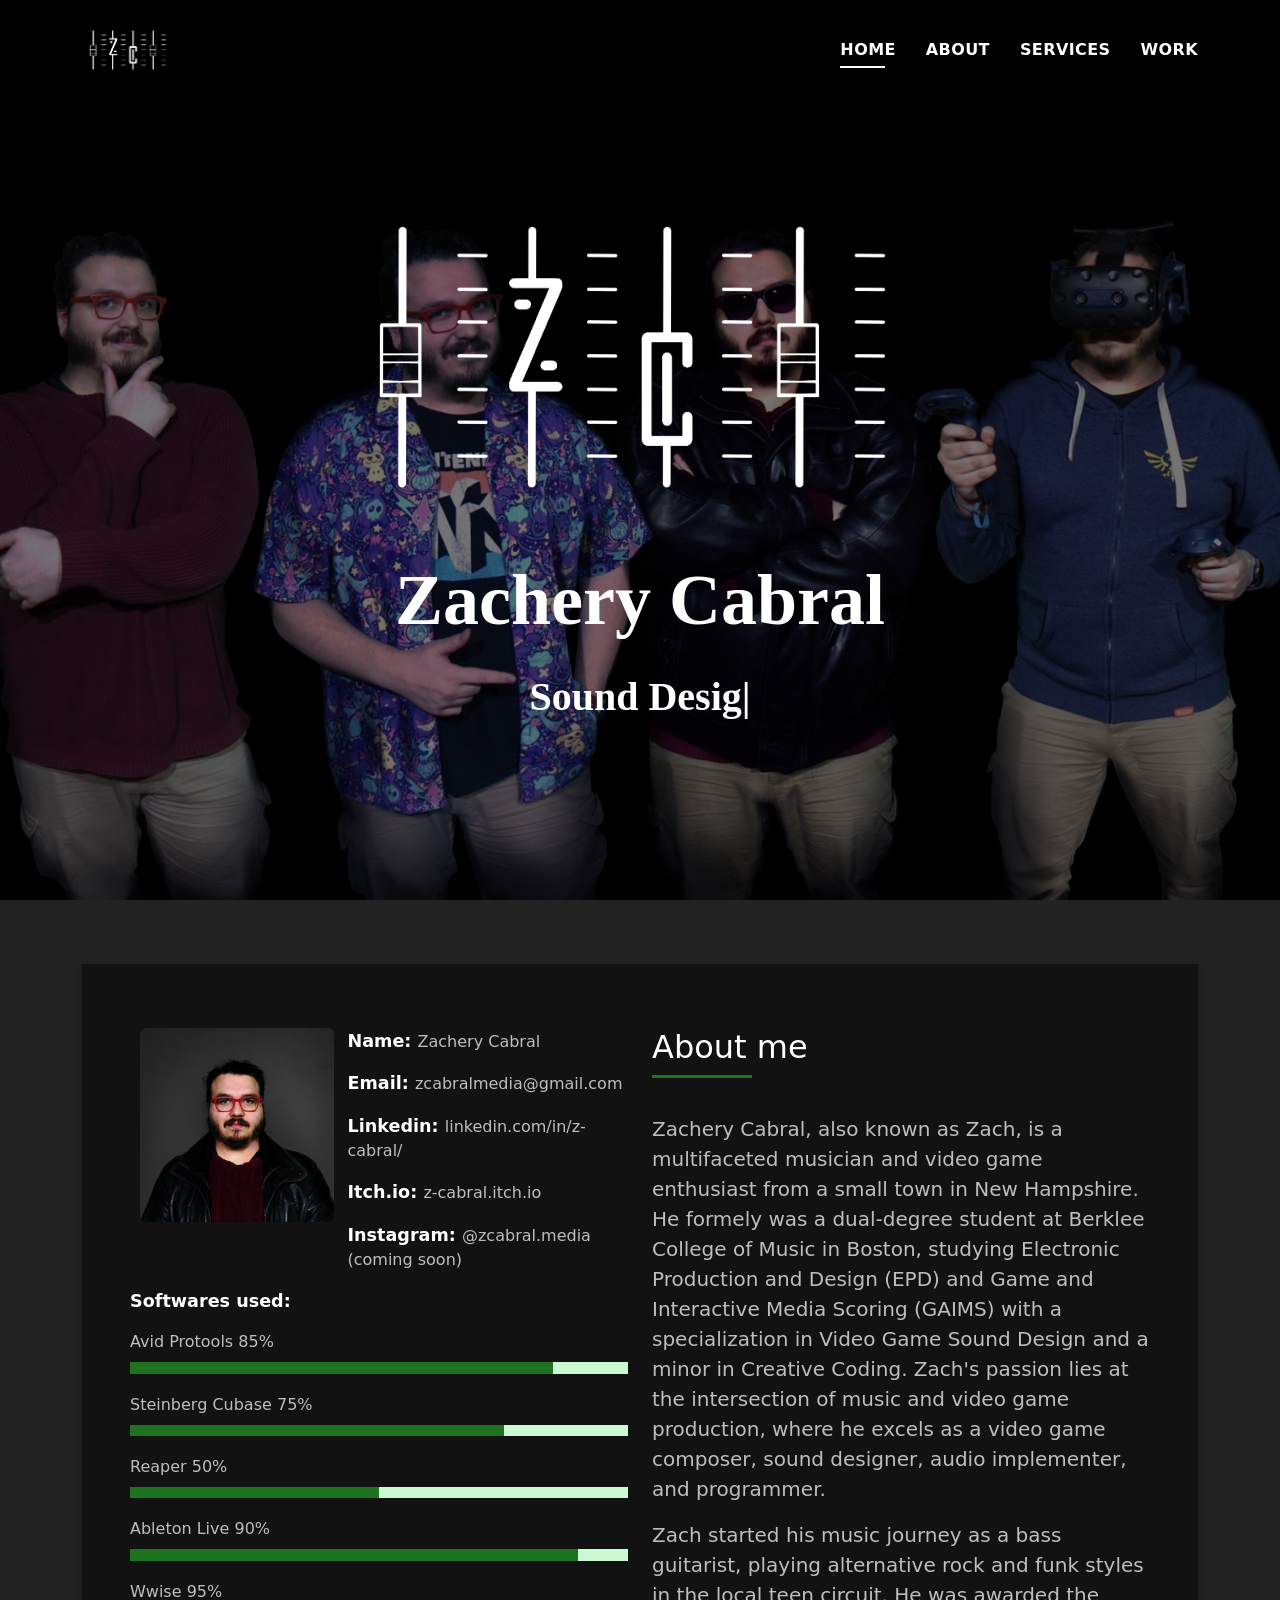
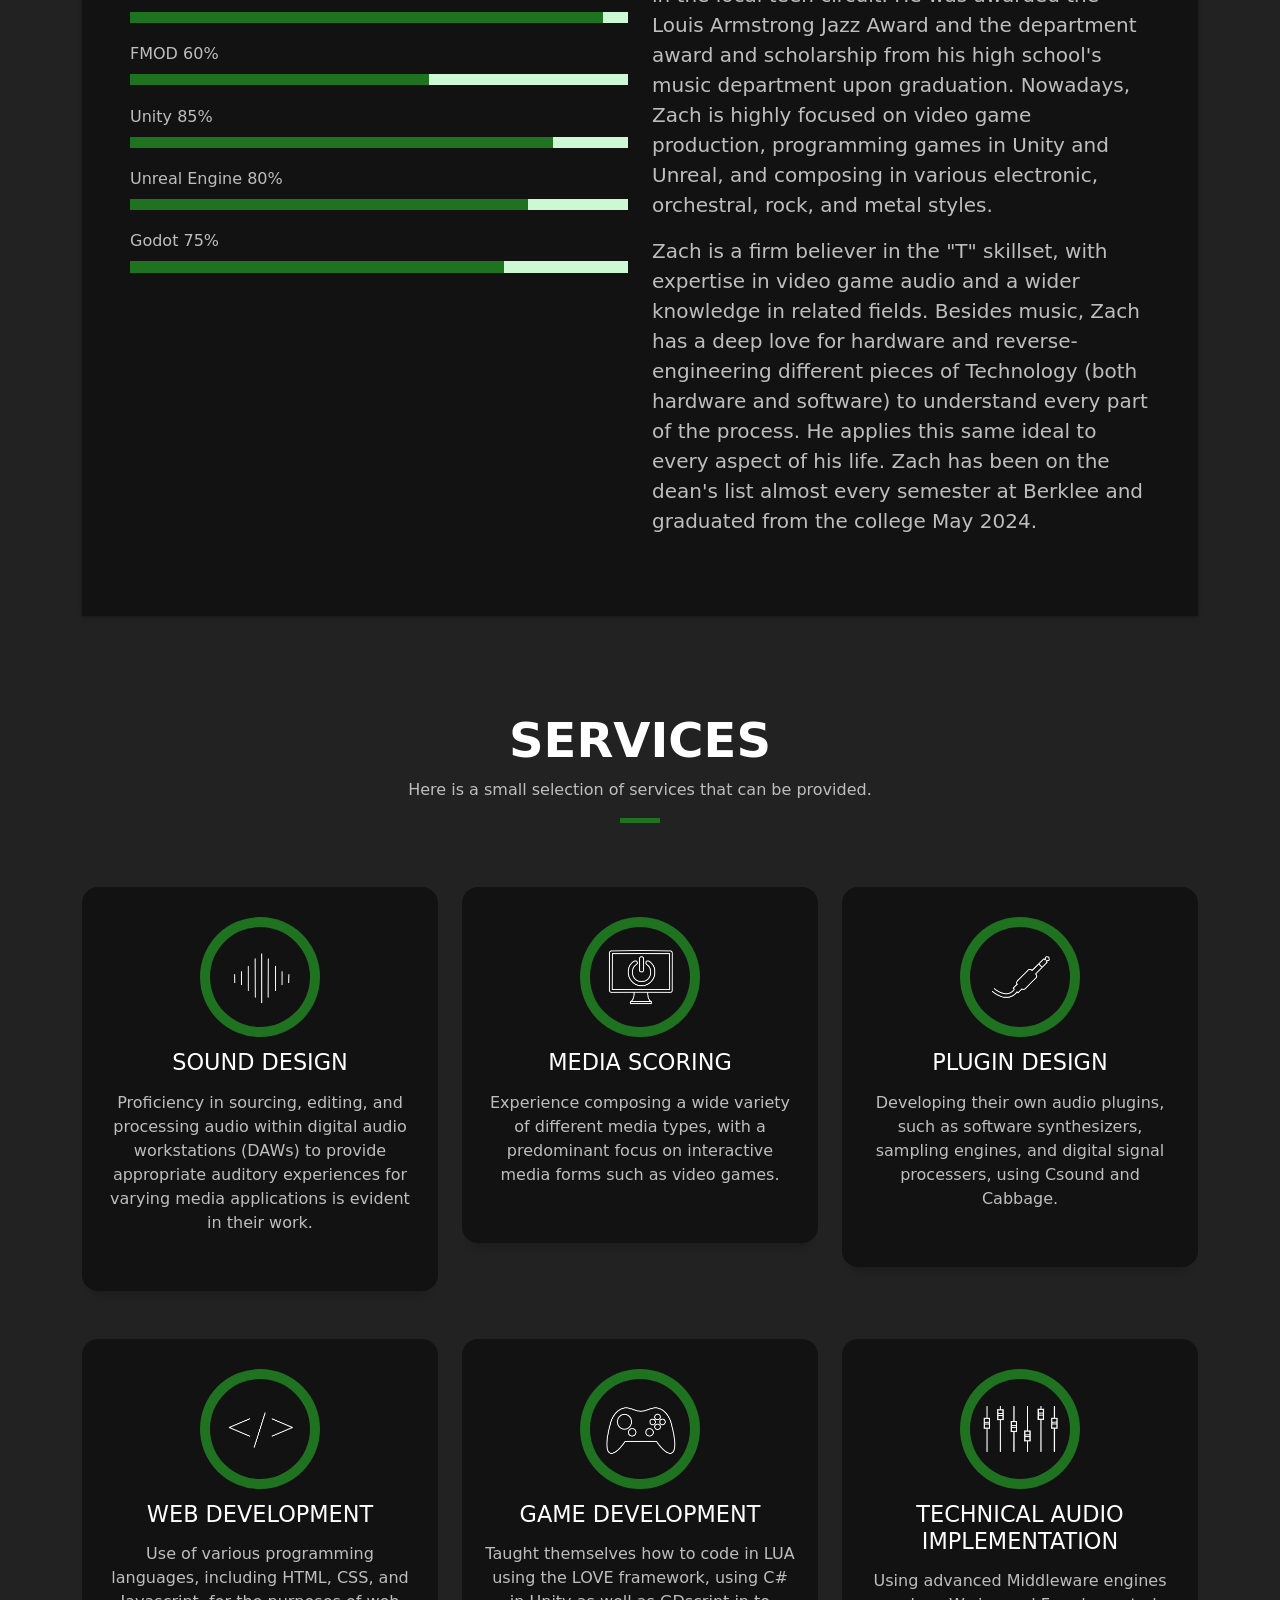
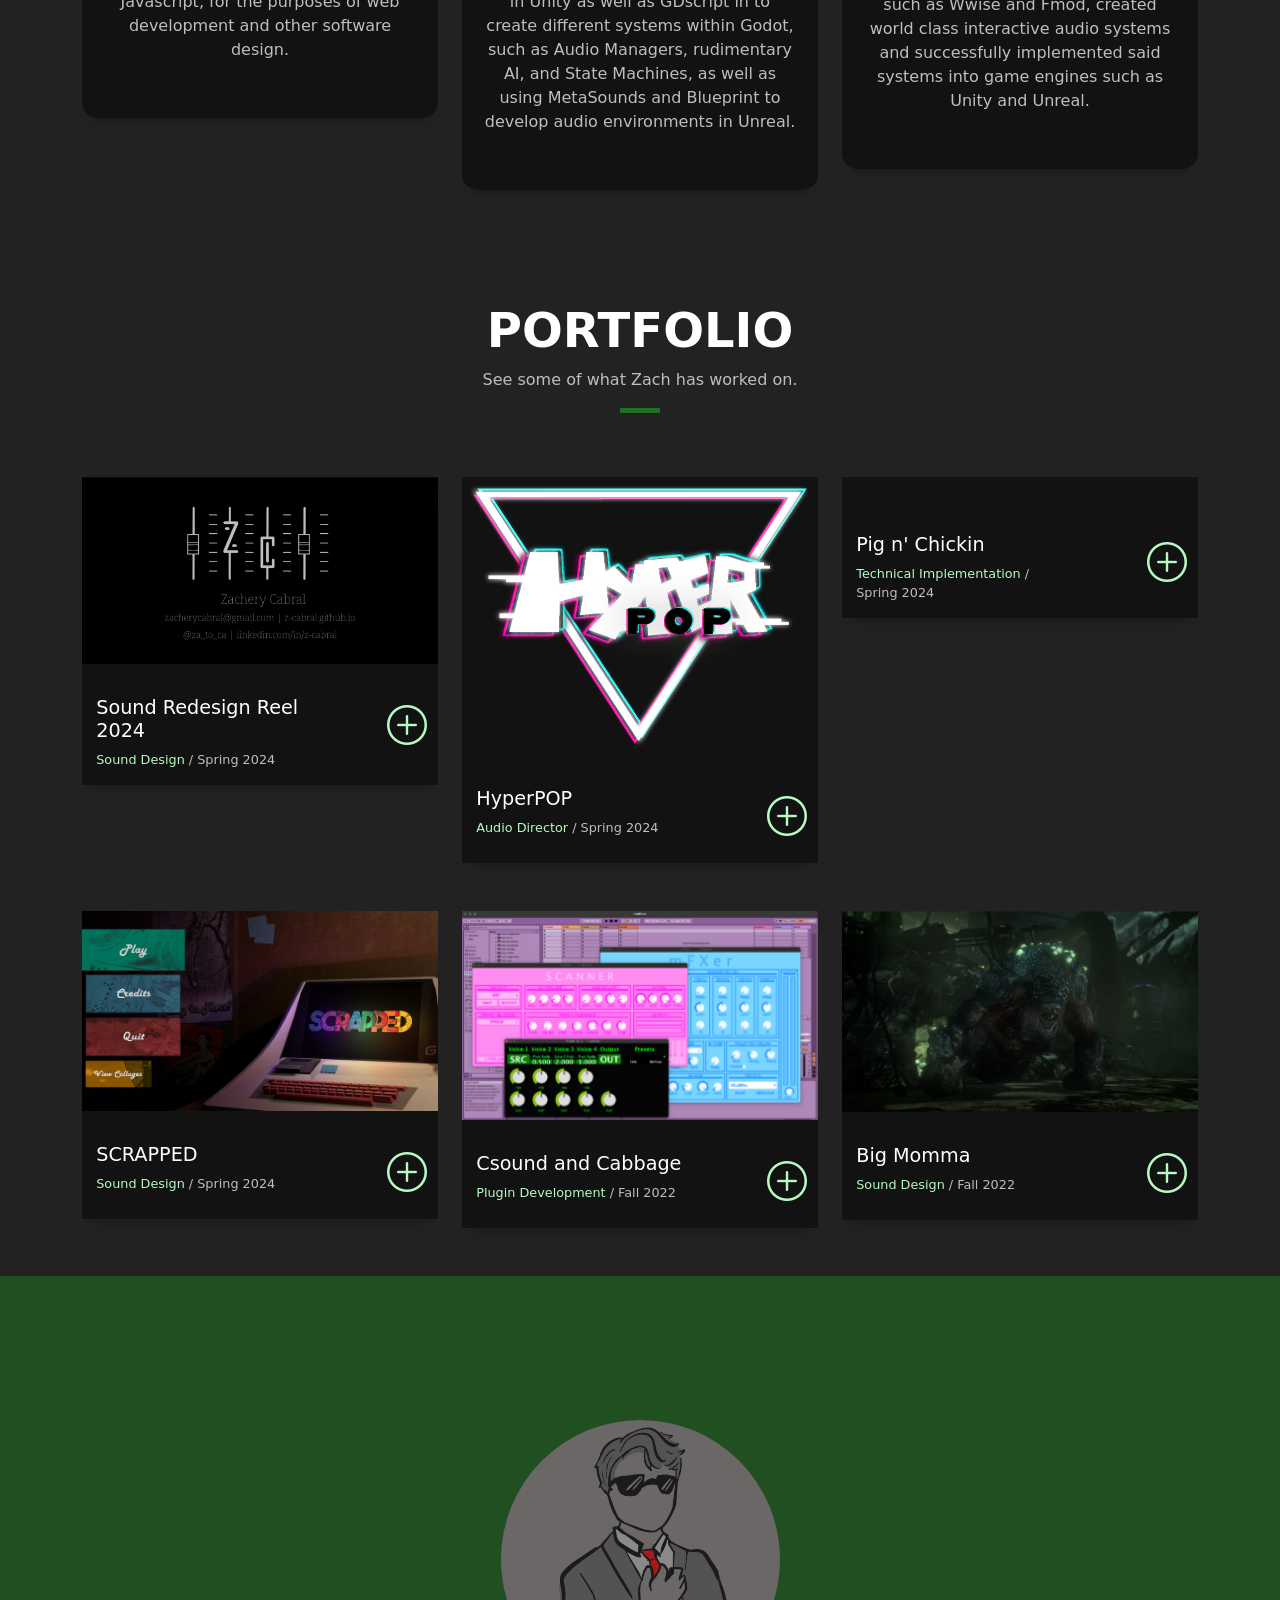
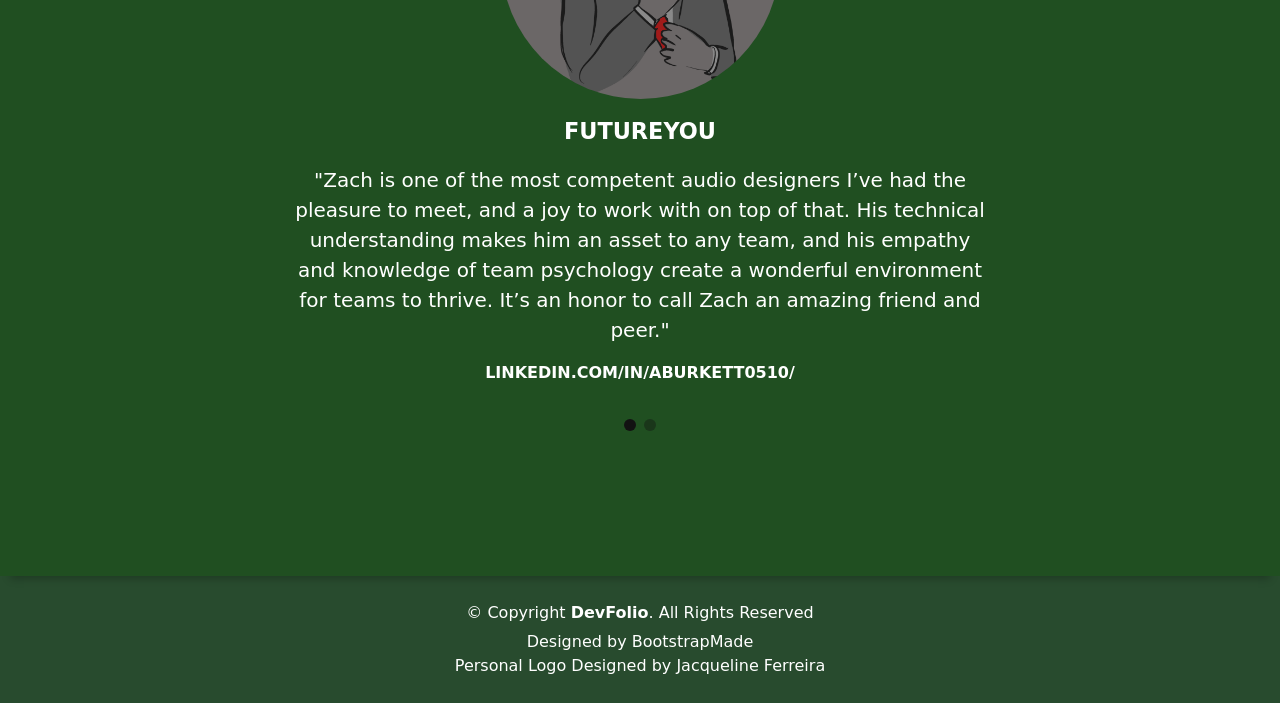
==== commit 82a61826: "Updating Website for After Berklee!!" ====
--- a/index.html
+++ b/index.html
@@ -81,7 +81,7 @@
           <!--<p class="display-6 color-d">Hello, world!</p>-->
           <a href="index.html" class="logo"><img src="assets/img/logo_white.png" alt="" class="img-fluid"></a>
           <h1 class="hero-title mb-4">Zachery Cabral</h1>
-          <p class="hero-subtitle"><span class="typed" data-typed-items="Sound Designer, Musician, Developer, Freelancer"></span></p>
+          <p class="hero-subtitle"><span class="typed" data-typed-items="Sound Designer, Musician, Technical Implementer, Game Audio Specialist, Game Developer, "></span></p>
           <!-- <p class="pt-3"><a class="btn btn-primary btn js-scroll px-4" href="#about" role="button">Learn More</a></p> -->
         </div>
       </div>
@@ -108,13 +108,16 @@
                       <div class="about-info">
                         <p><span class="title-s">Name: </span> <span>Zachery Cabral</span></p>
                         <!-- <p><span class="title-s">Profile: </span> <span>full stack developer</span></p> -->
-                        <p><span class="title-s">Email: </span> <span>zacherycabral@gmail.com</span></p>
-                        <p><span class="title-s">Phone: </span> <span>(603)557-1489</span></p>
+                        <p><span class="title-s">Email: </span> <span>zcabralmedia@gmail.com</span></p>
+                        <p><span class="title-s">Linkedin: </span> <span>linkedin.com/in/z-cabral/</span></p>
+                        <p><span class="title-s">Itch.io: </span> <span>z-cabral.itch.io</span></p>
+                        <p><span class="title-s">Instagram: </span> <span>@zcabral.media (coming soon)</span></p>
+                        <!-- <p><span class="title-s">Phone: </span> <span>(555)555-5555</span></p> -->
                       </div>
                     </div>
                   </div>
                   <div class="skill-mf">
-                    <p class="title-s">Digital Audio Workstations:</p>
+                    <p class="title-s">Softwares used:</p>
                     <!-- <dl>
                       <dt>Digital Audio Workstations:</dt>
                         <dd>- Avid Protools</dd>
@@ -133,13 +136,33 @@
                     <div class="progress">
                       <div class="progress-bar" role="progressbar" style="width: 75%" aria-valuenow="75" aria-valuemin="0" aria-valuemax="100"></div>
                     </div>
-                    <span>Logic Pro</span> <span class="pull-right">50%</span>
+                    <span>Reaper</span> <span class="pull-right">50%</span>
                     <div class="progress">
                       <div class="progress-bar" role="progressbar" style="width: 50%" aria-valuenow="50" aria-valuemin="0" aria-valuemax="100"></div>
                     </div>
                     <span>Ableton Live</span> <span class="pull-right">90%</span>
                     <div class="progress">
                       <div class="progress-bar" role="progressbar" style="width: 90%" aria-valuenow="90" aria-valuemin="0" aria-valuemax="100"></div>
+                    </div>
+                    <span>Wwise</span> <span class="pull-right">95%</span>
+                    <div class="progress">
+                      <div class="progress-bar" role="progressbar" style="width: 95%" aria-valuenow="90" aria-valuemin="0" aria-valuemax="100"></div>
+                    </div>
+                    <span>FMOD</span> <span class="pull-right">60%</span>
+                    <div class="progress">
+                      <div class="progress-bar" role="progressbar" style="width: 60%" aria-valuenow="90" aria-valuemin="0" aria-valuemax="100"></div>
+                    </div>
+                    <span>Unity</span> <span class="pull-right">85%</span>
+                    <div class="progress">
+                      <div class="progress-bar" role="progressbar" style="width: 85%" aria-valuenow="90" aria-valuemin="0" aria-valuemax="100"></div>
+                    </div>
+                    <span>Unreal Engine</span> <span class="pull-right">80%</span>
+                    <div class="progress">
+                      <div class="progress-bar" role="progressbar" style="width: 80%" aria-valuenow="90" aria-valuemin="0" aria-valuemax="100"></div>
+                    </div>
+                    <span>Godot</span> <span class="pull-right">75%</span>
+                    <div class="progress">
+                      <div class="progress-bar" role="progressbar" style="width: 75%" aria-valuenow="90" aria-valuemin="0" aria-valuemax="100"></div>
                     </div>
                   </div>
                 </div>
@@ -151,13 +174,13 @@
                       </h5>
                     </div>
                     <p class="lead">
-                      Zachery Cabral, also known as Zach, is a multifaceted musician and video game enthusiast from a small town in New Hampshire. He is currently a dual-degree student at Berklee College of Music in Boston, studying Electronic Production and Design (EPD) and Game and Interactive Media Scoring (GAIMS) with a specialization in Video Game Sound Design and a minor in Creative Coding. Zach's passion lies at the intersection of music and video game production, where he excels as a video game composer, sound designer, audio implementer, and programmer.
+                      Zachery Cabral, also known as Zach, is a multifaceted musician and video game enthusiast from a small town in New Hampshire. He formely was a dual-degree student at Berklee College of Music in Boston, studying Electronic Production and Design (EPD) and Game and Interactive Media Scoring (GAIMS) with a specialization in Video Game Sound Design and a minor in Creative Coding. Zach's passion lies at the intersection of music and video game production, where he excels as a video game composer, sound designer, audio implementer, and programmer.
                     </p>
                     <p class="lead">
                       Zach started his music journey as a bass guitarist, playing alternative rock and funk styles in the local teen circuit. He was awarded the Louis Armstrong Jazz Award and the department award and scholarship from his high school's music department upon graduation. Nowadays, Zach is highly focused on video game production, programming games in Unity and Unreal, and composing in various electronic, orchestral, rock, and metal styles.
                     </p>
                     <p class="lead">
-                      Zach is a firm believer in the "T" skillset, with expertise in video game audio and a wider knowledge in related fields. Besides music, Zach has a deep love for hardware and reverse-engineering different pieces of hardware and software to understand every part of the process. He applies this same ideal to every aspect of his life. Zach has been on the dean's list almost every semester at Berklee and is on track to graduate in the spring of 2024.
+                      Zach is a firm believer in the "T" skillset, with expertise in video game audio and a wider knowledge in related fields. Besides music, Zach has a deep love for hardware and reverse-engineering different pieces of Technology (both hardware and software) to understand every part of the process. He applies this same ideal to every aspect of his life. Zach has been on the dean's list almost every semester at Berklee and graduated from the college May 2024.
                     </p>
                   </div>
                 </div>
@@ -246,7 +269,7 @@
               <div class="service-content">
                 <h2 class="s-title">Game Development</h2>
                 <p class="s-description text-center">
-                  Teaching themselves how to code in LUA using the LOVE framework, using C# in Unity to create different systems within, such as Audio Managers, rudimentary AI, and State Machines, as well as using MetaSounds and Blueprint to develop audio environments in Unreal.
+                  Taught themselves how to code in LUA using the LOVE framework, using C# in Unity as well as GDscript in to create different systems within Godot, such as Audio Managers, rudimentary AI, and State Machines, as well as using MetaSounds and Blueprint to develop audio environments in Unreal.
                 </p>
               </div>
             </div>
@@ -257,9 +280,9 @@
                 <span class="ico-circle"><img src="assets/img/icons/Mix-Recording_Engineer_White.png" alt="" class="img-fluid"></span>
               </div>
               <div class="service-content">
-                <h2 class="s-title">Mix/Recording Engineer</h2>
+                <h2 class="s-title">Technical Audio Implementation</h2>
                 <p class="s-description text-center">
-                  Using analogue consoles, such as the api 1608, for live recording into a DAW for the purposes of editing, mixing, and mastering, for all forms of music, and a focus on interactive mediums.
+                  Using advanced Middleware engines such as Wwise and Fmod, created world class interactive audio systems and successfully implemented said systems into game engines such as Unity and Unreal.
                 </p>
               </div>
             </div>
@@ -341,22 +364,94 @@
         <div class="row">
           <div class="col-md-4">
             <div class="work-box">
-              <a href="assets\img\logo_white.png" data-gallery="portfolioGallery" class="portfolio-lightbox">
+              <a href="assets/ExamplesAndDownloadables/SoundRedesignReel.png" data-gallery="portfolioGallery" class="portfolio-lightbox">
                 <div class="work-img">
-                  <img src="assets\img\logo_white.png" alt="" class="img-fluid">
+                  <img src="assets/ExamplesAndDownloadables/SoundRedesignReel.png" alt="" class="img-fluid">
                 </div>
               </a>
               <div class="work-content">
                 <div class="row">
                   <div class="col-sm-8">
-                    <h2 class="w-title">Coming soon...</h2>
+                    <h2 class="w-title">Sound Redesign Reel 2024</h2>
                     <div class="w-more">
-                      <span class="w-ctegory">Category</span> / <span class="w-date">Date</span>
+                      <span class="w-ctegory">Sound Design</span> / <span class="w-date">Spring 2024</span>
                     </div>
                   </div>
                   <div class="col-sm-4">
                     <div class="w-like">
-                      <a href=""> <span class="bi bi-plus-circle"></span></a>
+                      <a href="SoundDesignReelSpring2024.html"> <span class="bi bi-plus-circle"></span></a>
+                    </div>
+                  </div>
+                </div>
+              </div>
+            </div>
+          </div>
+          <div class="col-md-4">
+            <div class="work-box">
+              <a href="assets/ExamplesAndDownloadables/HyperPopLogo.png" data-gallery="portfolioGallery" class="portfolio-lightbox">
+                <div class="work-img">
+                  <img src="assets/ExamplesAndDownloadables/HyperPopLogo.png" alt="" class="img-fluid">
+                </div>
+              </a>
+              <div class="work-content">
+                <div class="row">
+                  <div class="col-sm-8">
+                    <h2 class="w-title">HyperPOP</h2>
+                    <div class="w-more">
+                      <span class="w-ctegory">Audio Director</span> / <span class="w-date">Spring 2024</span>
+                    </div>
+                  </div>
+                  <div class="col-sm-4">
+                    <div class="w-like">
+                      <a href="HyperPOP.html"> <span class="bi bi-plus-circle"></span></a>
+                    </div>
+                  </div>
+                </div>
+              </div>
+            </div>
+          </div>
+          <div class="col-md-4">
+            <div class="work-box">
+              <a href="assets/ExamplesAndDownloadables/PigNChikin/PigChickin.jpg" data-gallery="portfolioGallery" class="portfolio-lightbox">
+                <div class="work-img">
+                  <img src="assets/ExamplesAndDownloadables/PigNChikin/PigChickin.jpg" alt="" class="img-fluid">
+                </div>
+              </a>
+              <div class="work-content">
+                <div class="row">
+                  <div class="col-sm-8">
+                    <h2 class="w-title">Pig n' Chickin</h2>
+                    <div class="w-more">
+                      <span class="w-ctegory">Technical Implementation</span> / <span class="w-date">Spring 2024</span>
+                    </div>
+                  </div>
+                  <div class="col-sm-4">
+                    <div class="w-like">
+                      <a href="PigNChickin.html"> <span class="bi bi-plus-circle"></span></a>
+                    </div>
+                  </div>
+                </div>
+              </div>
+            </div>
+          </div>
+          <div class="col-md-4">
+            <div class="work-box">
+              <a href="assets/ExamplesAndDownloadables/SCRAPPED/SCRAPPEDSC1.jpg" data-gallery="portfolioGallery" class="portfolio-lightbox">
+                <div class="work-img">
+                  <img src="assets/ExamplesAndDownloadables/SCRAPPED/SCRAPPEDSC1.jpg" alt="" class="img-fluid">
+                </div>
+              </a>
+              <div class="work-content">
+                <div class="row">
+                  <div class="col-sm-8">
+                    <h2 class="w-title">SCRAPPED</h2>
+                    <div class="w-more">
+                      <span class="w-ctegory">Sound Design</span> / <span class="w-date">Spring 2024</span>
+                    </div>
+                  </div>
+                  <div class="col-sm-4">
+                    <div class="w-like">
+                      <a href="SCRAPPED.html"> <span class="bi bi-plus-circle"></span></a>
                     </div>
                   </div>
                 </div>
@@ -411,85 +506,13 @@
               </div>
             </div>
           </div>
-          <div class="col-md-4">
-            <div class="work-box">
-              <a href="assets\img\logo_white.png" data-gallery="portfolioGallery" class="portfolio-lightbox">
-                <div class="work-img">
-                  <img src="assets\img\logo_white.png" alt="" class="img-fluid">
-                </div>
-              </a>
-              <div class="work-content">
-                <div class="row">
-                  <div class="col-sm-8">
-                    <h2 class="w-title">Coming soon...</h2>
-                    <div class="w-more">
-                      <span class="w-ctegory">Category</span> / <span class="w-date">Date</span>
-                    </div>
-                  </div>
-                  <div class="col-sm-4">
-                    <div class="w-like">
-                      <a href=""> <span class="bi bi-plus-circle"></span></a>
-                    </div>
-                  </div>
-                </div>
-              </div>
-            </div>
-          </div>
-          <div class="col-md-4">
-            <div class="work-box">
-              <a href="assets\img\logo_white.png" data-gallery="portfolioGallery" class="portfolio-lightbox">
-                <div class="work-img">
-                  <img src="assets\img\logo_white.png" alt="" class="img-fluid">
-                </div>
-              </a>
-              <div class="work-content">
-                <div class="row">
-                  <div class="col-sm-8">
-                    <h2 class="w-title">Coming soon...</h2>
-                    <div class="w-more">
-                      <span class="w-ctegory">Category</span> / <span class="w-date">Date</span>
-                    </div>
-                  </div>
-                  <div class="col-sm-4">
-                    <div class="w-like">
-                      <a href=""> <span class="bi bi-plus-circle"></span></a>
-                    </div>
-                  </div>
-                </div>
-              </div>
-            </div>
-          </div>
-          <div class="col-md-4">
-            <div class="work-box">
-              <a href="assets\img\logo_white.png" data-gallery="portfolioGallery" class="portfolio-lightbox">
-                <div class="work-img">
-                  <img src="assets\img\logo_white.png" alt="" class="img-fluid">
-                </div>
-              </a>
-              <div class="work-content">
-                <div class="row">
-                  <div class="col-sm-8">
-                    <h2 class="w-title">Coming soon...</h2>
-                    <div class="w-more">
-                      <span class="w-ctegory">Category</span> / <span class="w-date">Date</span>
-                    </div>
-                  </div>
-                  <div class="col-sm-4">
-                    <div class="w-like">
-                      <a href=""> <span class="bi bi-plus-circle"></span></a>
-                    </div>
-                  </div>
-                </div>
-              </div>
-            </div>
-          </div>
 
         </div>
       </div>
     </section><!-- End Portfolio Section -->
 
     <!-- ======= Testimonials Section ======= -->
-    <div class="testimonials paralax-mf bg-image" style="background-image: url(assets\ExamplesAndDownloadables\Missing_Texture.jpg)">
+    <div class="testimonials paralax-mf bg-image" style="background-image: url(assets/ExamplesAndDownloadables/Graduation.jpg)">
       <div class="overlay-mf"></div>
       <div class="container">
         <div class="row">
@@ -499,29 +522,36 @@
               <div class="swiper-wrapper">
 
                 <div class="swiper-slide">
-                  <div class="testimonial-box">
+                   <div class="testimonial-box">
                     <div class="author-test">
-                      <img src="assets\ExamplesAndDownloadables\Tiny_Logo.png" alt="" class="rounded-circle b-shadow-a" width="25%" height="25%">
-                      <span class="author">Name</span>
+                      <img src="assets\ExamplesAndDownloadables\FutureYou.png" alt="" class="rounded-circle b-shadow-a" width="25%" height="25%">
+                      <span class="author">FutureYou</span>
                     </div>
                     <div class="content-test">
                       <p class="description lead">
-                        Testimonials will go here.
+                        "Zach is one of the most competent audio designers I’ve had the pleasure to meet, and a joy to work with on top of that. His technical understanding makes him an asset to any team, and his empathy and knowledge of team psychology create a wonderful environment for teams to thrive. It’s an honor to call Zach an amazing friend and peer."
                       </p>
                     </div>
-                  </div>
-                </div><!-- End testimonial item -->
+                    <div>
+                      <a href="https://www.linkedin.com/in/aburkett0510/"><span class="author-subtitle">linkedin.com/in/aburkett0510/</span></a>
+                    </div>
+                  </div>
+                </div> <!-- End testimonial item -->
 
                 <div class="swiper-slide">
-                  <div class="testimonial-box">
+                  <a href=""></a><div class="testimonial-box">
                     <div class="author-test">
-                      <img src="assets\ExamplesAndDownloadables\Tiny_Logo.png" alt="" class="rounded-circle b-shadow-a" width="25%" height="25%">
-                      <span class="author">Name</span>
+                      <img src="assets\ExamplesAndDownloadables\OtterEve.jpg" alt="" class="rounded-circle b-shadow-a" width="25%" height="25%">
+                      <span class="author">Otter Eve</span>
                     </div>
                     <div class="content-test">
                       <p class="description lead">
-                        Testimonials will go here.
+                        "I have never met anyone more genuine and caring than Zach. He is reliable, creative, innovative, and his work is unforgettably authentic and passionate. Anyone lucky enough to work with him will find that his presence brings a sense of connection and unification to everyone around him. Zach is a lifelong friend."
                       </p>
+                    </div>
+                    <div>
+                      <a href="https://www.ottereveaudio.itch.io/"><span class="author-subtitle">ottereveaudio.itch.io/</span></a>
+                      <a href="https://www.ottereve.bandcamp.com/"><span class="author-subtitle">ottereve.bandcamp.com/</span></a>
                     </div>
                   </div>
                 </div><!-- End testimonial item -->
--- a/assets/css/style.css
+++ b/assets/css/style.css
@@ -29,7 +29,7 @@
 }
 
 a:hover {
-  color: #3c00ff;
+  color: #1f7220;
   text-decoration: none;
   transition: all 0.5s ease-in-out;
 }
@@ -40,7 +40,7 @@
 
 .color-a {
   text-decoration: none;
-  color: #3c00ff;
+  color: #1f7220;
 }
 
 .color-d {
@@ -57,13 +57,13 @@
 .work-box,
 .service-box,
 .paralax-mf {
-  box-shadow: 0 13px 8px -10px rgba(0, 0, 0, 0.1);
+  box-shadow: 0 13px 8px -10px rgba(0, 0, 0, 0.226);
 }
 
 .box-shadow-a,
 .button:hover {
   text-decoration: none;
-  box-shadow: 0 0 0 4px #cde1f8;
+  box-shadow: 0 0 0 4px #cdf8d4;
 }
 
 .display-5 {
@@ -99,7 +99,7 @@
 }
 
 .overlay-mf {
-  background-color: #3c00ff;
+  background-color: #1f7220cc;
 }
 
 .overlay-mf {
@@ -168,7 +168,7 @@
 .line-mf {
   width: 40px;
   height: 5px;
-  background-color: #3c00ff;
+  background-color: #1f7220;
   margin: 0 auto;
 }
 
@@ -186,7 +186,7 @@
   content: "";
   position: absolute;
   height: 3px;
-  background-color: #3c00ff;
+  background-color: #1f7220;
   width: 100px;
   bottom: -12px;
 }
@@ -227,14 +227,14 @@
   border-radius: 50%;
   line-height: 1.6;
   margin: 0 15px 0 0;
-  box-shadow: 0 0 0 3px #3c00ff;
+  box-shadow: 0 0 0 3px #1f7220;
   transition: all 500ms ease;
 }
 
 .socials .ico-circle:hover {
-  background-color: #3c00ff;
+  background-color: #1f7220;
   color: rgb(18, 18, 18);
-  box-shadow: 0 0 0 3px #cde1f8;
+  box-shadow: 0 0 0 3px #cdf8d4;
   transition: all 500ms ease;
 }
 
@@ -256,7 +256,7 @@
 }
 
 .list-ico span {
-  color: #3c00ff;
+  color: #1f7220;
   margin-right: 10px;
 }
 
@@ -269,7 +269,7 @@
   line-height: 1.55;
   margin: 0 auto;
   text-align: center;
-  box-shadow: 0 0 0 10px #3c00ff;
+  box-shadow: 0 0 0 10px #1f7220;
   display: block;
 }
 
@@ -299,7 +299,7 @@
 }
 
 .owl-theme .owl-dots .owl-dot.active span {
-  background-color: #cde1f8;
+  background-color: #cdf8d4;
   width: 25px;
 }
 
@@ -314,7 +314,7 @@
   position: fixed;
   width: 42px;
   height: 42px;
-  background-color: #3c00ff;
+  background-color: #1f7220;
   opacity: 0.7;
   font-size: 1.6rem;
   line-height: 1.5;
@@ -338,7 +338,7 @@
   right: 15px;
   bottom: 15px;
   z-index: 996;
-  background: #3c00ff;
+  background: #1f7220;
   width: 40px;
   height: 40px;
   border-radius: 50px;
@@ -352,7 +352,7 @@
 }
 
 .back-to-top:hover {
-  background: #3c00ff;
+  background: #1f7220;
   color: rgb(18, 18, 18);
 }
 
@@ -379,7 +379,7 @@
   top: calc(50% - 30px);
   left: calc(50% - 30px);
   border: 6px solid #f2f2f2;
-  border-top: 6px solid #3c00ff;
+  border-top: 6px solid #1f7220;
   border-radius: 50%;
   width: 60px;
   height: 60px;
@@ -428,16 +428,16 @@
 }
 
 .button:hover {
-  background-color: #0000d3;
+  background-color: #284b2e;
   color: rgb(255, 255, 255);
   transition: all 500ms ease;
 }
 
 .button-a {
   text-decoration: none;
-  background-color: #3c00ff;
+  background-color: #1f7220;
   color: rgb(255, 255, 255);
-  border-color: #cde1f8;
+  border-color: #cdf8d4;
 }
 
 .button-big {
@@ -600,7 +600,7 @@
 .navbar .dropdown ul a:hover,
 .navbar .dropdown ul .active:hover,
 .navbar .dropdown ul li:hover>a {
-  color: #3c00ff;
+  color: #1f7220;
 }
 
 .navbar .dropdown:hover>ul {
@@ -705,7 +705,7 @@
 .navbar-mobile a:hover,
 .navbar-mobile .active,
 .navbar-mobile li:hover>a {
-  color: #3c00ff;
+  color: #1f7220;
 }
 
 .navbar-mobile .getstarted,
@@ -740,7 +740,7 @@
 .navbar-mobile .dropdown ul a:hover,
 .navbar-mobile .dropdown ul .active:hover,
 .navbar-mobile .dropdown ul li:hover>a {
-  color: #3c00ff;
+  color: #1f7220;
 }
 
 .navbar-mobile .dropdown>.dropdown-active {
@@ -826,15 +826,15 @@
 
 .hero-single .breadcrumb {
   background-color: transparent;
-  color: #3c00ff;
+  color: #1f7220;
 }
 
 .hero-single .breadcrumb .breadcrumb-item:before {
-  color: #cde1f8;
+  color: #cdf8d4;
 }
 
 .hero-single .breadcrumb .breadcrumb-item.active {
-  color: #cde1f8;
+  color: #cdf8d4;
 }
 
 .hero-single .breadcrumb a {
@@ -869,7 +869,7 @@
 }
 
 .skill-mf .progress {
-  background-color: #cde1f8;
+  background-color: #cdf8d4;
   margin: 0.5rem 0 1.2rem 0;
   border-radius: 0;
   height: 0.7rem;
@@ -877,7 +877,7 @@
 
 .skill-mf .progress .progress-bar {
   height: 0.7rem;
-  background-color: #3c00ff;
+  background-color: #1f7220;
 }
 
 /*--------------------------------------------------------------
@@ -894,8 +894,8 @@
 .service-box:hover .ico-circle {
   transition: all 500ms ease;
   color: rgb(18, 18, 18);
-  background-color: #3c00ff;
-  box-shadow: 0 0 0 10px #cde1f8;
+  background-color: #1f7220;
+  box-shadow: 0 0 0 10px #cdf8d4;
 }
 
 .service-box .service-ico {
@@ -989,17 +989,17 @@
 }
 
 .work-content .w-more .w-ctegory {
-  color: #4e4eff;
+  color: #b8f9c3;
 }
 
 .work-content .w-like {
   font-size: 2.5rem;
-  color: #4e4eff;
+  color: #b8f9c3;
   float: right;
 }
 
 .work-content .w-like a {
-  color: #4e4eff;
+  color: #b8f9c3;
 }
 
 .work-content .w-like .num-like {
@@ -1031,11 +1031,11 @@
   height: 12px;
   background-color: rgb(18, 18, 18);
   opacity: 1;
-  border: 1px solid #3c00ff;
+  border: 1px solid #1f7220;
 }
 
 .portfolio-details .portfolio-details-slider .swiper-pagination .swiper-pagination-bullet-active {
-  background-color: #3c00ff;
+  background-color: #1f7220;
 }
 
 .portfolio-details .portfolio-info {
@@ -1100,9 +1100,18 @@
   font-size: 1.4rem;
 }
 
+.testimonial-box .author-subtitle {
+  color: rgb(255, 255, 255);
+  text-transform: uppercase;
+  font-weight: 600;
+  margin: 1rem 0.2;
+  display: block;
+  font-size: 1rem;
+}
+
 .testimonial-box .comit {
   font-size: 2rem;
-  color: #3c00ff;
+  color: #1f7220;
   background-color: rgb(18, 18, 18);
   width: 52px;
   height: 52px;
@@ -1211,7 +1220,7 @@
 
 .php-email-form input:focus,
 .php-email-form textarea:focus {
-  border-color: #3c00ff;
+  border-color: #1f7220;
 }
 
 .php-email-form input {
@@ -1224,7 +1233,7 @@
 }
 
 .php-email-form button[type=submit] {
-  background: #3c00ff;
+  background: #1f7220;
   border: 0;
   padding: 10px 24px;
   color: rgb(18, 18, 18);
@@ -1232,7 +1241,7 @@
 }
 
 .php-email-form button[type=submit]:hover {
-  background: #3393ff;
+  background: #18d26e;
 }
 
 @-webkit-keyframes animate-loading {
@@ -1283,7 +1292,7 @@
   color: rgb(18, 18, 18);
   padding: 0 15px 5px;
   overflow: hidden;
-  background-color: #3c00ff;
+  background-color: #1f7220;
   border-radius: 4px;
 }
 
@@ -1352,7 +1361,7 @@
 }
 
 .blog-wrapper .post-meta ul {
-  border-left: 4px solid #3c00ff;
+  border-left: 4px solid #1f7220;
   margin-top: 1rem;
 }
 
@@ -1362,7 +1371,7 @@
 }
 
 .blog-wrapper .post-meta ul a {
-  color: #3c00ff;
+  color: #1f7220;
 }
 
 .blog-wrapper .post-meta ul span {
@@ -1370,7 +1379,7 @@
 }
 
 .blog-wrapper .blockquote {
-  border-left: 4px solid #3c00ff;
+  border-left: 4px solid #1f7220;
   padding: 18px;
   font-style: italic;
 }
@@ -1407,7 +1416,7 @@
 }
 
 .box-comments .list-comments a {
-  color: #3c00ff;
+  color: #1f7220;
 }
 
 .box-comments .list-comments span {
@@ -1423,7 +1432,7 @@
 .widget-sidebar .sidebar-title {
   font-size: 1.6rem;
   font-weight: 600;
-  border-left: 5px solid #3c00ff;
+  border-left: 5px solid #1f7220;
   padding-left: 15px;
   text-transform: uppercase;
   margin-bottom: 1.5rem;
@@ -1440,7 +1449,7 @@
   width: 10px;
   height: 1px;
   left: 0;
-  background-color: #3c00ff;
+  background-color: #1f7220;
   top: 20px;
 }
 
@@ -1451,8 +1460,8 @@
 }
 
 .sidebar-search .btn-search {
-  background-color: #3c00ff;
-  border-color: #3c00ff;
+  background-color: #1f7220;
+  border-color: #1f7220;
   border-radius: 0;
   padding-left: 20px;
   padding-right: 20px;
@@ -1460,7 +1469,7 @@
 
 .widget-tags ul li {
   display: inline-block;
-  background-color: #0000ff;
+  background-color: #284b2e;
   padding: 0.2rem 0.6rem;
   margin-bottom: 0.5rem;
   border-radius: 15px;
@@ -1477,7 +1486,7 @@
   text-align: center;
   color: rgb(255, 255, 255);
   padding: 25px 0;
-  background: #0000d3;
+  background: #284b2e;
 }
 
 footer .copyright {
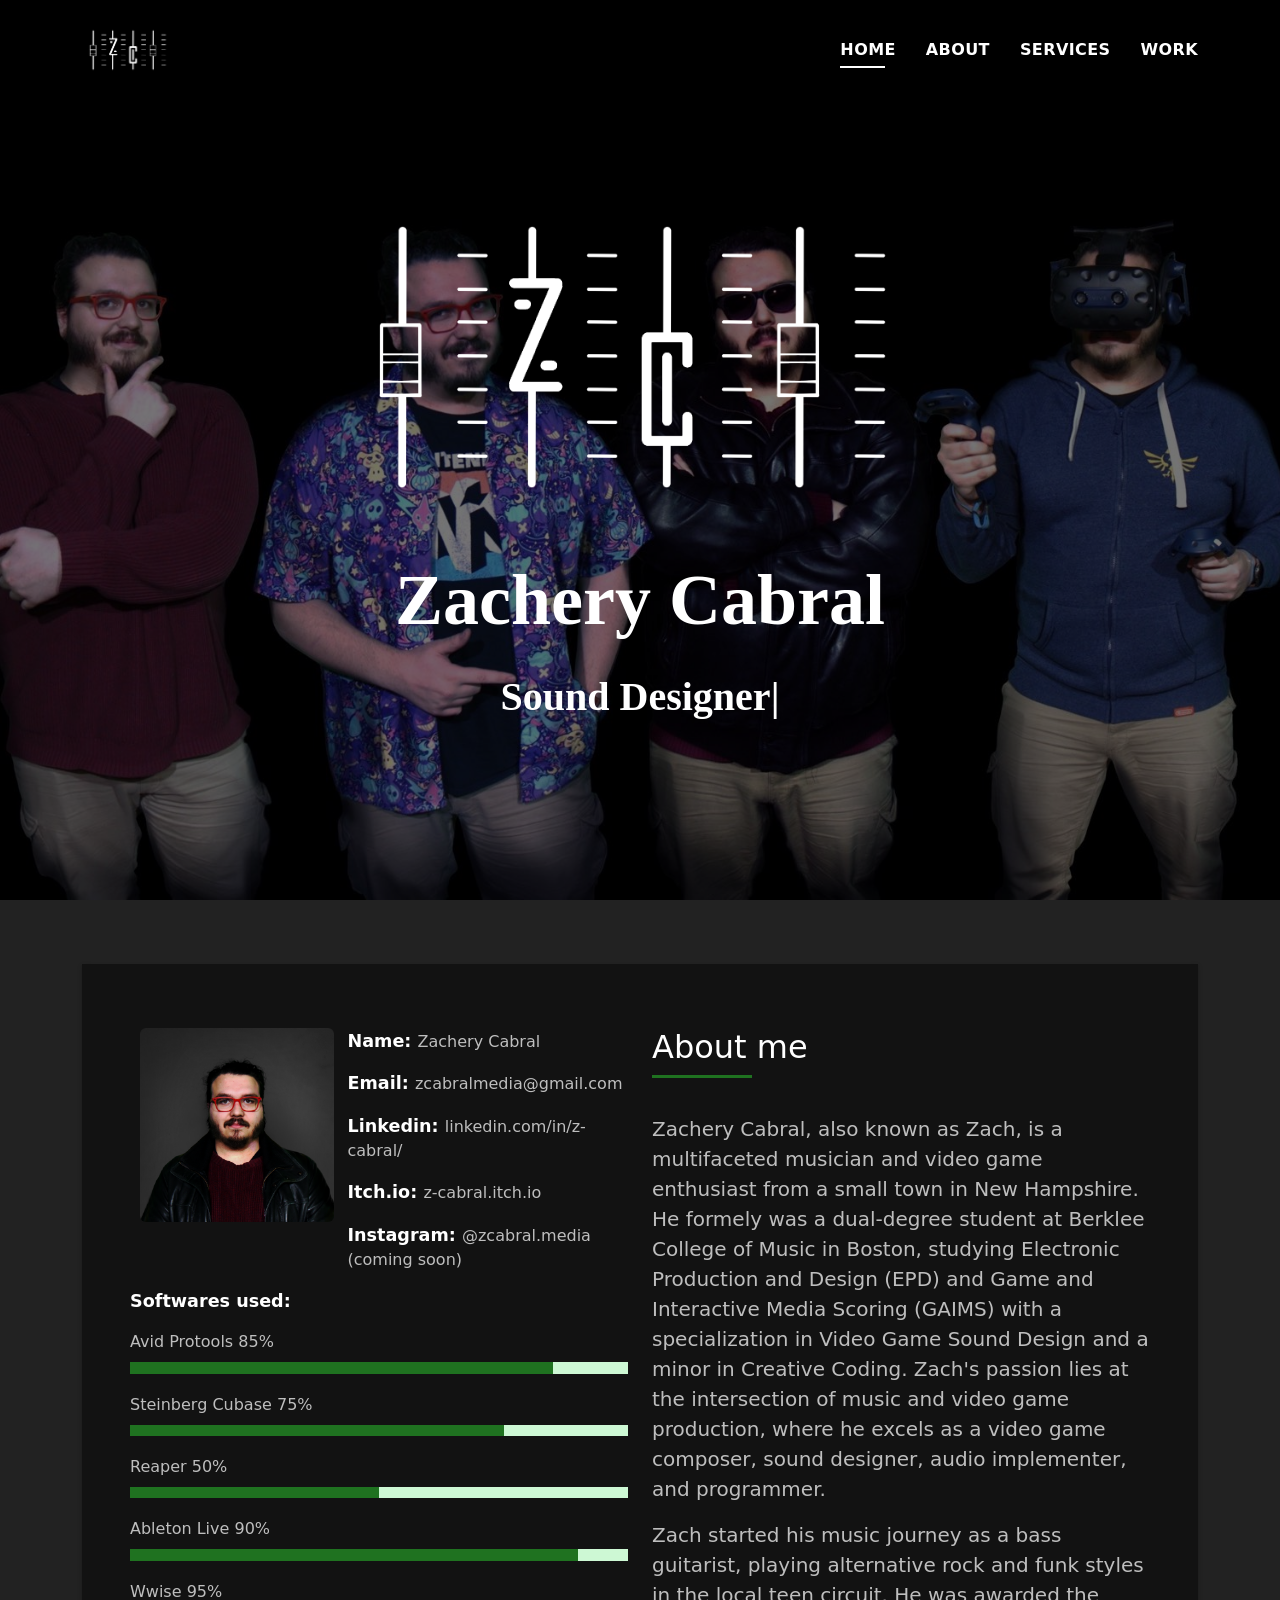
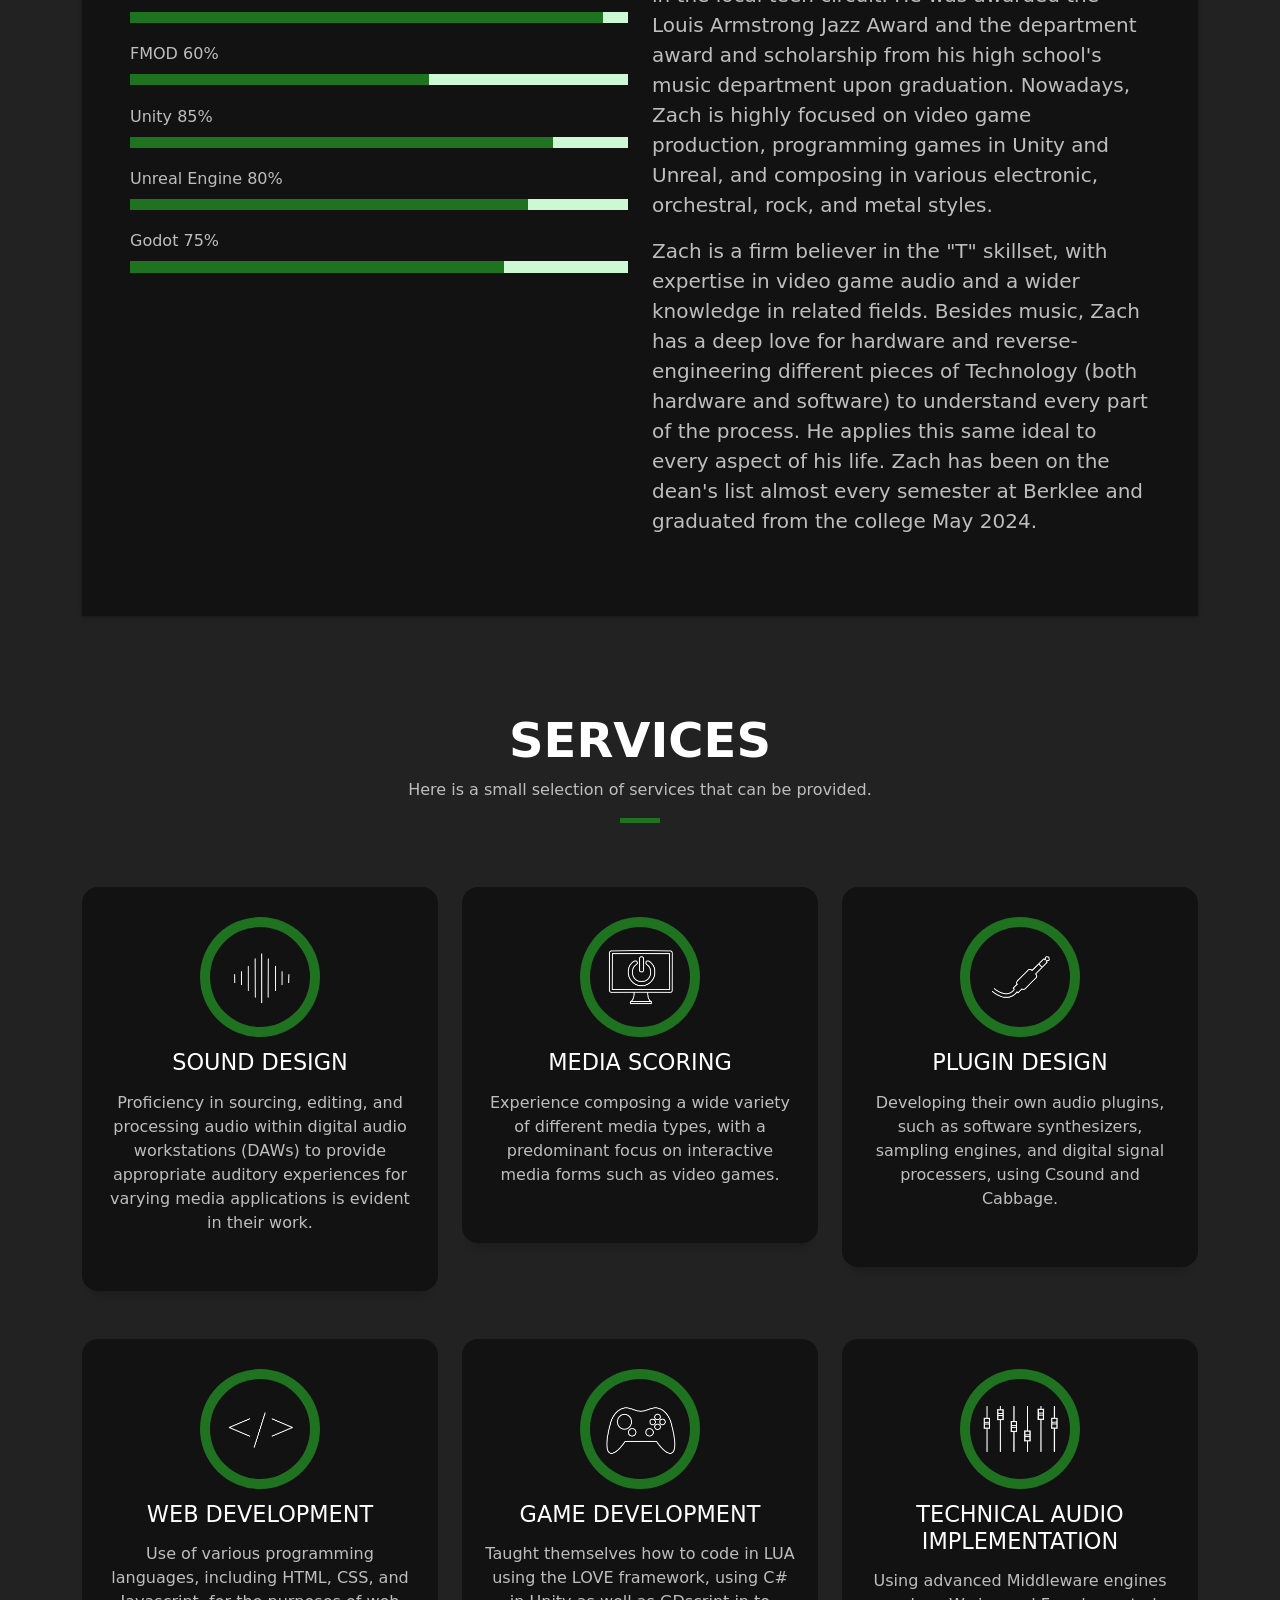
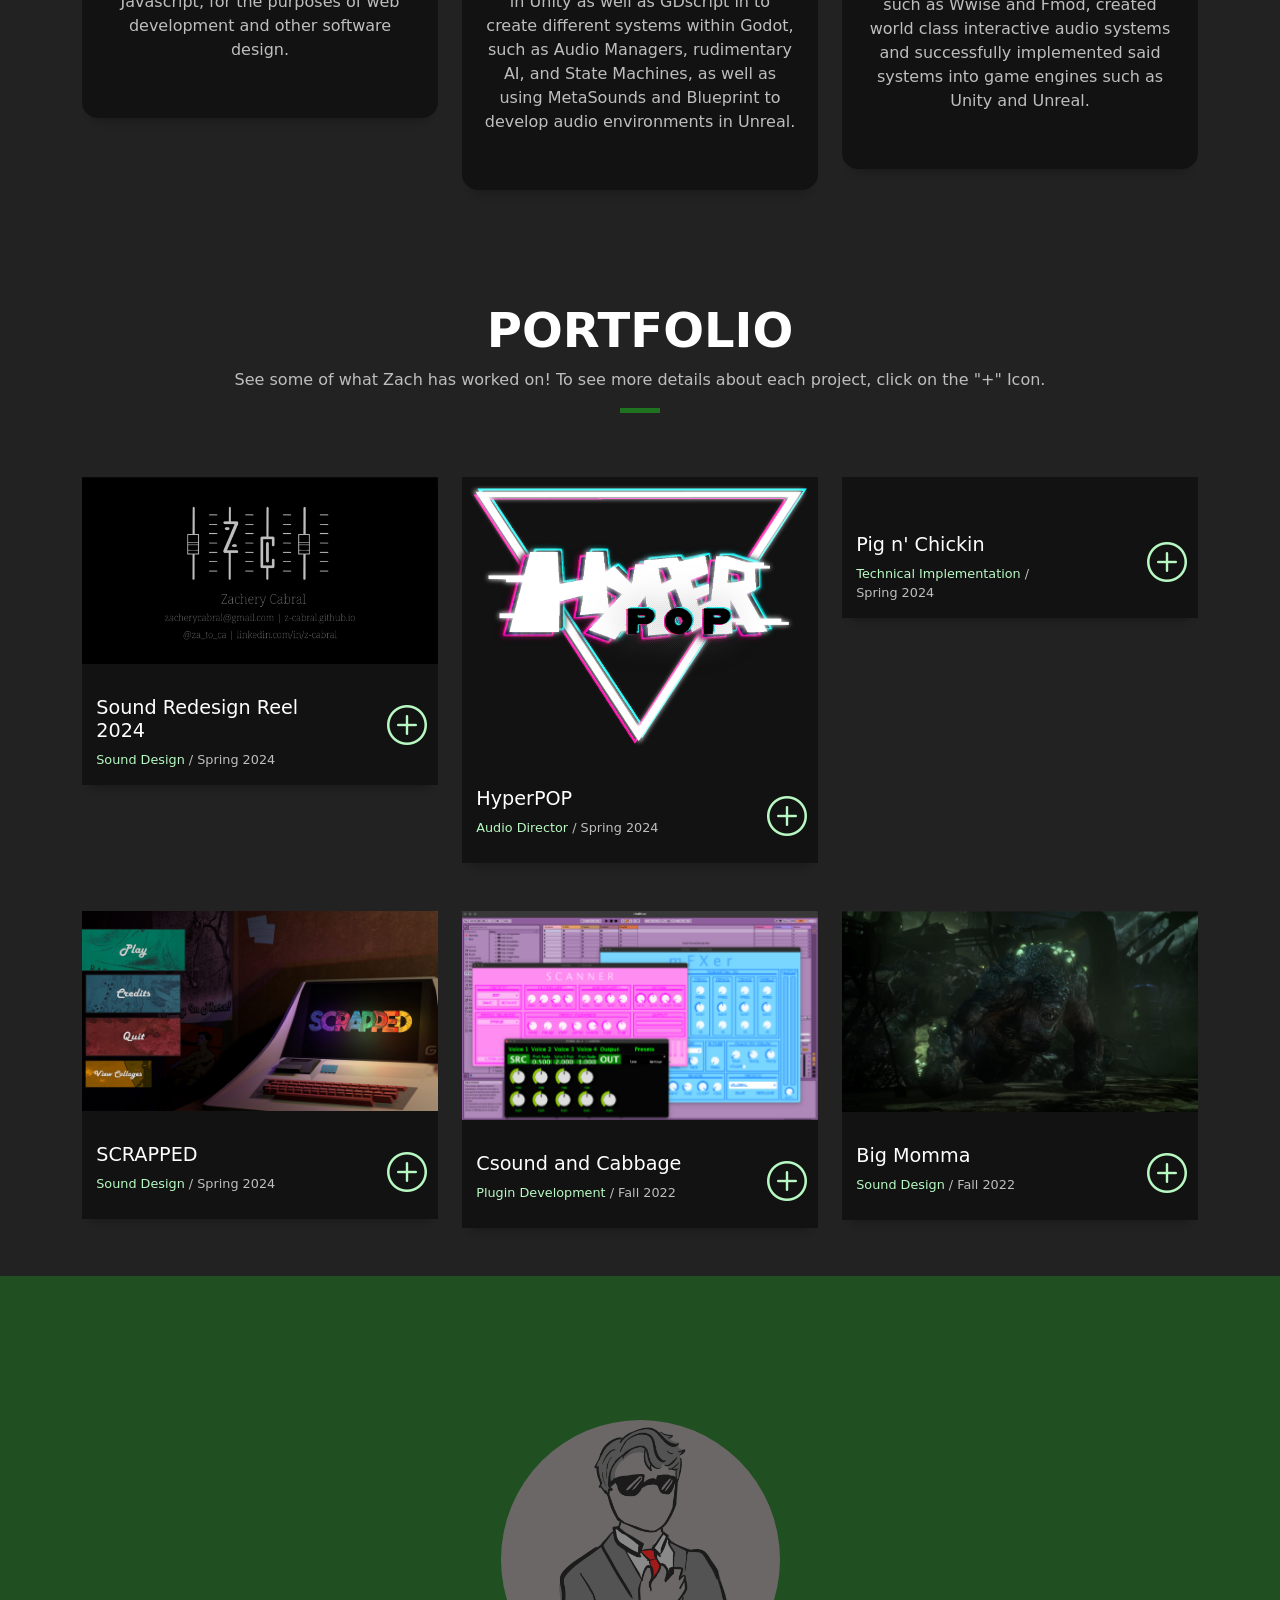
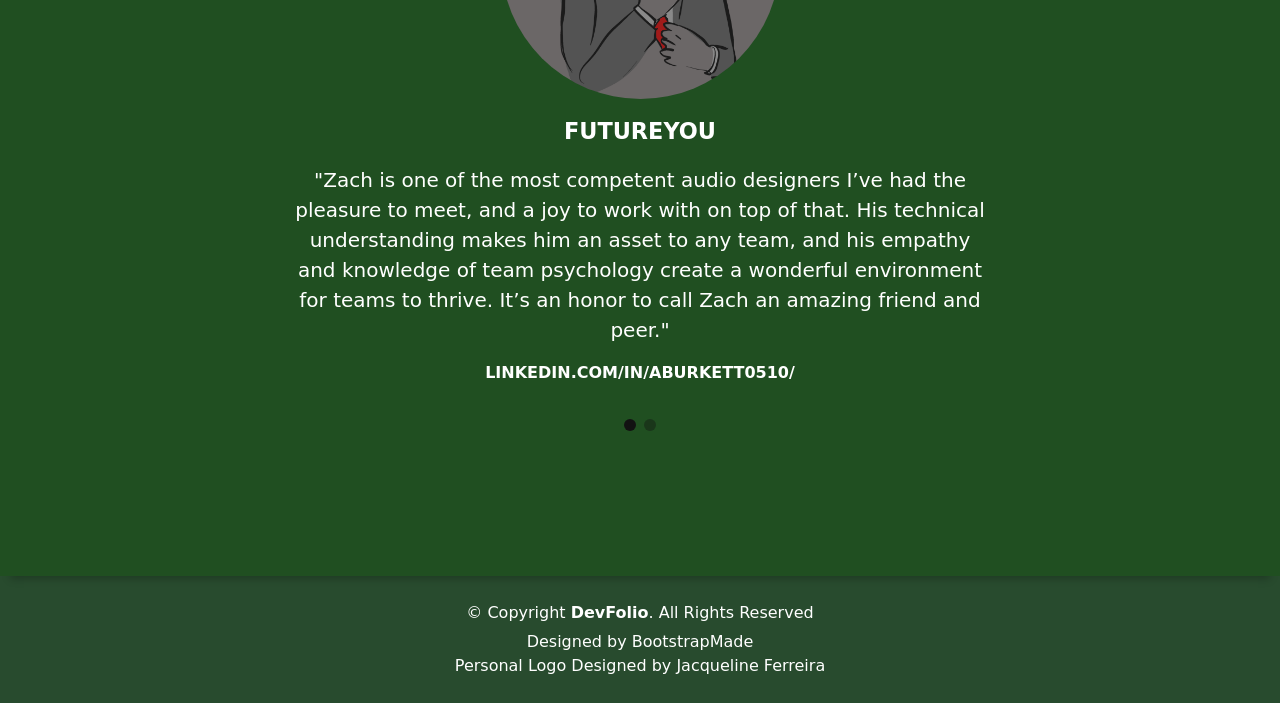
==== commit b5d7a186: "Updated Index with clearer portfolio instructions" ====
--- a/index.html
+++ b/index.html
@@ -355,7 +355,7 @@
                 Portfolio
               </h3>
               <p class="subtitle-a">
-                See some of what Zach has worked on.
+                See some of what Zach has worked on! To see more details about each project, click on the "+" Icon.
               </p>
               <div class="line-mf"></div>
             </div>
